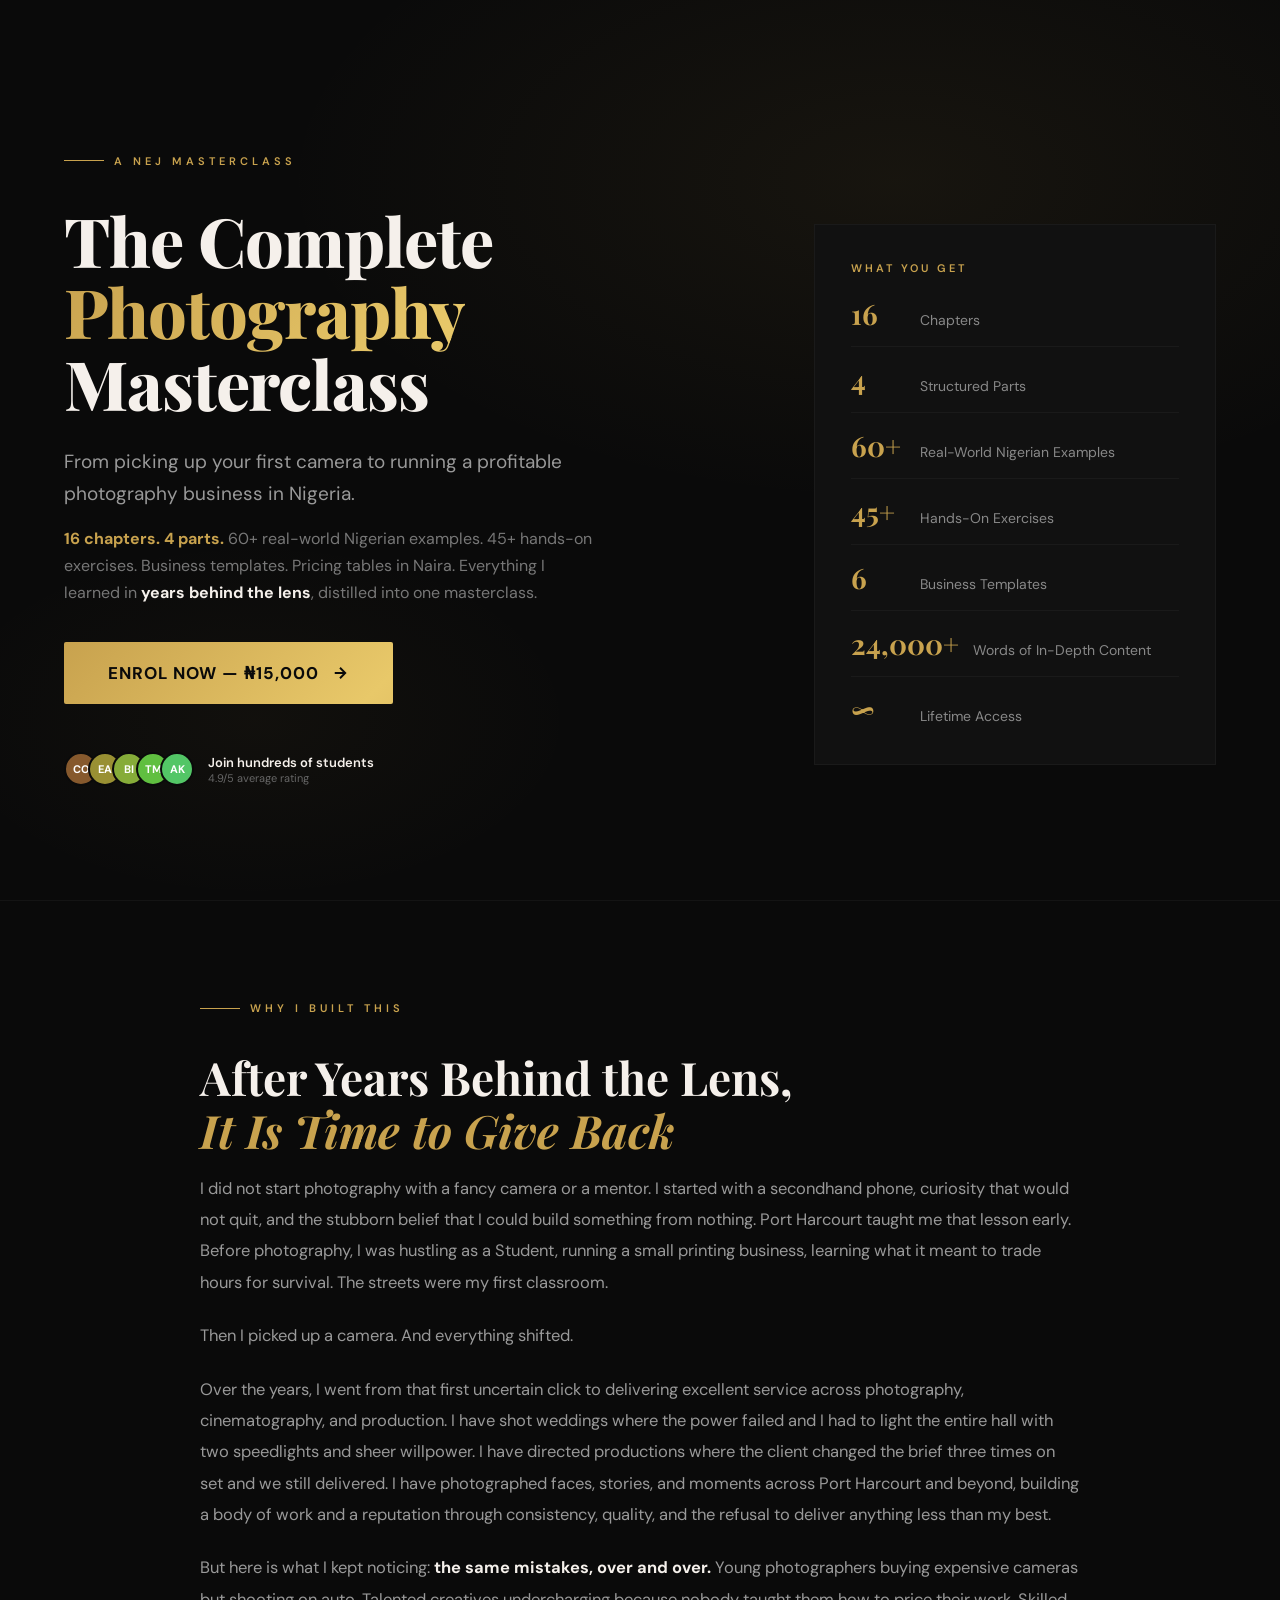
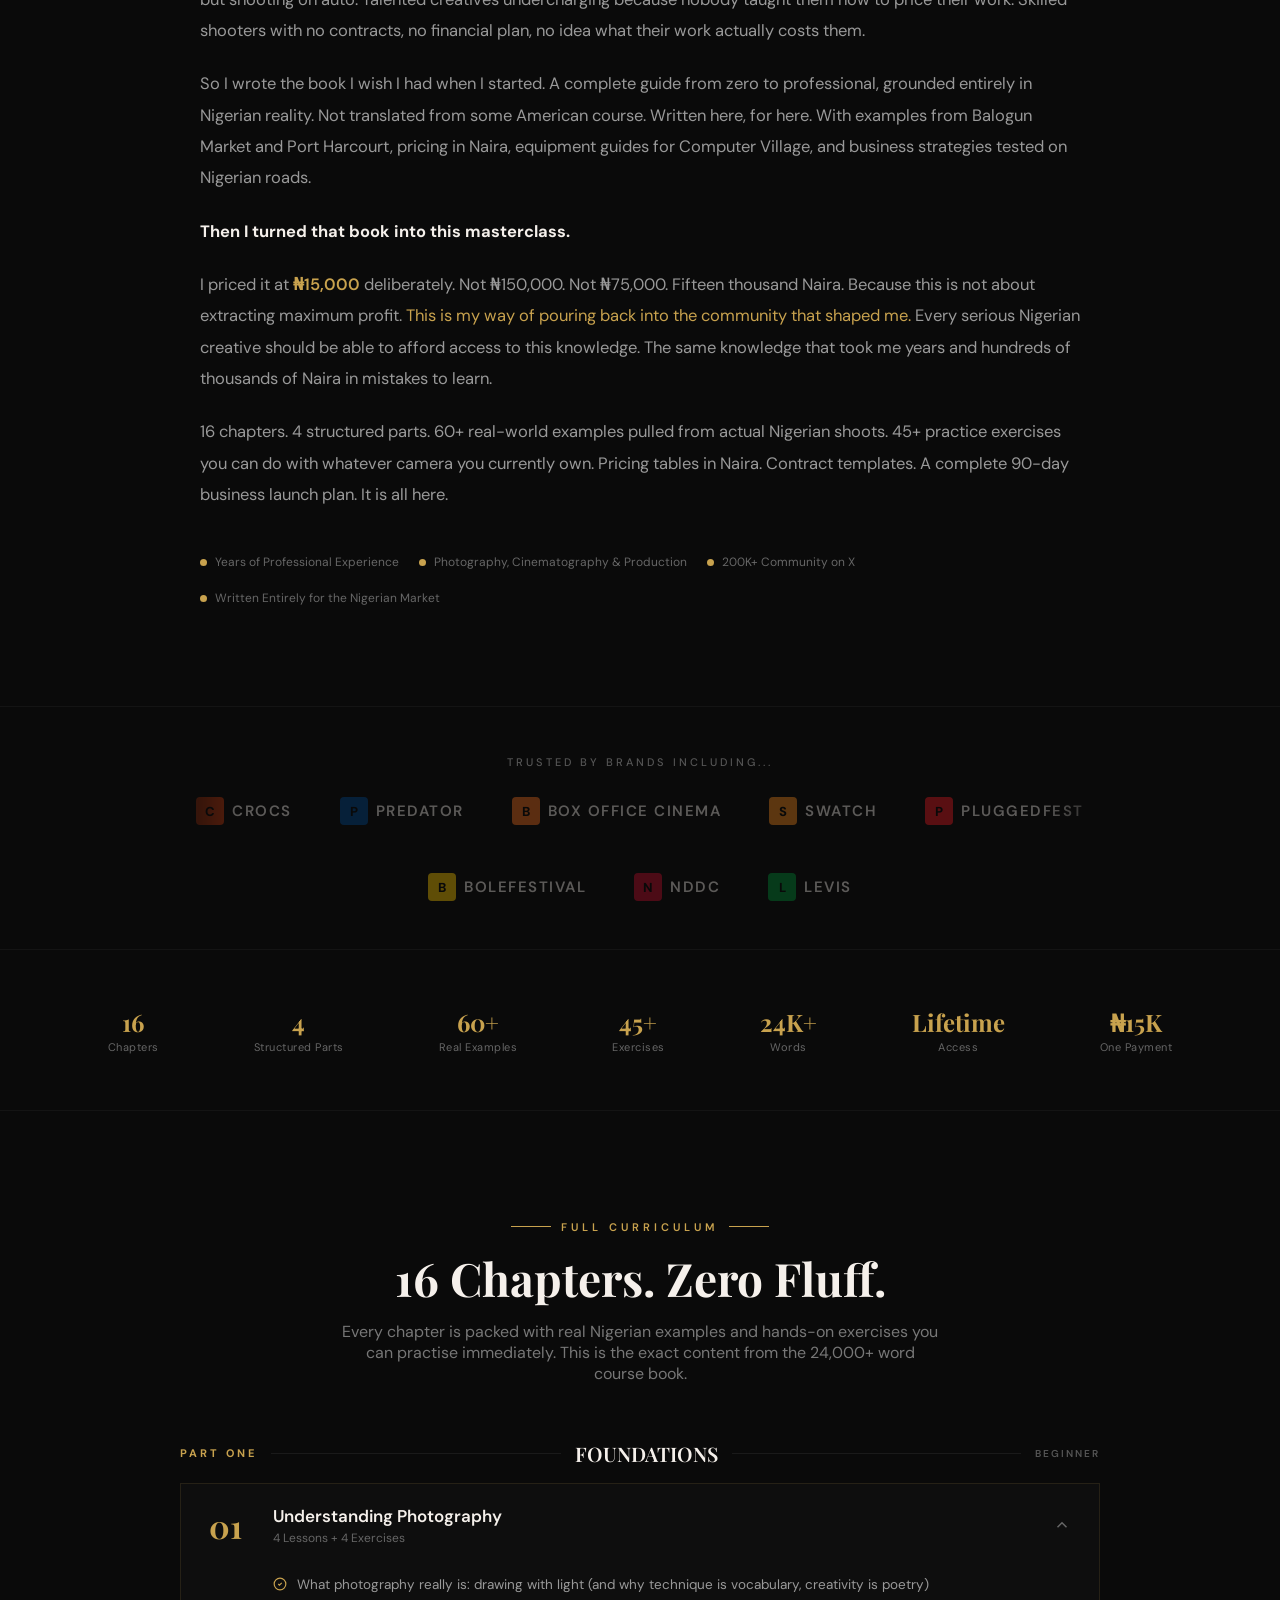
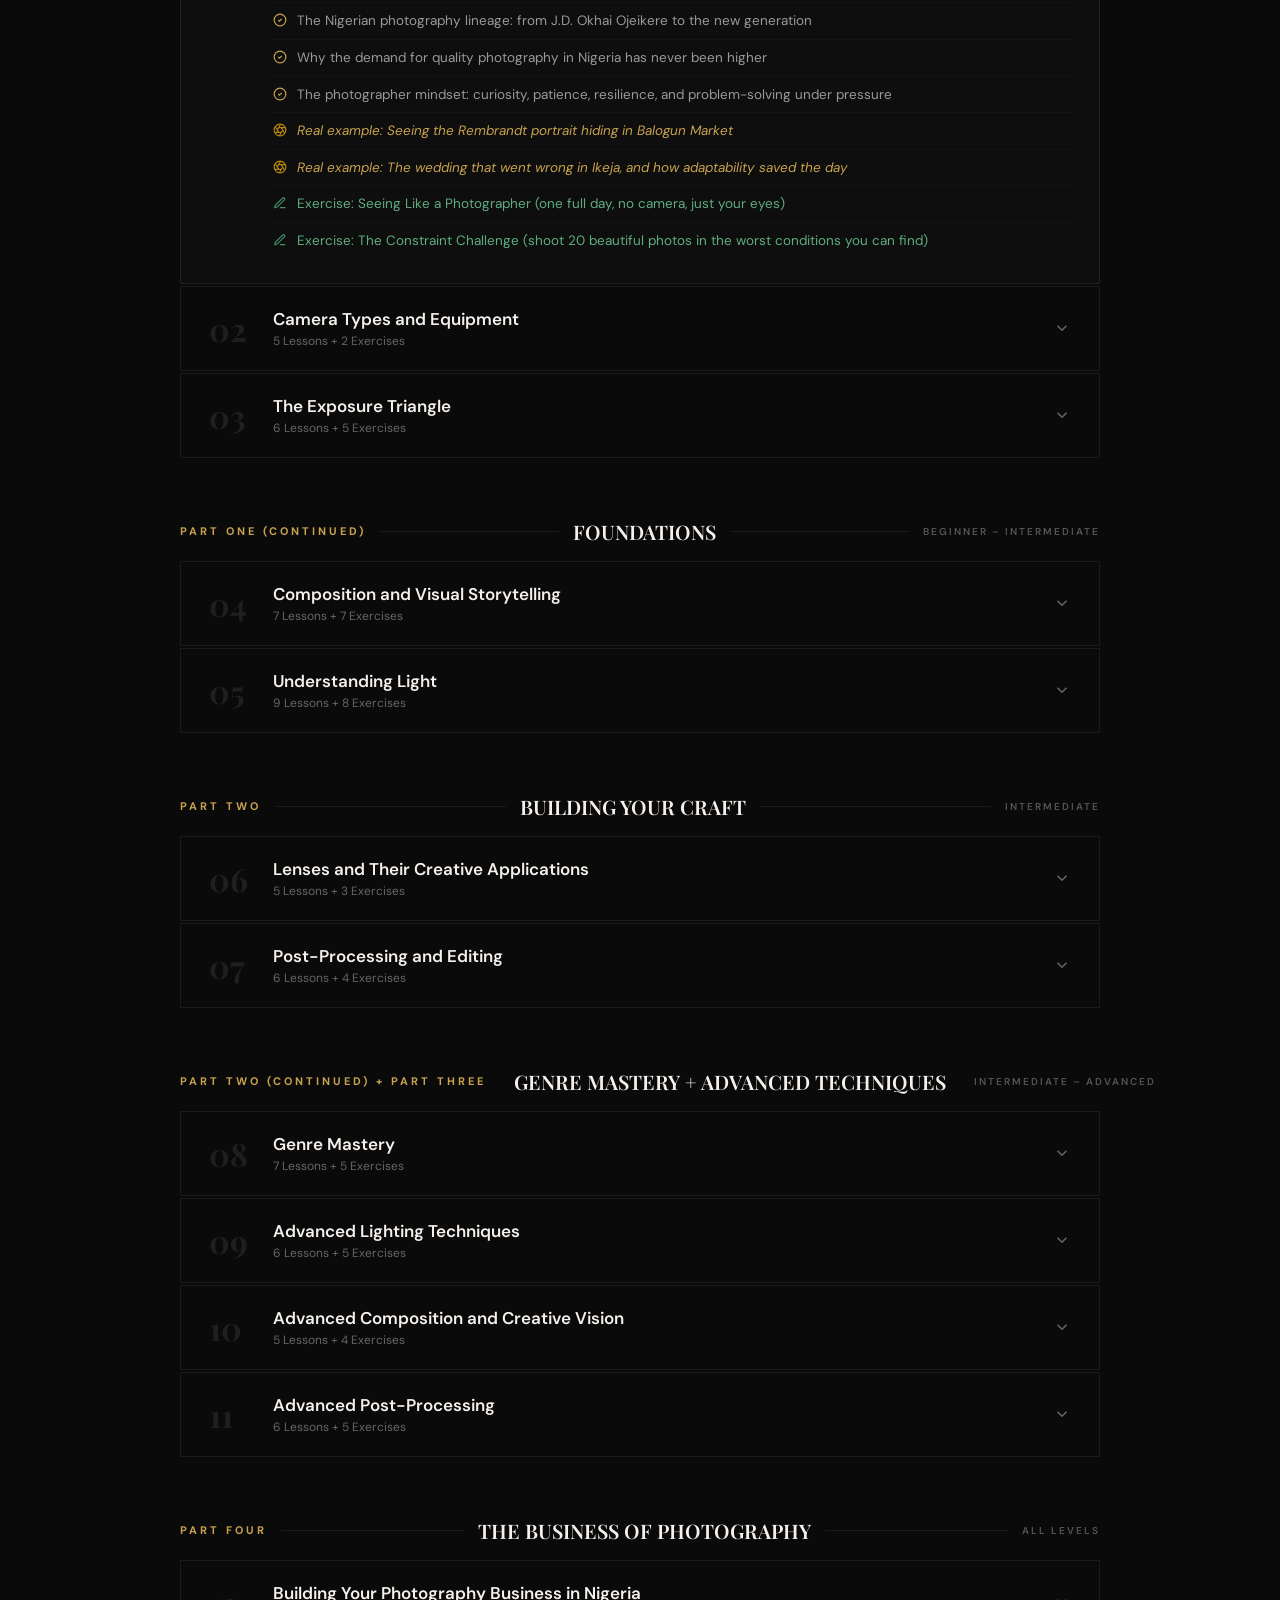
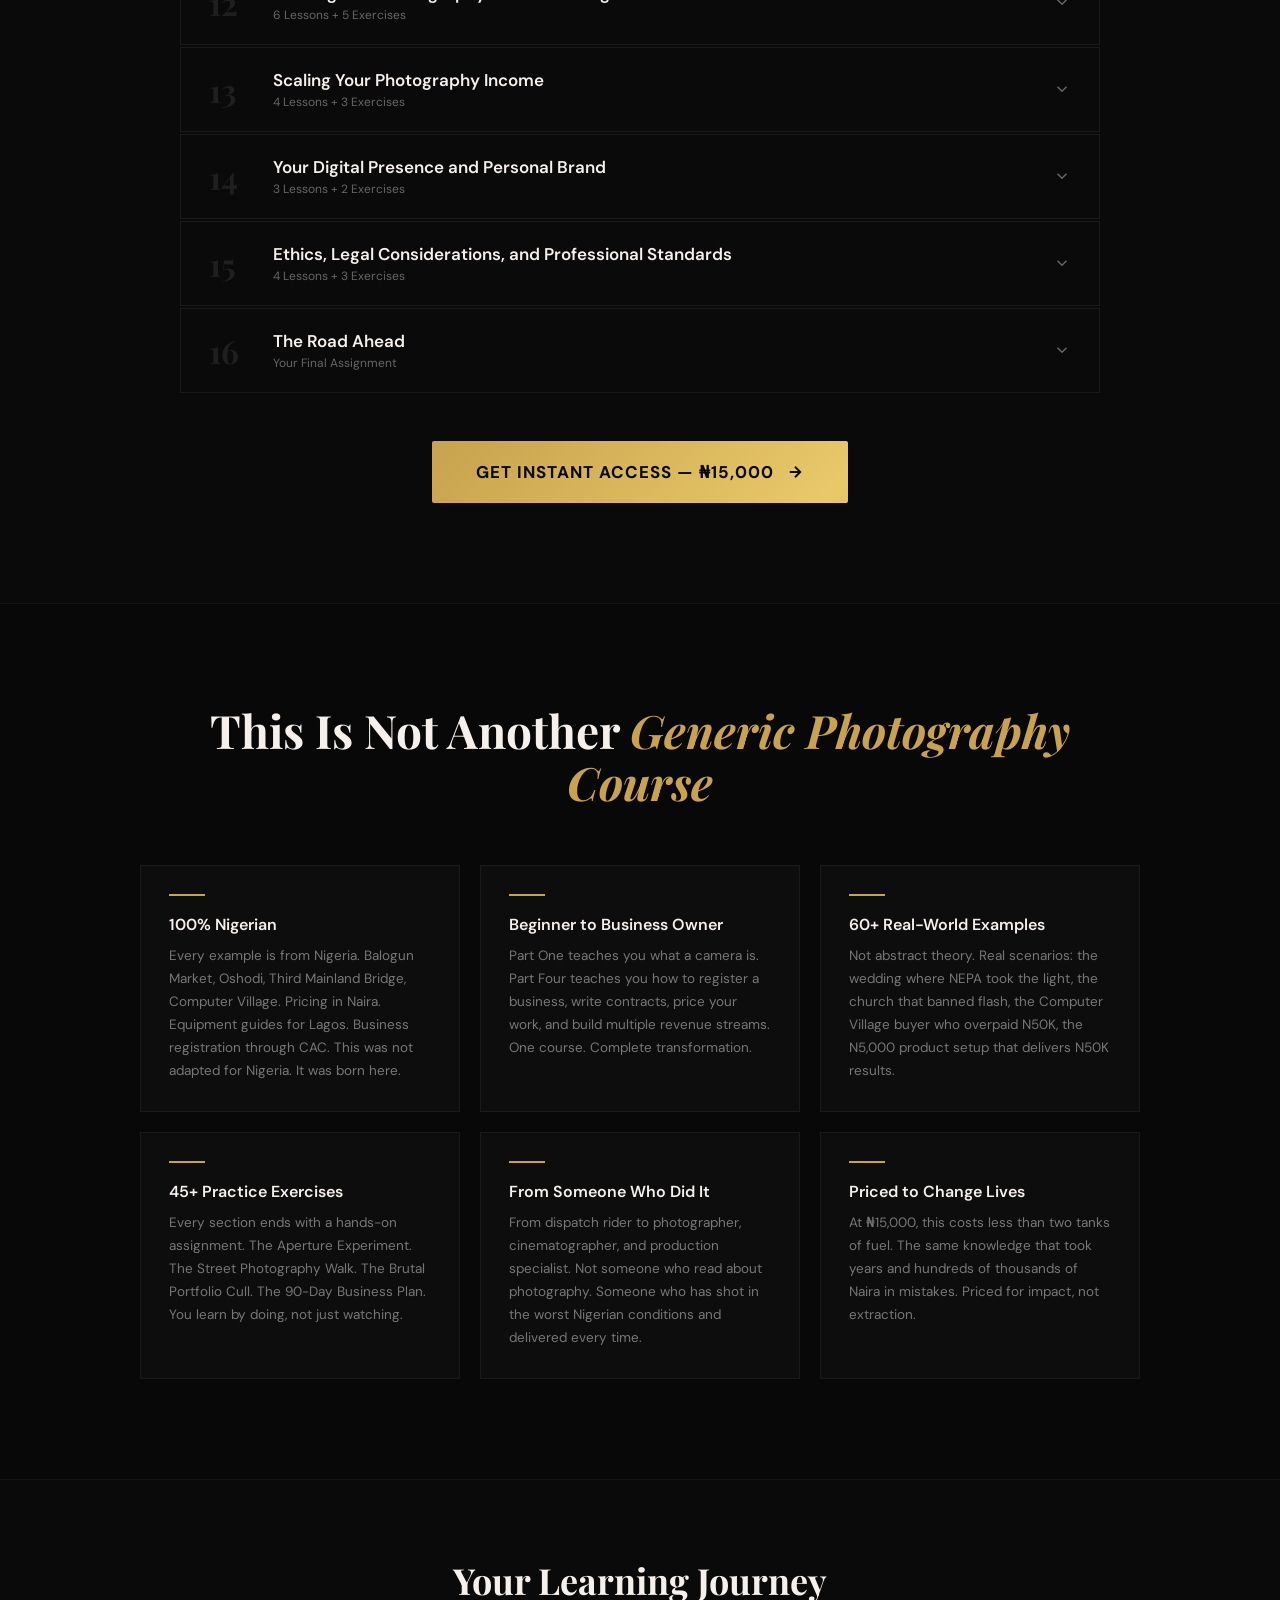
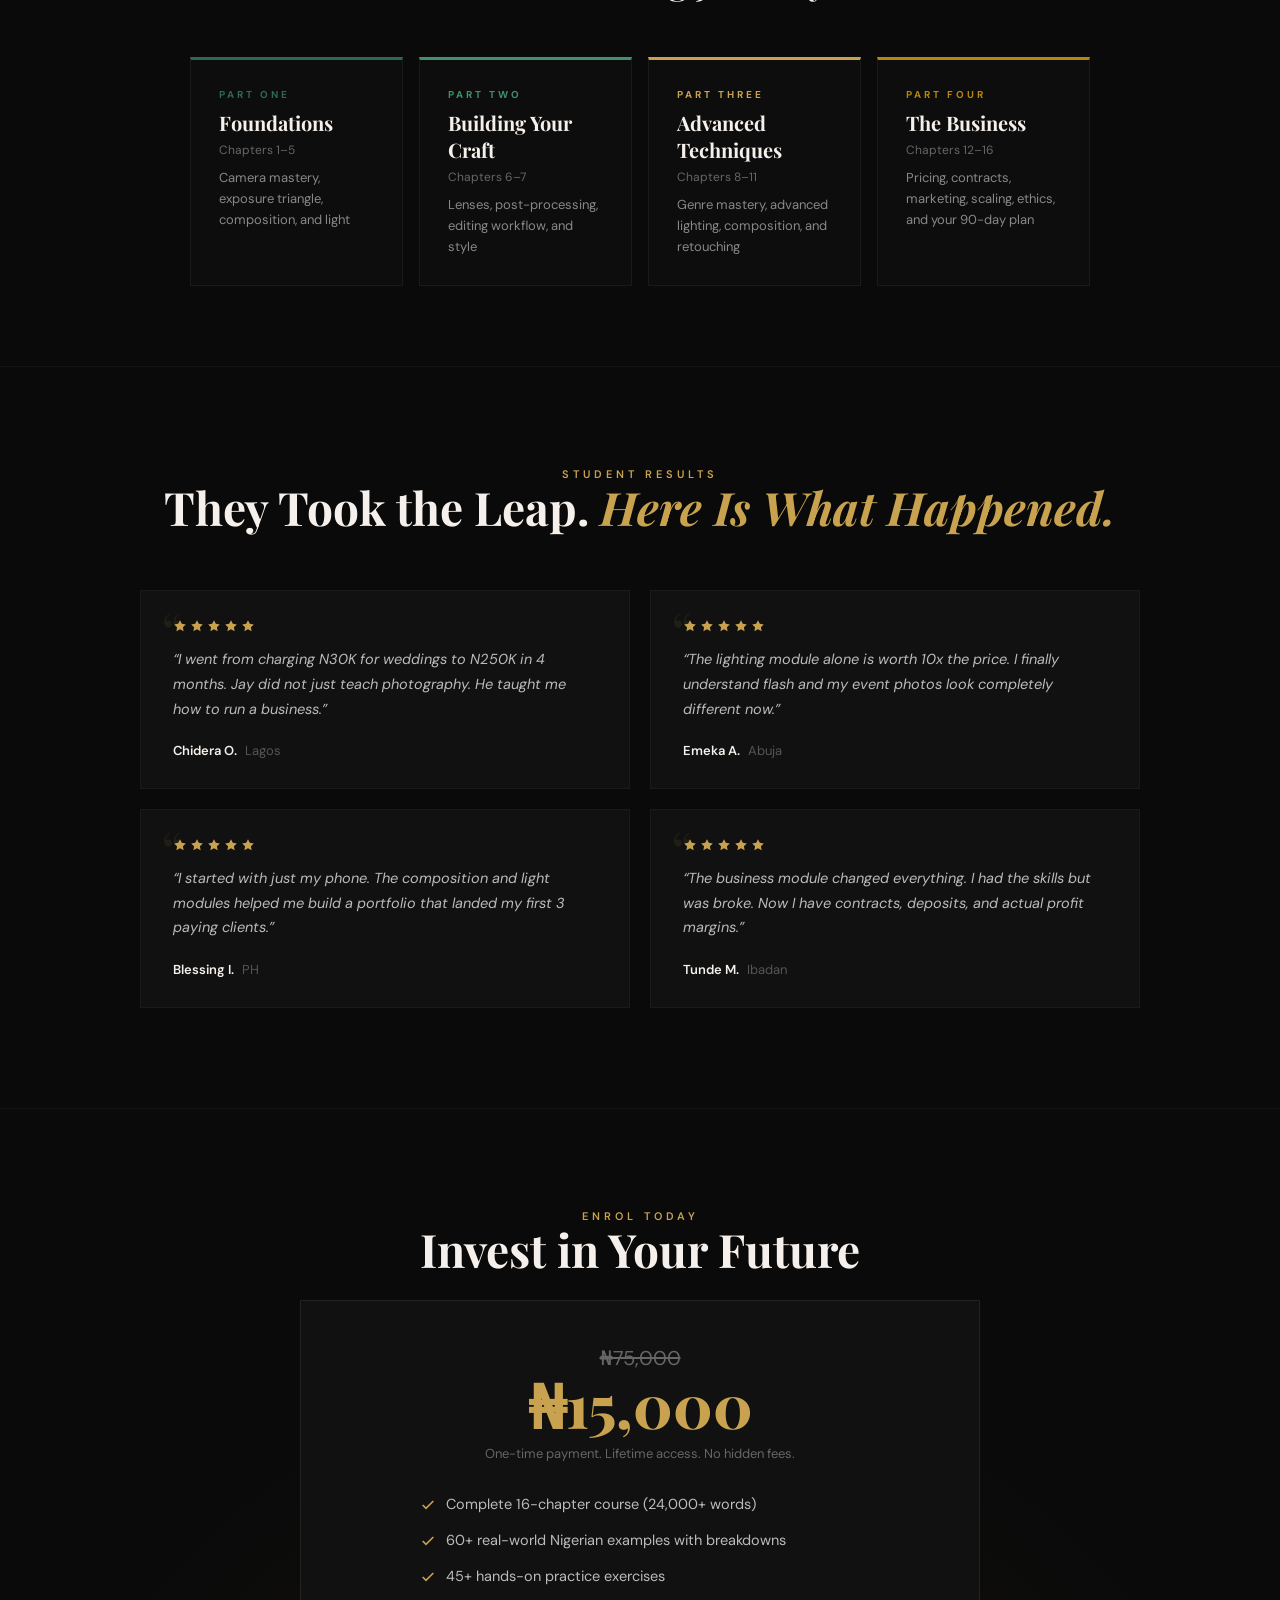
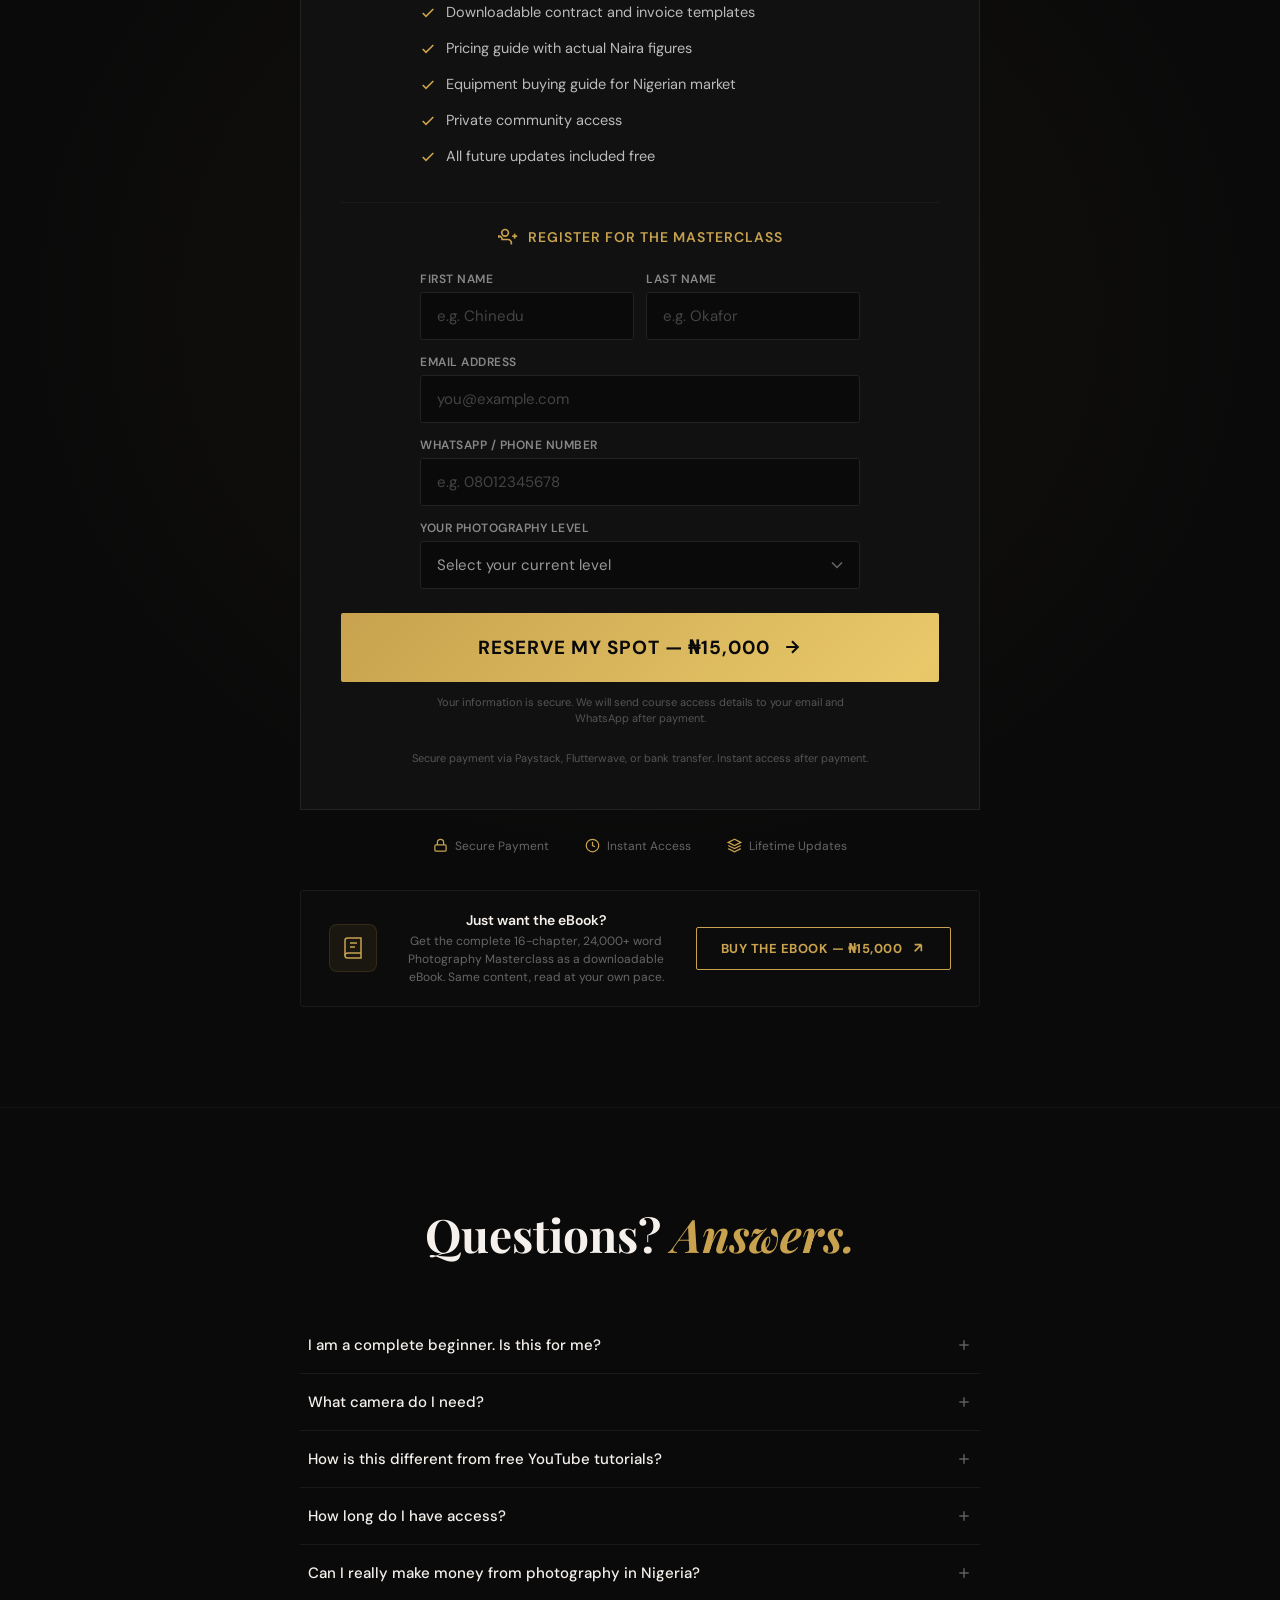
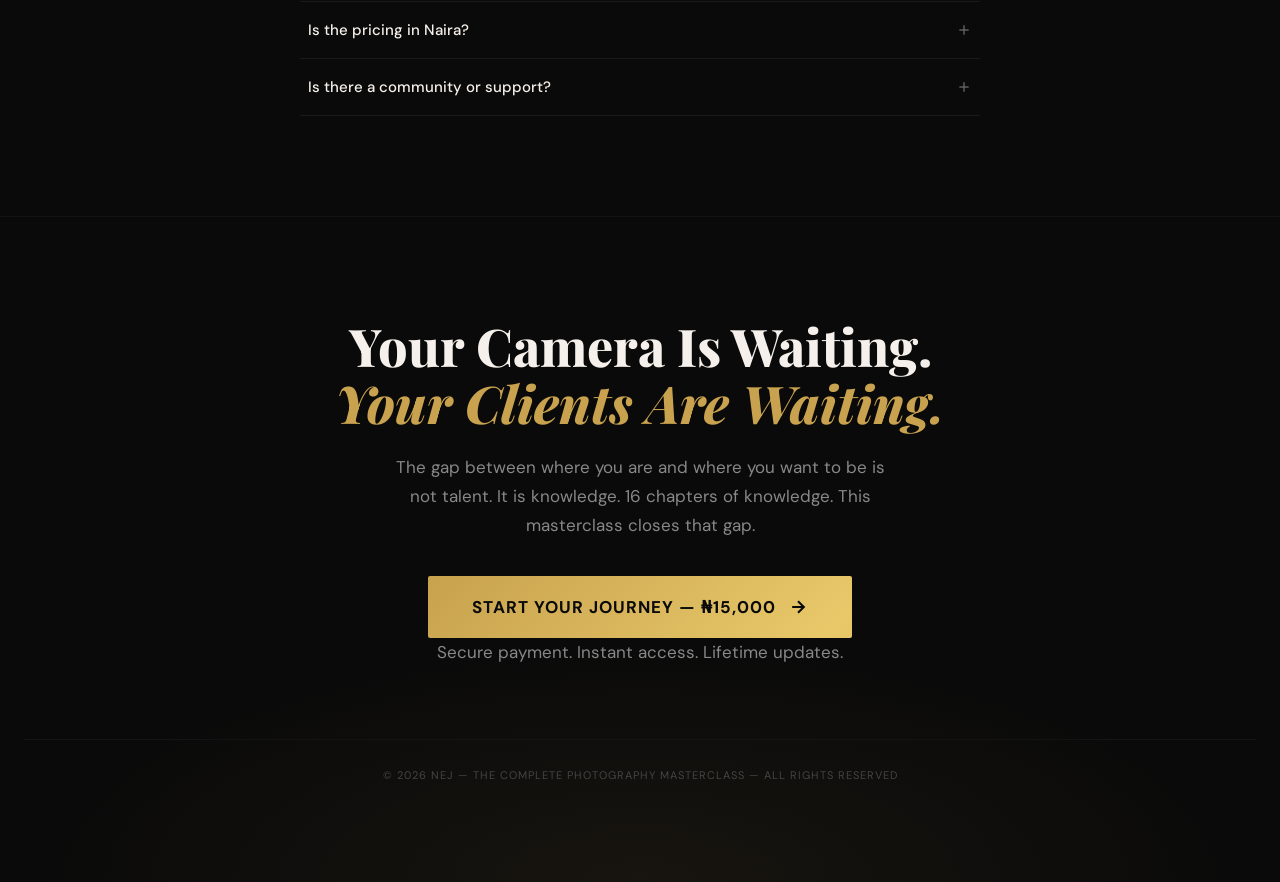
==== index.html @ 0cf7cd9f "added dots to trusted brands" ====
<!DOCTYPE html>
<html lang="en">
  <head>
    <meta charset="UTF-8" />
    <meta name="viewport" content="width=device-width, initial-scale=1.0" />
    <title>The Complete Photography Masterclass | Jay</title>
    <meta
      name="description"
      content="From picking up your first camera to running a profitable photography business in Nigeria. 16 chapters, 60+ real-world examples, 45+ exercises. Enrol for ₦15,000."
    />
    <link
      href="https://fonts.googleapis.com/css2?family=DM+Sans:ital,wght@0,300;0,400;0,500;0,600;0,700;0,800&family=Playfair+Display:ital,wght@0,400;0,500;0,600;0,700;0,800;0,900;1,400;1,500;1,600&display=swap"
      rel="stylesheet"
    />
    <link rel="stylesheet" href="styles.css" />
  </head>
  <body>
    <!-- ═══ HERO ═══ -->
    <section class="hero">
      <div class="hero-bg"></div>
      <div class="hero-inner">
        <div class="badge">
          <div class="badge-line"></div>
          <span>A Nej Masterclass</span>
        </div>
        <div class="hero-grid">
          <div class="hero-left">
            <h1>
              The Complete<br /><span class="shimmer-text">Photography</span
              ><br />Masterclass
            </h1>
            <p class="hero-sub">
              From picking up your first camera to running a profitable
              photography business in Nigeria.
            </p>
            <p class="hero-detail">
              <strong class="gold">16 chapters. 4 parts.</strong> 60+ real-world
              Nigerian examples. 45+ hands-on exercises. Business templates.
              Pricing tables in Naira. Everything I learned in
              <strong class="white">years behind the lens</strong>, distilled
              into one masterclass.
            </p>
            <div class="hero-cta">
              <button
                class="cta-btn"
                onclick="document.getElementById('regForm').scrollIntoView({behavior:'smooth',block:'center'})"
              >
                Enrol Now &mdash; &#x20A6;15,000
                <svg
                  width="18"
                  height="18"
                  viewBox="0 0 24 24"
                  fill="none"
                  stroke="currentColor"
                  stroke-width="2.5"
                >
                  <path d="M5 12h14M12 5l7 7-7 7" />
                </svg>
              </button>
            </div>
            <div class="social-proof">
              <div class="avatars">
                <div class="avatar" style="background: hsl(30, 50%, 35%)">
                  CO
                </div>
                <div class="avatar" style="background: hsl(55, 50%, 40%)">
                  EA
                </div>
                <div class="avatar" style="background: hsl(80, 50%, 45%)">
                  BI
                </div>
                <div class="avatar" style="background: hsl(105, 50%, 50%)">
                  TM
                </div>
                <div class="avatar" style="background: hsl(130, 50%, 55%)">
                  AK
                </div>
              </div>
              <div>
                <div class="sp-title">Join hundreds of students</div>
                <div class="sp-sub">4.9/5 average rating</div>
              </div>
            </div>
          </div>
          <div class="hero-right">
            <div class="what-you-get">
              <div class="wyg-label">What You Get</div>
              <div class="wyg-item">
                <span class="wyg-num">16</span
                ><span class="wyg-text">Chapters</span>
              </div>
              <div class="wyg-item">
                <span class="wyg-num">4</span
                ><span class="wyg-text">Structured Parts</span>
              </div>
              <div class="wyg-item">
                <span class="wyg-num">60+</span
                ><span class="wyg-text">Real-World Nigerian Examples</span>
              </div>
              <div class="wyg-item">
                <span class="wyg-num">45+</span
                ><span class="wyg-text">Hands-On Exercises</span>
              </div>
              <div class="wyg-item">
                <span class="wyg-num">6</span
                ><span class="wyg-text">Business Templates</span>
              </div>
              <div class="wyg-item">
                <span class="wyg-num">24,000+</span
                ><span class="wyg-text">Words of In-Depth Content</span>
              </div>
              <div class="wyg-item last">
                <span class="wyg-num">&infin;</span
                ><span class="wyg-text">Lifetime Access</span>
              </div>
            </div>
          </div>
        </div>
      </div>
    </section>

    <!-- ═══ STORY ═══ -->
    <section class="story anim-section" id="story">
      <div class="story-inner">
        <div class="badge">
          <div class="badge-line"></div>
          <span>Why I Built This</span>
        </div>
        <h2 class="section-title">
          After Years Behind the Lens,<br /><span class="gold italic"
            >It Is Time to Give Back</span
          >
        </h2>
        <div class="story-text">
          <p>
            I did not start photography with a fancy camera or a mentor. I
            started with a secondhand phone, curiosity that would not quit, and
            the stubborn belief that I could build something from nothing. Port
            Harcourt taught me that lesson early. Before photography, I was
            hustling as a Student, running a small printing business, learning
            what it meant to trade hours for survival. The streets were my first
            classroom.
          </p>
          <p>Then I picked up a camera. And everything shifted.</p>
          <p>
            Over the years, I went from that first uncertain click to delivering
            excellent service across photography, cinematography, and
            production. I have shot weddings where the power failed and I had to
            light the entire hall with two speedlights and sheer willpower. I
            have directed productions where the client changed the brief three
            times on set and we still delivered. I have photographed faces,
            stories, and moments across Port Harcourt and beyond, building a
            body of work and a reputation through consistency, quality, and the
            refusal to deliver anything less than my best.
          </p>
          <p>
            But here is what I kept noticing:
            <strong class="white">the same mistakes, over and over.</strong>
            Young photographers buying expensive cameras but shooting on auto.
            Talented creatives undercharging because nobody taught them how to
            price their work. Skilled shooters with no contracts, no financial
            plan, no idea what their work actually costs them.
          </p>
          <p>
            So I wrote the book I wish I had when I started. A complete guide
            from zero to professional, grounded entirely in Nigerian reality.
            Not translated from some American course. Written here, for here.
            With examples from Balogun Market and Port Harcourt, pricing in
            Naira, equipment guides for Computer Village, and business
            strategies tested on Nigerian roads.
          </p>
          <p>
            <strong class="white"
              >Then I turned that book into this masterclass.</strong
            >
          </p>
          <p>
            I priced it at
            <span class="gold bold">&#x20A6;15,000</span> deliberately. Not
            &#x20A6;150,000. Not &#x20A6;75,000. Fifteen thousand Naira. Because
            this is not about extracting maximum profit.
            <span class="gold"
              >This is my way of pouring back into the community that shaped
              me.</span
            >
            Every serious Nigerian creative should be able to afford access to
            this knowledge. The same knowledge that took me years and hundreds
            of thousands of Naira in mistakes to learn.
          </p>
          <p>
            16 chapters. 4 structured parts. 60+ real-world examples pulled from
            actual Nigerian shoots. 45+ practice exercises you can do with
            whatever camera you currently own. Pricing tables in Naira. Contract
            templates. A complete 90-day business launch plan. It is all here.
          </p>
        </div>
        <div class="story-tags">
          <div class="story-tag">
            <div class="tag-dot"></div>
            Years of Professional Experience
          </div>
          <div class="story-tag">
            <div class="tag-dot"></div>
            Photography, Cinematography &amp; Production
          </div>
          <div class="story-tag">
            <div class="tag-dot"></div>
            200K+ Community on X
          </div>
          <div class="story-tag">
            <div class="tag-dot"></div>
            Written Entirely for the Nigerian Market
          </div>
        </div>
      </div>
    </section>

    <!-- ═══ BRANDS ═══ -->
    <section class="brands-bar">
      <div class="brands-inner">
        <p class="brands-label">Trusted by brands including...</p>
        <div class="brands-track">
          <div class="brands-logos" id="brandLogos">
            <!-- JS will populate these. Replace with your real brand names/logos -->
          </div>
        </div>
      </div>
    </section>

    <!-- ═══ STATS ═══ -->
    <section class="stats-bar">
      <div class="stats-grid" id="statsGrid"></div>
    </section>

    <!-- ═══ CURRICULUM ═══ -->
    <section class="curriculum anim-section" id="curriculum">
      <div class="curriculum-inner">
        <div class="section-center">
          <div class="badge center-badge">
            <div class="badge-line"></div>
            <span>Full Curriculum</span>
            <div class="badge-line"></div>
          </div>
          <h2 class="section-title center">16 Chapters. Zero Fluff.</h2>
          <p class="section-sub">
            Every chapter is packed with real Nigerian examples and hands-on
            exercises you can practise immediately. This is the exact content
            from the 24,000+ word course book.
          </p>
        </div>
        <div id="modulesContainer"></div>
        <div class="center" style="margin-top: 48px">
          <button
            class="cta-btn"
            onclick="document.getElementById('regForm').scrollIntoView({behavior:'smooth',block:'center'})"
          >
            Get Instant Access &mdash; &#x20A6;15,000
            <svg
              width="18"
              height="18"
              viewBox="0 0 24 24"
              fill="none"
              stroke="currentColor"
              stroke-width="2.5"
            >
              <path d="M5 12h14M12 5l7 7-7 7" />
            </svg>
          </button>
        </div>
      </div>
    </section>

    <!-- ═══ DIFFERENT ═══ -->
    <section class="different anim-section" id="different">
      <div class="different-inner">
        <div class="section-center">
          <h2 class="section-title center">
            This Is Not Another
            <span class="gold italic">Generic Photography Course</span>
          </h2>
        </div>
        <div class="diff-grid" id="diffGrid"></div>
      </div>
    </section>

    <!-- ═══ LEARNING JOURNEY ═══ -->
    <section class="journey anim-section" id="journey">
      <div class="journey-inner">
        <div class="section-center">
          <h2
            class="section-title center"
            style="font-size: clamp(24px, 3vw, 36px)"
          >
            Your Learning Journey
          </h2>
        </div>
        <div class="journey-grid" id="journeyGrid"></div>
      </div>
    </section>

    <!-- ═══ TESTIMONIALS ═══ -->
    <section class="testimonials anim-section" id="testimonials">
      <div class="testimonials-inner">
        <div class="section-center">
          <span class="section-label">Student Results</span>
          <h2 class="section-title center">
            They Took the Leap.
            <span class="gold italic">Here Is What Happened.</span>
          </h2>
        </div>
        <div class="test-grid" id="testGrid"></div>
      </div>
    </section>

    <!-- ═══ PRICING + REGISTRATION ═══ -->
    <section class="pricing anim-section" id="pricing">
      <div class="pricing-inner">
        <span class="section-label">Enrol Today</span>
        <h2 class="section-title center">Invest in Your Future</h2>
        <div class="price-card">
          <div class="price-header">
            <span class="price-was">&#x20A6;75,000</span>
            <div class="price-now">&#x20A6;15,000</div>
            <div class="price-note">
              One-time payment. Lifetime access. No hidden fees.
            </div>
          </div>
          <div class="price-features" id="priceFeatures"></div>

          <!-- ═══ REGISTRATION FORM ═══ -->
          <div class="reg-form-wrapper" id="regForm">
            <div class="reg-form-header">
              <svg
                width="20"
                height="20"
                viewBox="0 0 24 24"
                fill="none"
                stroke="#C8A24E"
                stroke-width="2"
              >
                <path d="M16 21v-2a4 4 0 00-4-4H5a4 4 0 00-4-4v2" />
                <circle cx="8.5" cy="7" r="4" />
                <line x1="20" y1="8" x2="20" y2="14" />
                <line x1="23" y1="11" x2="17" y2="11" />
              </svg>
              <span>Register for the Masterclass</span>
            </div>

            <div class="reg-fields">
              <div class="reg-row">
                <div class="reg-field">
                  <label for="regFirst">First Name</label>
                  <input
                    type="text"
                    id="regFirst"
                    placeholder="e.g. Chinedu"
                    autocomplete="given-name"
                  />
                </div>
                <div class="reg-field">
                  <label for="regLast">Last Name</label>
                  <input
                    type="text"
                    id="regLast"
                    placeholder="e.g. Okafor"
                    autocomplete="family-name"
                  />
                </div>
              </div>
              <div class="reg-field">
                <label for="regEmail">Email Address</label>
                <input
                  type="email"
                  id="regEmail"
                  placeholder="you@example.com"
                  autocomplete="email"
                />
              </div>
              <div class="reg-field">
                <label for="regPhone">WhatsApp / Phone Number</label>
                <input
                  type="tel"
                  id="regPhone"
                  placeholder="e.g. 08012345678"
                  autocomplete="tel"
                />
              </div>
              <div class="reg-field">
                <label for="regLevel">Your Photography Level</label>
                <select id="regLevel">
                  <option value="" disabled selected>
                    Select your current level
                  </option>
                  <option value="complete_beginner">
                    Complete Beginner (never used a camera professionally)
                  </option>
                  <option value="beginner">
                    Beginner (I shoot but I am still learning basics)
                  </option>
                  <option value="intermediate">
                    Intermediate (I take paid jobs but want to improve)
                  </option>
                  <option value="advanced">
                    Advanced (I want business and scaling strategies)
                  </option>
                </select>
              </div>
            </div>

            <button
              type="button"
              class="cta-btn full-width"
              id="regSubmitBtn"
              onclick="handleRegistration()"
            >
              Reserve My Spot &mdash; &#x20A6;15,000
              <svg
                width="20"
                height="20"
                viewBox="0 0 24 24"
                fill="none"
                stroke="currentColor"
                stroke-width="2.5"
              >
                <path d="M5 12h14M12 5l7 7-7 7" />
              </svg>
            </button>

            <p class="reg-note">
              Your information is secure. We will send course access details to
              your email and WhatsApp after payment.
            </p>

            <!-- Success state (hidden by default) -->
            <div class="reg-success" id="regSuccess" style="display: none">
              <div class="reg-success-icon">
                <svg
                  width="32"
                  height="32"
                  viewBox="0 0 24 24"
                  fill="none"
                  stroke="#C8A24E"
                  stroke-width="2.5"
                >
                  <path d="M20 6L9 17l-5-5" />
                </svg>
              </div>
              <h3>You are in!</h3>
              <p>Redirecting you to the payment page now...</p>
            </div>
          </div>

          <p class="price-secure">
            Secure payment via Paystack, Flutterwave, or bank transfer. Instant
            access after payment.
          </p>
        </div>
        <div class="trust-badges">
          <div class="trust-badge">
            <svg
              width="15"
              height="15"
              viewBox="0 0 24 24"
              fill="none"
              stroke="#C8A24E"
              stroke-width="2"
            >
              <rect x="3" y="11" width="18" height="10" rx="2" />
              <path d="M7 11V7a5 5 0 0110 0v4" />
            </svg>
            Secure Payment
          </div>
          <div class="trust-badge">
            <svg
              width="15"
              height="15"
              viewBox="0 0 24 24"
              fill="none"
              stroke="#C8A24E"
              stroke-width="2"
            >
              <circle cx="12" cy="12" r="10" />
              <path d="M12 6v6l4 2" />
            </svg>
            Instant Access
          </div>
          <div class="trust-badge">
            <svg
              width="15"
              height="15"
              viewBox="0 0 24 24"
              fill="none"
              stroke="#C8A24E"
              stroke-width="2"
            >
              <path
                d="M12 2L2 7l10 5 10-5-10-5zM2 17l10 5 10-5M2 12l10 5 10-5"
              />
            </svg>
            Lifetime Updates
          </div>
        </div>

        <!-- ═══ EBOOK ONLY CTA ═══ -->
        <div class="ebook-cta">
          <div class="ebook-cta-inner">
            <div class="ebook-icon">
              <svg
                width="24"
                height="24"
                viewBox="0 0 24 24"
                fill="none"
                stroke="#C8A24E"
                stroke-width="1.5"
              >
                <path d="M4 19.5A2.5 2.5 0 016.5 17H20" />
                <path
                  d="M6.5 2H20v20H6.5A2.5 2.5 0 014 19.5v-15A2.5 2.5 0 016.5 2z"
                />
                <line x1="9" y1="7" x2="16" y2="7" />
                <line x1="9" y1="11" x2="14" y2="11" />
              </svg>
            </div>
            <div class="ebook-text">
              <p class="ebook-heading">Just want the eBook?</p>
              <p class="ebook-desc">
                Get the complete 16-chapter, 24,000+ word Photography
                Masterclass as a downloadable eBook. Same content, read at your
                own pace.
              </p>
            </div>
            <a
              href="#"
              class="ebook-btn"
              onclick="window.open('https://selar.co/your-ebook-link','_blank'); return false;"
            >
              Buy the eBook &mdash; &#x20A6;15,000
              <svg
                width="16"
                height="16"
                viewBox="0 0 24 24"
                fill="none"
                stroke="currentColor"
                stroke-width="2.5"
              >
                <path d="M7 17L17 7M17 7H7M17 7v10" />
              </svg>
            </a>
          </div>
        </div>
      </div>
    </section>

    <!-- ═══ FAQ ═══ -->
    <section class="faq anim-section" id="faq">
      <div class="faq-inner">
        <div class="section-center">
          <h2 class="section-title center">
            Questions? <span class="gold italic">Answers.</span>
          </h2>
        </div>
        <div id="faqContainer"></div>
      </div>
    </section>

    <!-- ═══ FINAL CTA ═══ -->
    <section class="final-cta">
      <div class="final-cta-inner">
        <h2>
          Your Camera Is Waiting.<br /><span class="gold italic"
            >Your Clients Are Waiting.</span
          >
        </h2>
        <p>
          The gap between where you are and where you want to be is not talent.
          It is knowledge. 16 chapters of knowledge. This masterclass closes
          that gap.
        </p>
        <button
          class="cta-btn"
          onclick="document.getElementById('regForm').scrollIntoView({behavior:'smooth',block:'center'})"
        >
          Start Your Journey &mdash; &#x20A6;15,000
          <svg
            width="20"
            height="20"
            viewBox="0 0 24 24"
            fill="none"
            stroke="currentColor"
            stroke-width="2.5"
          >
            <path d="M5 12h14M12 5l7 7-7 7" />
          </svg>
        </button>
        <p class="final-sub">
          Secure payment. Instant access. Lifetime updates.
        </p>
      </div>
      <div class="footer">
        <p>
          &copy; 2026 NEJ &mdash; THE COMPLETE PHOTOGRAPHY MASTERCLASS &mdash;
          ALL RIGHTS RESERVED
        </p>
      </div>
    </section>

    <script src="script.js"></script>
  </body>
</html>
---- styles.css ----
/* ═══ RESET & BASE ═══ */
*,
*::before,
*::after {
  margin: 0;
  padding: 0;
  box-sizing: border-box;
}
::selection {
  background: #c8a24e;
  color: #0a0a0a;
}
body {
  background: #0a0a0a;
  color: #f5f0eb;
  font-family: "DM Sans", sans-serif;
  overflow-x: hidden;
  -webkit-font-smoothing: antialiased;
}

/* ═══ UTILITIES ═══ */
.gold {
  color: #c8a24e;
}
.white {
  color: #f5f0eb;
}
.italic {
  font-style: italic;
}
.bold {
  font-weight: 600;
}
.center {
  text-align: center;
}
.section-label {
  display: block;
  font-size: 11px;
  letter-spacing: 4px;
  text-transform: uppercase;
  color: #c8a24e;
  font-weight: 600;
  text-align: center;
}
.section-title {
  font-family: "Playfair Display", serif;
  font-size: clamp(30px, 4vw, 46px);
  font-weight: 700;
  line-height: 1.15;
  margin-bottom: 16px;
}
.section-title.center {
  text-align: center;
}
.section-sub {
  font-size: 16px;
  color: #777;
  max-width: 600px;
  margin: 0 auto;
  text-align: center;
}
.section-center {
  text-align: center;
  margin-bottom: 56px;
}

/* ═══ ANIMATIONS ═══ */
@keyframes shimmer {
  0% {
    background-position: -200% 0;
  }
  100% {
    background-position: 200% 0;
  }
}
.anim-section {
  opacity: 0;
  transform: translateY(36px);
  transition: all 0.8s cubic-bezier(0.16, 1, 0.3, 1);
}
.anim-section.visible {
  opacity: 1;
  transform: translateY(0);
}

/* ═══ BADGE ═══ */
.badge {
  display: flex;
  align-items: center;
  gap: 10px;
  margin-bottom: 36px;
}
.badge-line {
  width: 40px;
  height: 1px;
  background: #c8a24e;
}
.badge span {
  font-size: 11px;
  letter-spacing: 4px;
  text-transform: uppercase;
  color: #c8a24e;
  font-weight: 600;
}
.center-badge {
  display: inline-flex;
  justify-content: center;
  margin-bottom: 18px;
}

/* ═══ CTA BUTTONS ═══ */
.cta-btn {
  display: inline-flex;
  align-items: center;
  gap: 12px;
  background: linear-gradient(135deg, #c8a24e 0%, #e8c869 50%, #c8a24e 100%);
  background-size: 200% auto;
  color: #0a0a0a;
  font-weight: 700;
  font-size: 17px;
  font-family: "DM Sans", sans-serif;
  padding: 20px 44px;
  border: none;
  border-radius: 2px;
  cursor: pointer;
  letter-spacing: 1px;
  text-transform: uppercase;
  transition: all 0.4s ease;
}
.cta-btn:hover {
  background-position: right center;
  transform: translateY(-2px);
  box-shadow: 0 20px 60px rgba(200, 162, 78, 0.3);
}
.cta-btn.full-width {
  width: 100%;
  justify-content: center;
  font-size: 19px;
  padding: 22px 44px;
}

/* ═══ HERO ═══ */
.hero {
  position: relative;
  min-height: 100vh;
  display: flex;
  align-items: center;
  overflow: hidden;
}
.hero-bg {
  position: absolute;
  inset: 0;
  background: radial-gradient(
      ellipse 80% 60% at 70% 20%,
      rgba(200, 162, 78, 0.07) 0%,
      transparent 60%
    ),
    radial-gradient(
      ellipse 50% 40% at 20% 80%,
      rgba(200, 162, 78, 0.04) 0%,
      transparent 50%
    );
}
.hero-inner {
  position: relative;
  z-index: 2;
  width: 100%;
  max-width: 1200px;
  margin: 0 auto;
  padding: 120px 24px 80px;
}
.hero-grid {
  display: flex;
  gap: 60px;
  align-items: flex-start;
}
.hero-left {
  flex: 1 1 60%;
}
.hero-right {
  flex: 1 1 35%;
  padding-top: 20px;
}
.hero h1 {
  font-family: "Playfair Display", serif;
  font-size: clamp(38px, 5.5vw, 68px);
  font-weight: 800;
  line-height: 1.05;
  letter-spacing: -1px;
  margin-bottom: 28px;
}
.shimmer-text {
  background: linear-gradient(135deg, #c8a24e, #e8c869, #c8a24e);
  background-size: 200% auto;
  -webkit-background-clip: text;
  -webkit-text-fill-color: transparent;
  background-clip: text;
  animation: shimmer 4s linear infinite;
}
.hero-sub {
  font-size: 19px;
  line-height: 1.7;
  color: #999;
  max-width: 540px;
  margin-bottom: 14px;
}
.hero-detail {
  font-size: 16px;
  line-height: 1.7;
  color: #777;
  max-width: 540px;
  margin-bottom: 36px;
}
.hero-cta {
  display: flex;
  gap: 16px;
  flex-wrap: wrap;
  align-items: center;
  margin-bottom: 48px;
}
.social-proof {
  display: flex;
  align-items: center;
  gap: 14px;
}
.avatars {
  display: flex;
}
.avatar {
  width: 34px;
  height: 34px;
  border-radius: 50%;
  border: 2px solid #0a0a0a;
  display: flex;
  align-items: center;
  justify-content: center;
  font-size: 11px;
  font-weight: 700;
  color: #fff;
}
.avatar + .avatar {
  margin-left: -10px;
}
.sp-title {
  font-size: 13px;
  font-weight: 600;
}
.sp-sub {
  font-size: 11px;
  color: #666;
}

/* What You Get box */
.what-you-get {
  background: #111;
  border: 1px solid #1a1a1a;
  padding: 36px;
}
.wyg-label {
  font-size: 11px;
  letter-spacing: 3px;
  text-transform: uppercase;
  color: #c8a24e;
  margin-bottom: 20px;
  font-weight: 600;
}
.wyg-item {
  display: flex;
  align-items: baseline;
  gap: 14px;
  padding-bottom: 14px;
  margin-bottom: 14px;
  border-bottom: 1px solid #1a1a1a;
}
.wyg-item.last {
  border-bottom: none;
  margin-bottom: 0;
  padding-bottom: 0;
}
.wyg-num {
  font-family: "Playfair Display", serif;
  font-size: 28px;
  font-weight: 700;
  color: #c8a24e;
  min-width: 55px;
}
.wyg-text {
  font-size: 14px;
  color: #888;
}

/* ═══ STORY ═══ */
.story {
  padding: 100px 24px;
  border-top: 1px solid #141414;
}
.story-inner {
  max-width: 880px;
  margin: 0 auto;
}
.story-text {
  font-size: 16.5px;
  line-height: 1.9;
  color: #999;
  display: flex;
  flex-direction: column;
  gap: 22px;
}
.story-tags {
  margin-top: 44px;
  display: flex;
  gap: 20px;
  flex-wrap: wrap;
}
.story-tag {
  font-size: 12px;
  color: #666;
  display: flex;
  align-items: center;
  gap: 8px;
}
.tag-dot {
  width: 7px;
  height: 7px;
  border-radius: 50%;
  background: #c8a24e;
}

/* ═══ BRANDS BAR ═══ */
.brands-bar {
  padding: 48px 24px;
  border-top: 1px solid #141414;
  overflow: hidden;
}
.brands-inner {
  max-width: 1000px;
  margin: 0 auto;
  text-align: center;
}
.brands-label {
  font-size: 11px;
  letter-spacing: 3px;
  text-transform: uppercase;
  color: #555;
  font-weight: 500;
  margin-bottom: 28px;
}
.brands-track {
  overflow: hidden;
  position: relative;
  mask-image: linear-gradient(
    90deg,
    transparent,
    #000 10%,
    #000 90%,
    transparent
  );
  -webkit-mask-image: linear-gradient(
    90deg,
    transparent,
    #000 10%,
    #000 90%,
    transparent
  );
}
.brands-logos {
  display: flex;
  align-items: center;
  justify-content: center;
  gap: 48px;
  flex-wrap: wrap;
}
.brand-item {
  display: flex;
  align-items: center;
  gap: 8px;
  opacity: 0.35;
  transition: opacity 0.4s ease;
  flex-shrink: 0;
}
.brand-item:hover {
  opacity: 0.7;
}
.brand-item .brand-icon {
  width: 28px;
  height: 28px;
  border-radius: 4px;
  display: flex;
  align-items: center;
  justify-content: center;
  font-weight: 800;
  font-size: 13px;
  color: #0a0a0a;
}
.brand-item .brand-name {
  font-size: 15px;
  font-weight: 600;
  letter-spacing: 1.5px;
  text-transform: uppercase;
  color: #f5f0eb;
}

/* ═══ STATS BAR ═══ */
.stats-bar {
  border-top: 1px solid #141414;
  border-bottom: 1px solid #141414;
}
.stats-grid {
  max-width: 1200px;
  margin: 0 auto;
  display: flex;
  justify-content: space-around;
  padding: 44px 24px;
  gap: 8px;
  flex-wrap: wrap;
}
.stat-item {
  text-align: center;
  padding: 12px 8px;
}
.stat-val {
  font-family: "Playfair Display", serif;
  font-size: 24px;
  font-weight: 700;
  color: #c8a24e;
  margin-bottom: 2px;
}
.stat-label {
  font-size: 11px;
  color: #666;
  letter-spacing: 0.5px;
}

/* ═══ CURRICULUM ═══ */
.curriculum {
  padding: 100px 24px;
}
.curriculum-inner {
  max-width: 920px;
  margin: 0 auto;
}
.part-header {
  display: flex;
  align-items: center;
  gap: 14px;
  margin-bottom: 16px;
}
.part-label {
  font-size: 11px;
  letter-spacing: 3px;
  text-transform: uppercase;
  color: #c8a24e;
  font-weight: 700;
  white-space: nowrap;
}
.part-line {
  flex: 1;
  height: 1px;
  background: #1a1a1a;
}
.part-title {
  font-size: 20px;
  font-family: "Playfair Display", serif;
  font-weight: 600;
  color: #f5f0eb;
  white-space: nowrap;
}
.part-tag {
  font-size: 10px;
  letter-spacing: 2px;
  text-transform: uppercase;
  color: #555;
  font-weight: 600;
  white-space: nowrap;
}
.module-group {
  margin-bottom: 40px;
}
.module-group + .module-group {
  padding-top: 20px;
}

/* Chapter cards */
.ch-card {
  border: 1px solid #1a1a1a;
  margin-bottom: 2px;
  transition: all 0.4s ease;
  cursor: pointer;
}
.ch-card:hover {
  border-color: rgba(200, 162, 78, 0.13);
}
.ch-card.open {
  background: #0e0e0e;
  border-color: rgba(200, 162, 78, 0.13);
}
.ch-header {
  padding: 20px 28px;
  display: flex;
  align-items: center;
  gap: 20px;
}
.ch-num {
  font-family: "Playfair Display", serif;
  font-size: 32px;
  font-weight: 700;
  color: #1f1f1f;
  min-width: 44px;
  transition: color 0.3s;
}
.ch-card.open .ch-num {
  color: #c8a24e;
}
.ch-info {
  flex: 1;
}
.ch-title {
  font-size: 17px;
  font-weight: 600;
  color: #f5f0eb;
  margin-bottom: 3px;
}
.ch-lessons {
  font-size: 12px;
  color: #666;
}
.ch-chevron {
  transition: transform 0.3s;
  flex-shrink: 0;
}
.ch-card.open .ch-chevron {
  transform: rotate(180deg);
}
.ch-body {
  max-height: 0;
  overflow: hidden;
  transition: max-height 0.6s cubic-bezier(0.16, 1, 0.3, 1);
}
.ch-card.open .ch-body {
  max-height: 800px;
}
.ch-topics {
  padding: 0 28px 24px 92px;
}
.topic-row {
  display: flex;
  gap: 10px;
  align-items: flex-start;
  padding: 7px 0;
}
.topic-row + .topic-row {
  border-top: 1px solid #141414;
}
.topic-icon {
  margin-top: 3px;
  flex-shrink: 0;
}
.topic-text {
  font-size: 13.5px;
  color: #999;
  line-height: 1.6;
}
.topic-text.exercise {
  color: #5fad7e;
}
.topic-text.example {
  color: #c8a24e;
  font-style: italic;
}

/* ═══ DIFFERENT ═══ */
.different {
  padding: 100px 24px;
  border-top: 1px solid #141414;
  background: #080808;
}
.different-inner {
  max-width: 1000px;
  margin: 0 auto;
}
.diff-grid {
  display: grid;
  grid-template-columns: repeat(auto-fit, minmax(280px, 1fr));
  gap: 20px;
}
.diff-card {
  padding: 28px;
  background: #0d0d0d;
  border: 1px solid #1a1a1a;
}
.diff-accent {
  width: 36px;
  height: 2px;
  background: #c8a24e;
  margin-bottom: 18px;
}
.diff-card h3 {
  font-size: 16px;
  font-weight: 600;
  margin-bottom: 10px;
  color: #f5f0eb;
}
.diff-card p {
  font-size: 13.5px;
  line-height: 1.7;
  color: #777;
}

/* ═══ JOURNEY ═══ */
.journey {
  padding: 80px 24px;
  border-top: 1px solid #141414;
}
.journey-inner {
  max-width: 900px;
  margin: 0 auto;
}
.journey-grid {
  display: grid;
  grid-template-columns: repeat(auto-fit, minmax(200px, 1fr));
  gap: 16px;
}
.journey-card {
  padding: 28px;
  background: #0d0d0d;
  border: 1px solid #1a1a1a;
}
.journey-card .j-part {
  font-size: 10px;
  letter-spacing: 3px;
  text-transform: uppercase;
  font-weight: 700;
  margin-bottom: 8px;
}
.journey-card h3 {
  font-family: "Playfair Display", serif;
  font-size: 20px;
  font-weight: 700;
  margin-bottom: 6px;
  color: #f5f0eb;
}
.journey-card .j-chs {
  font-size: 12px;
  color: #666;
  margin-bottom: 10px;
}
.journey-card p {
  font-size: 13px;
  color: #888;
  line-height: 1.6;
}

/* ═══ TESTIMONIALS ═══ */
.testimonials {
  padding: 100px 24px;
  border-top: 1px solid #141414;
}
.testimonials-inner {
  max-width: 1000px;
  margin: 0 auto;
}
.test-grid {
  display: flex;
  gap: 20px;
  flex-wrap: wrap;
}
.tcard {
  background: #111;
  border: 1px solid #1a1a1a;
  padding: 28px 32px;
  position: relative;
  flex: 1 1 calc(50% - 10px);
  min-width: 270px;
}
.tcard::before {
  content: "\201C";
  position: absolute;
  top: 12px;
  left: 20px;
  font-family: "Playfair Display", serif;
  font-size: 56px;
  color: rgba(200, 162, 78, 0.09);
  line-height: 1;
}
.tcard .stars {
  display: flex;
  gap: 3px;
  margin-bottom: 14px;
}
.tcard .t-text {
  font-size: 14.5px;
  line-height: 1.7;
  color: #bbb;
  margin-bottom: 18px;
  font-style: italic;
}
.tcard .t-name {
  font-size: 13px;
  font-weight: 600;
  color: #f5f0eb;
}
.tcard .t-loc {
  font-size: 13px;
  color: #555;
  margin-left: 8px;
}

/* ═══ PRICING ═══ */
.pricing {
  padding: 100px 24px;
  border-top: 1px solid #141414;
  background: radial-gradient(
    ellipse 70% 50% at 50% 50%,
    rgba(200, 162, 78, 0.05) 0%,
    transparent 70%
  );
  text-align: center;
}
.pricing-inner {
  max-width: 680px;
  margin: 0 auto;
}
.price-card {
  background: #111;
  border: 1px solid #222;
  padding: 44px 40px;
  margin: 24px 0 28px;
}
.price-was {
  text-decoration: line-through;
  color: #666;
  font-size: 20px;
}
.price-now {
  font-family: "Playfair Display", serif;
  font-size: 60px;
  font-weight: 800;
  color: #c8a24e;
  line-height: 1.1;
}
.price-note {
  font-size: 13px;
  color: #666;
  margin-top: 8px;
}
.price-header {
  margin-bottom: 24px;
}
.price-features {
  text-align: left;
  max-width: 440px;
  margin: 0 auto 28px;
}
.pf-item {
  display: flex;
  gap: 10px;
  align-items: center;
  padding: 9px 0;
}
.pf-item span {
  font-size: 14.5px;
  color: #bbb;
}
.price-secure {
  font-size: 11px;
  color: #555;
  margin-top: 14px;
}
.trust-badges {
  display: flex;
  justify-content: center;
  gap: 36px;
  flex-wrap: wrap;
}
.trust-badge {
  display: flex;
  align-items: center;
  gap: 7px;
  font-size: 12px;
  color: #666;
}

/* ═══ EBOOK CTA ═══ */
.ebook-cta {
  max-width: 680px;
  margin: 36px auto 0;
}
.ebook-cta-inner {
  display: flex;
  align-items: center;
  gap: 20px;
  padding: 20px 28px;
  background: #0c0c0c;
  border: 1px solid #1a1a1a;
  border-radius: 3px;
  transition: border-color 0.3s ease;
}
.ebook-cta-inner:hover {
  border-color: #222;
}
.ebook-icon {
  width: 48px;
  height: 48px;
  border-radius: 8px;
  flex-shrink: 0;
  background: rgba(200, 162, 78, 0.07);
  border: 1px solid rgba(200, 162, 78, 0.15);
  display: flex;
  align-items: center;
  justify-content: center;
}
.ebook-text {
  flex: 1;
}
.ebook-heading {
  font-size: 14px;
  font-weight: 600;
  color: #f5f0eb;
  margin-bottom: 3px;
}
.ebook-desc {
  font-size: 12px;
  color: #666;
  line-height: 1.5;
}
.ebook-btn {
  display: inline-flex;
  align-items: center;
  gap: 8px;
  flex-shrink: 0;
  padding: 12px 24px;
  font-size: 13px;
  font-weight: 700;
  font-family: "DM Sans", sans-serif;
  color: #c8a24e;
  background: transparent;
  border: 1.5px solid #c8a24e;
  border-radius: 2px;
  cursor: pointer;
  text-decoration: none;
  letter-spacing: 0.5px;
  text-transform: uppercase;
  white-space: nowrap;
  transition: all 0.3s ease;
}
.ebook-btn:hover {
  background: rgba(200, 162, 78, 0.08);
  transform: translateY(-1px);
}
@media (max-width: 600px) {
  .ebook-cta-inner {
    flex-direction: column;
    text-align: center;
    gap: 14px;
  }
  .ebook-text {
    text-align: center;
  }
}

/* ═══ REGISTRATION FORM ═══ */
.reg-form-wrapper {
  margin-bottom: 24px;
}
.reg-form-header {
  display: flex;
  align-items: center;
  gap: 10px;
  justify-content: center;
  margin-bottom: 24px;
  padding-top: 24px;
  border-top: 1px solid #1a1a1a;
}
.reg-form-header span {
  font-size: 14px;
  font-weight: 600;
  color: #c8a24e;
  letter-spacing: 1px;
  text-transform: uppercase;
}
.reg-fields {
  display: flex;
  flex-direction: column;
  gap: 14px;
  max-width: 440px;
  margin: 0 auto 24px;
  text-align: left;
}
.reg-row {
  display: flex;
  gap: 12px;
}
.reg-row .reg-field {
  flex: 1;
}
.reg-field {
  display: flex;
  flex-direction: column;
  gap: 5px;
}
.reg-field label {
  font-size: 12px;
  font-weight: 600;
  color: #888;
  letter-spacing: 0.5px;
  text-transform: uppercase;
}
.reg-field input,
.reg-field select {
  width: 100%;
  padding: 13px 16px;
  font-size: 15px;
  font-family: "DM Sans", sans-serif;
  background: #0a0a0a;
  border: 1px solid #222;
  border-radius: 3px;
  color: #f5f0eb;
  transition: border-color 0.3s ease, box-shadow 0.3s ease;
  outline: none;
  -webkit-appearance: none;
  appearance: none;
}
.reg-field input::placeholder {
  color: #444;
}
.reg-field input:focus,
.reg-field select:focus {
  border-color: #c8a24e;
  box-shadow: 0 0 0 3px rgba(200, 162, 78, 0.1);
}
.reg-field select {
  cursor: pointer;
  color: #999;
  background-image: url("data:image/svg+xml,%3Csvg width='12' height='8' viewBox='0 0 12 8' fill='none' xmlns='http://www.w3.org/2000/svg'%3E%3Cpath d='M1 1.5L6 6.5L11 1.5' stroke='%23666' stroke-width='1.5'/%3E%3C/svg%3E");
  background-repeat: no-repeat;
  background-position: right 16px center;
  padding-right: 40px;
}
.reg-field select option {
  background: #111;
  color: #f5f0eb;
  padding: 8px;
}
.reg-note {
  font-size: 11px;
  color: #555;
  margin-top: 12px;
  text-align: center;
  max-width: 440px;
  margin-left: auto;
  margin-right: auto;
  line-height: 1.5;
}
.reg-success {
  text-align: center;
  padding: 32px 20px;
}
.reg-success-icon {
  width: 60px;
  height: 60px;
  border-radius: 50%;
  background: rgba(200, 162, 78, 0.1);
  border: 2px solid #c8a24e;
  display: flex;
  align-items: center;
  justify-content: center;
  margin: 0 auto 16px;
}
.reg-success h3 {
  font-size: 22px;
  font-weight: 700;
  color: #c8a24e;
  margin-bottom: 8px;
}
.reg-success p {
  font-size: 14px;
  color: #888;
  line-height: 1.6;
}
.reg-field.error input,
.reg-field.error select {
  border-color: #cc4444;
}
.reg-field .field-error {
  font-size: 11px;
  color: #cc4444;
  margin-top: 2px;
  display: none;
}
.reg-field.error .field-error {
  display: block;
}
@media (max-width: 500px) {
  .reg-row {
    flex-direction: column;
  }
}

/* ═══ FAQ ═══ */
.faq {
  padding: 100px 24px;
  border-top: 1px solid #141414;
}
.faq-inner {
  max-width: 680px;
  margin: 0 auto;
}
.faq-item {
  border-bottom: 1px solid #1a1a1a;
  cursor: pointer;
  padding: 18px 0;
  transition: background 0.3s;
}
.faq-item:hover {
  background: #0f0f0f;
}
.faq-q {
  display: flex;
  justify-content: space-between;
  align-items: center;
  gap: 16px;
  padding: 0 8px;
}
.faq-q h3 {
  font-size: 15px;
  font-weight: 500;
  color: #f5f0eb;
}
.faq-q .faq-icon {
  flex-shrink: 0;
  transition: transform 0.3s;
}
.faq-item.open .faq-icon {
  transform: rotate(45deg);
}
.faq-a {
  max-height: 0;
  overflow: hidden;
  transition: max-height 0.4s cubic-bezier(0.16, 1, 0.3, 1);
}
.faq-item.open .faq-a {
  max-height: 200px;
}
.faq-a p {
  font-size: 13.5px;
  line-height: 1.7;
  color: #888;
  padding: 10px 8px 4px;
}

/* ═══ FINAL CTA ═══ */
.final-cta {
  padding: 100px 24px;
  border-top: 1px solid #141414;
  background: radial-gradient(
    ellipse 80% 60% at 50% 100%,
    rgba(200, 162, 78, 0.07) 0%,
    transparent 60%
  );
  text-align: center;
}
.final-cta-inner {
  max-width: 680px;
  margin: 0 auto;
}
.final-cta h2 {
  font-family: "Playfair Display", serif;
  font-size: clamp(30px, 5vw, 52px);
  font-weight: 800;
  line-height: 1.1;
  margin-bottom: 22px;
}
.final-cta-inner > p {
  font-size: 17px;
  color: #888;
  max-width: 500px;
  margin: 0 auto 36px;
  line-height: 1.7;
}
.final-sub {
  font-size: 12px;
  color: #555;
  margin-top: 18px;
}
.footer {
  margin-top: 72px;
  padding-top: 28px;
  border-top: 1px solid #141414;
}
.footer p {
  font-size: 11px;
  color: #444;
  letter-spacing: 1px;
}

/* ═══ RESPONSIVE ═══ */
@media (max-width: 768px) {
  .hero-grid {
    flex-direction: column;
  }
  .hero-right {
    padding-top: 0;
  }
  .stats-grid {
    justify-content: center;
  }
  .test-grid {
    flex-direction: column;
  }
  .price-card {
    padding: 32px 20px;
  }
  .ch-topics {
    padding-left: 28px;
  }
  .part-header {
    flex-wrap: wrap;
    gap: 8px;
  }
}
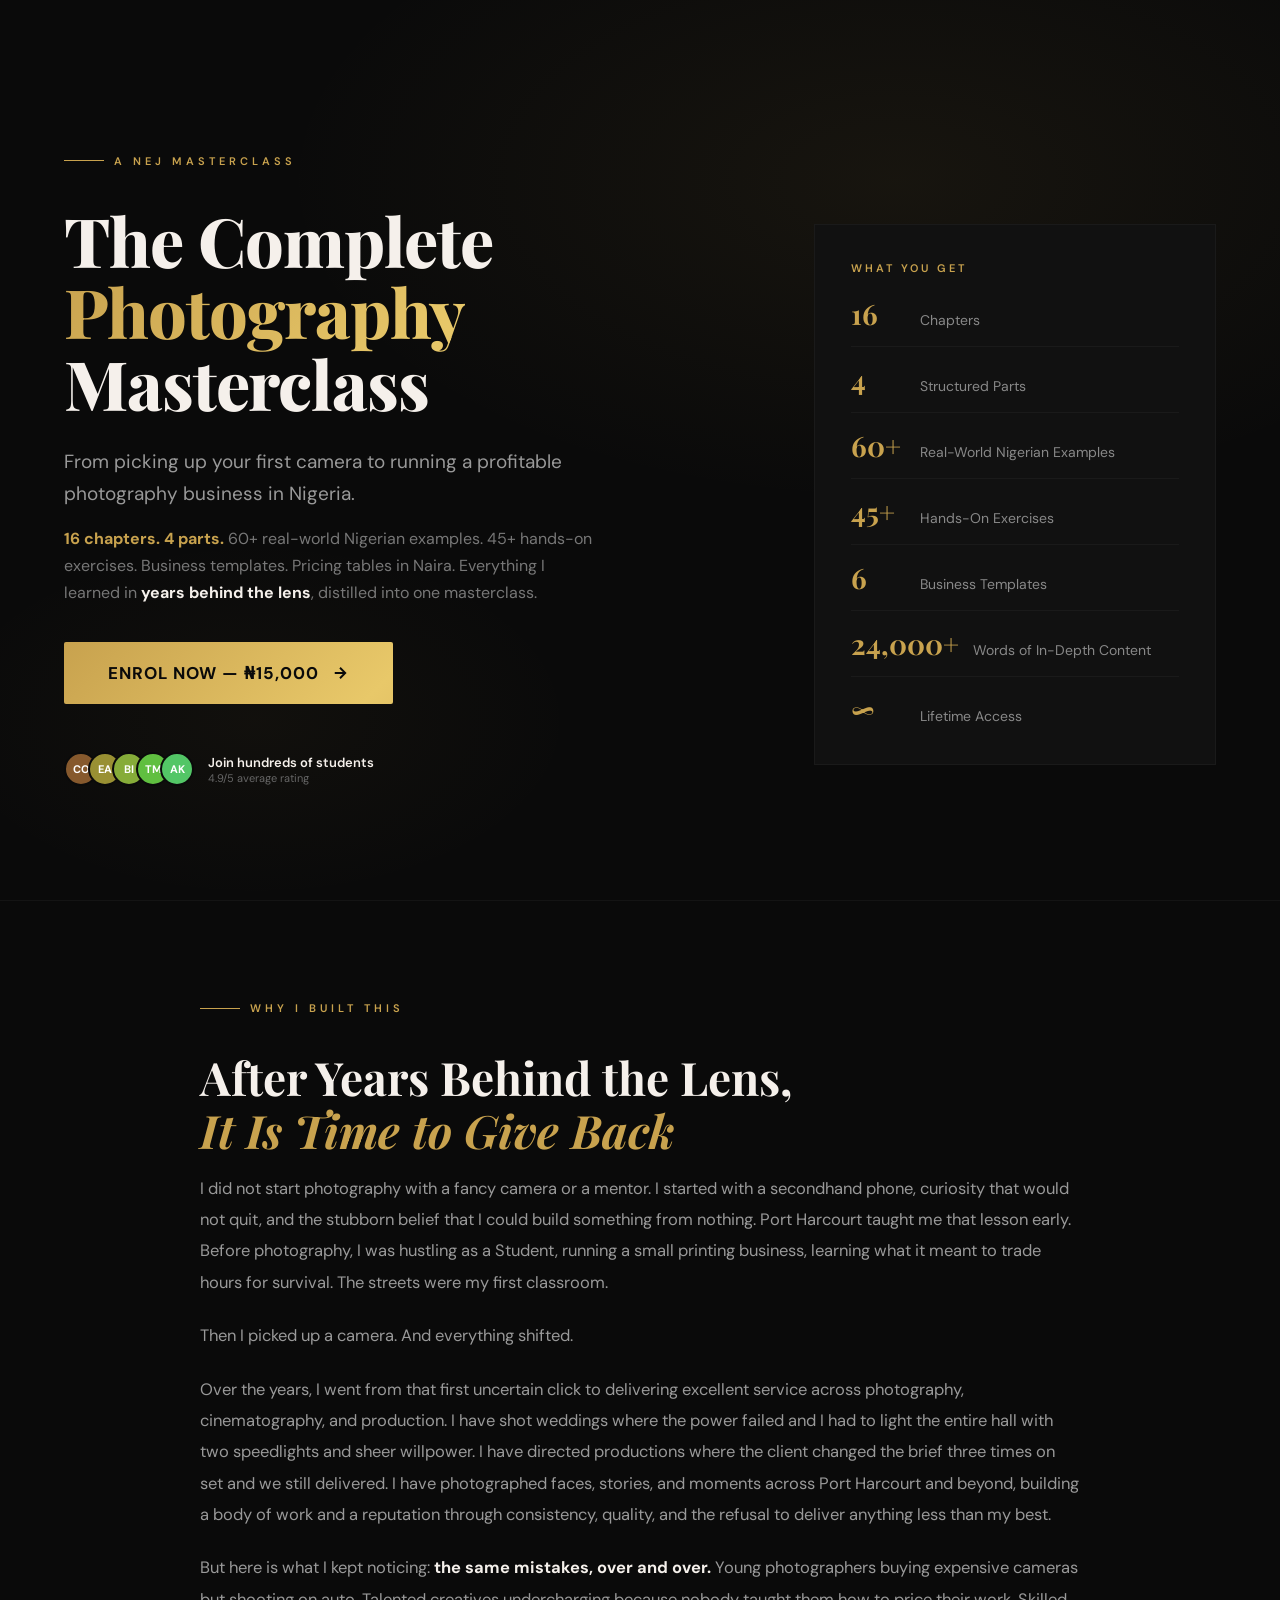
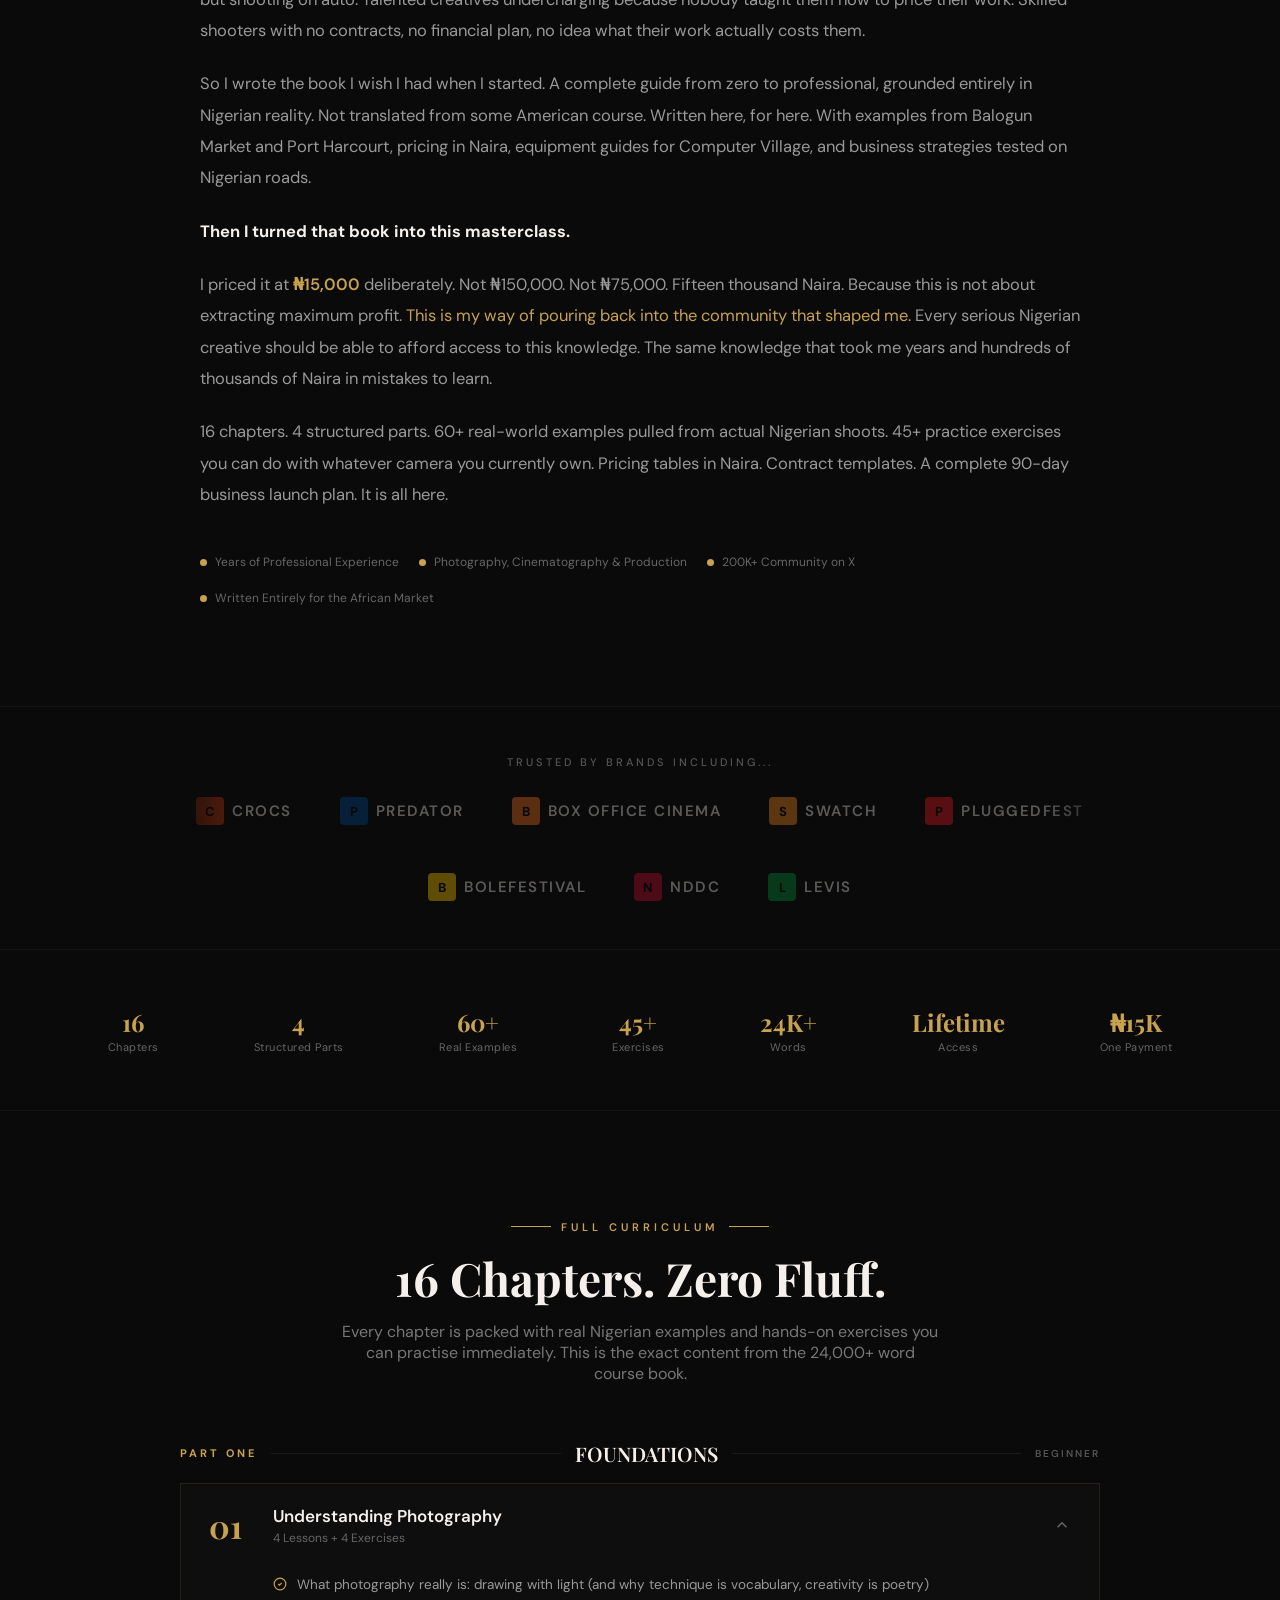
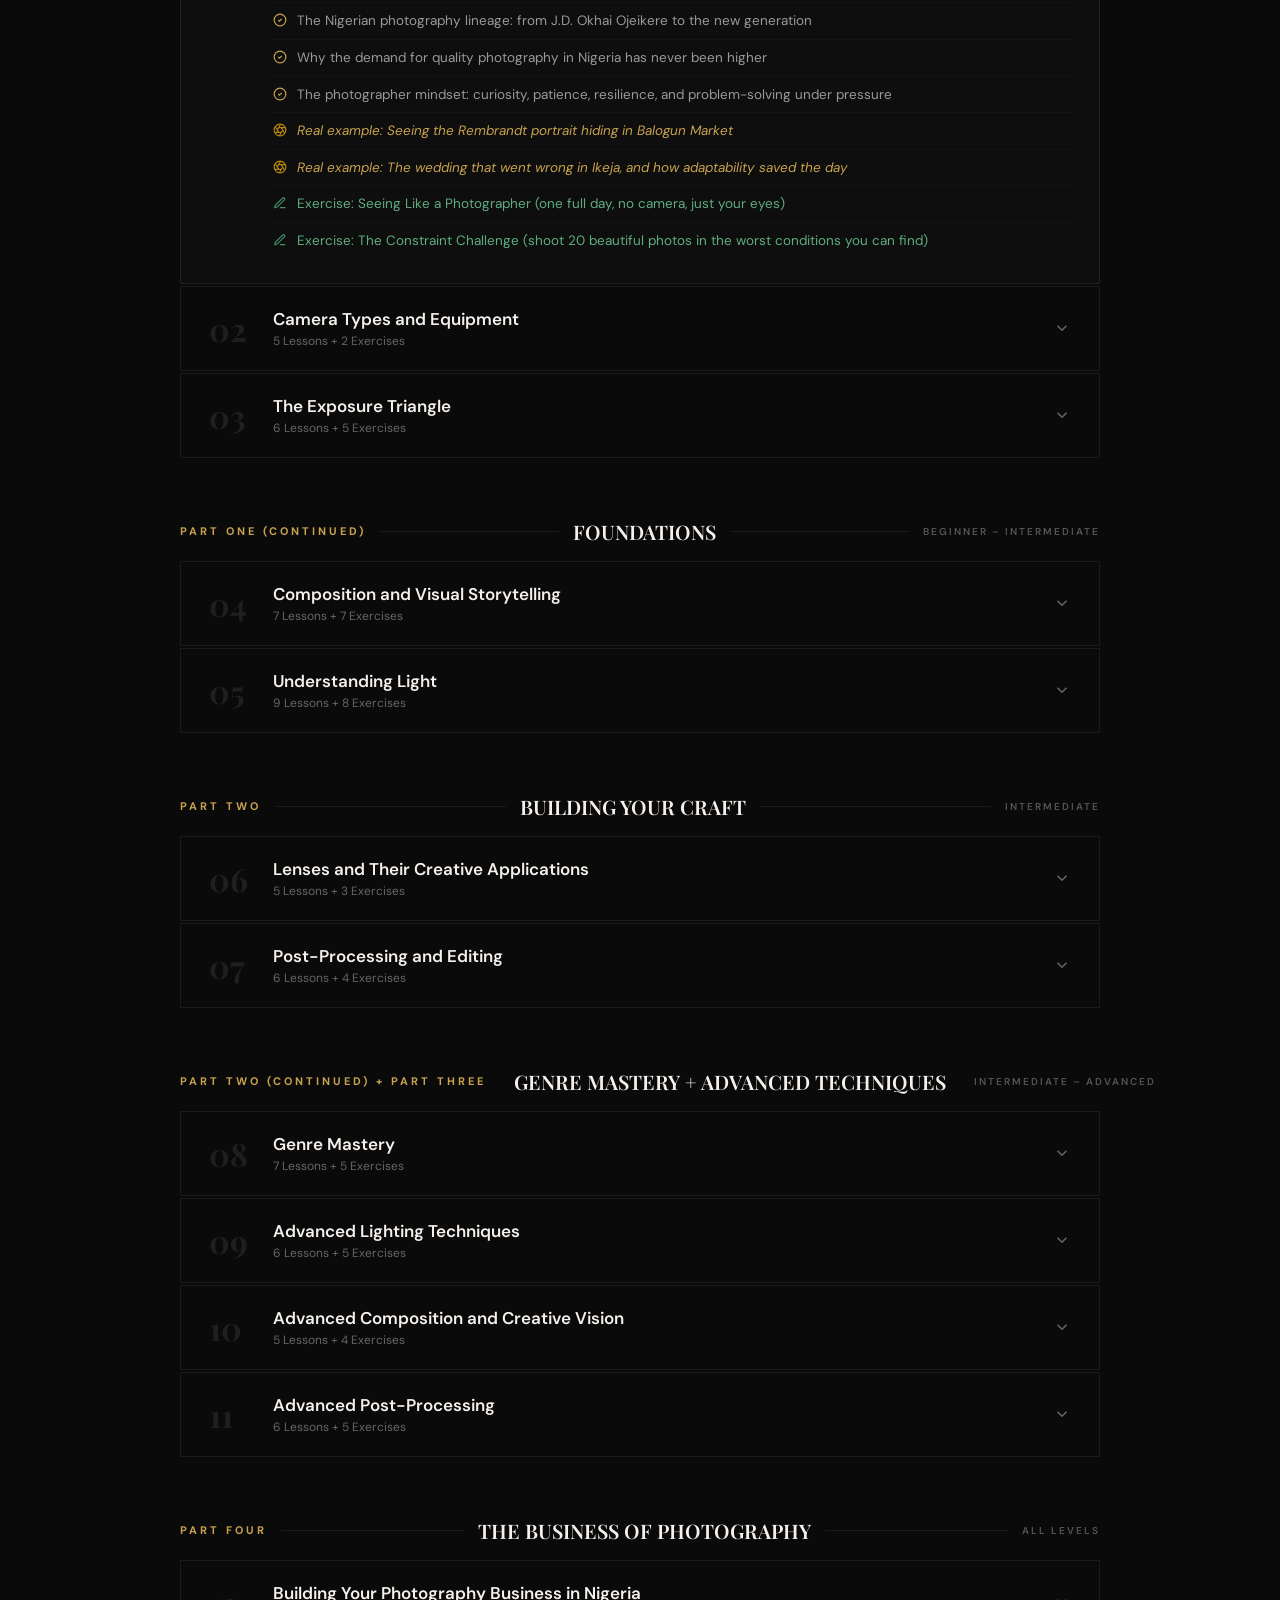
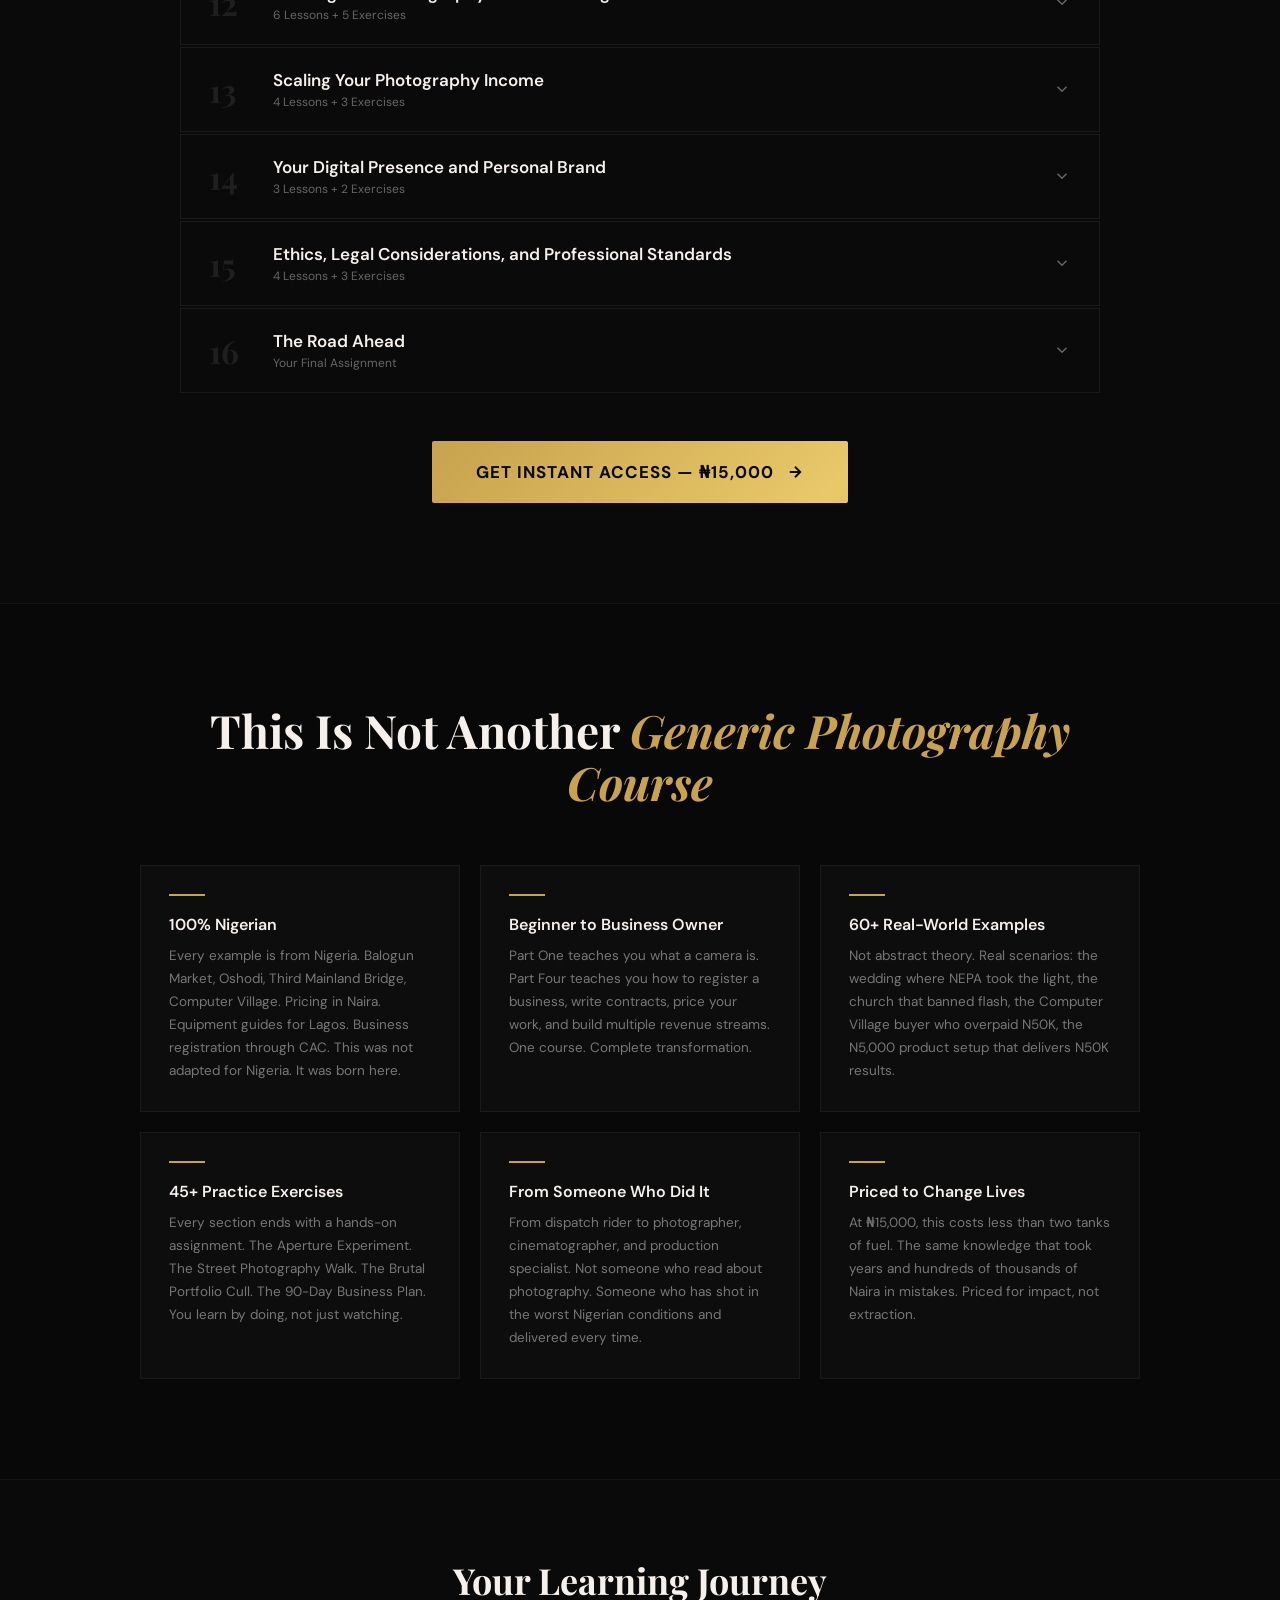
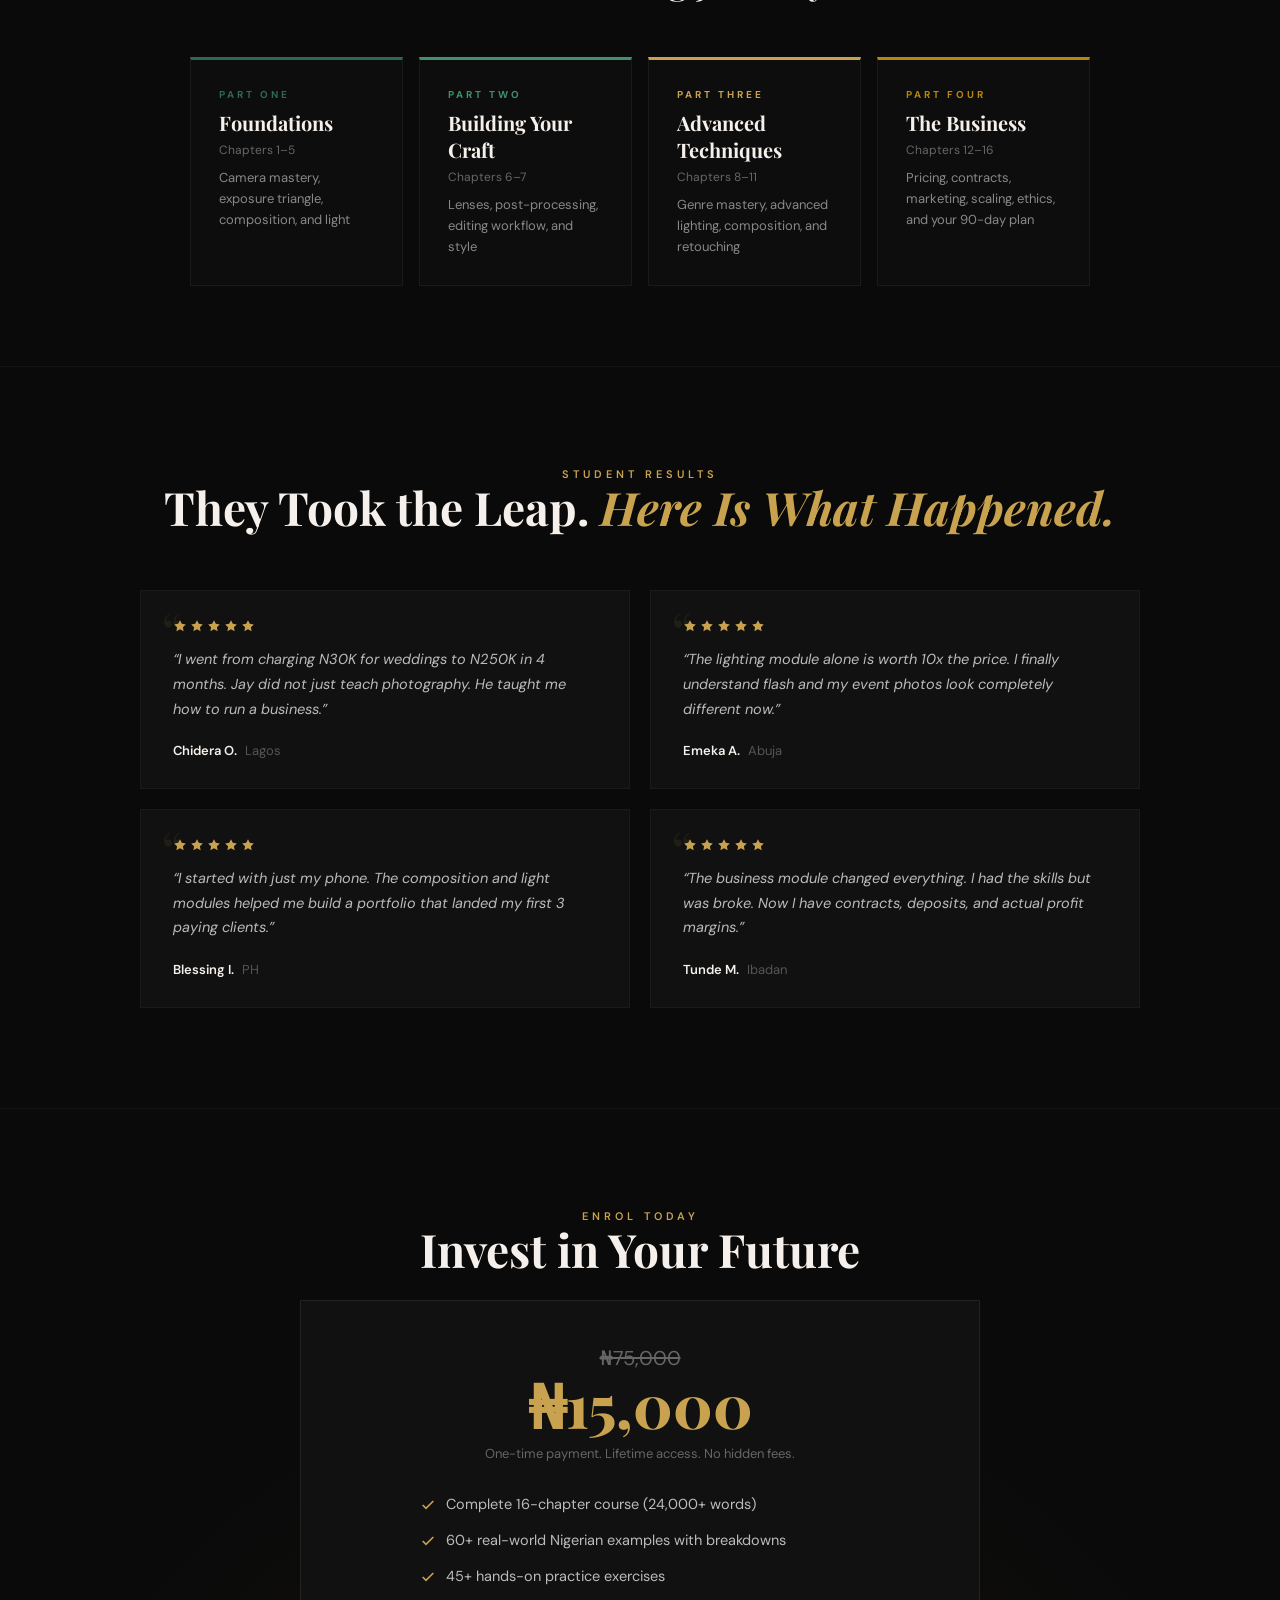
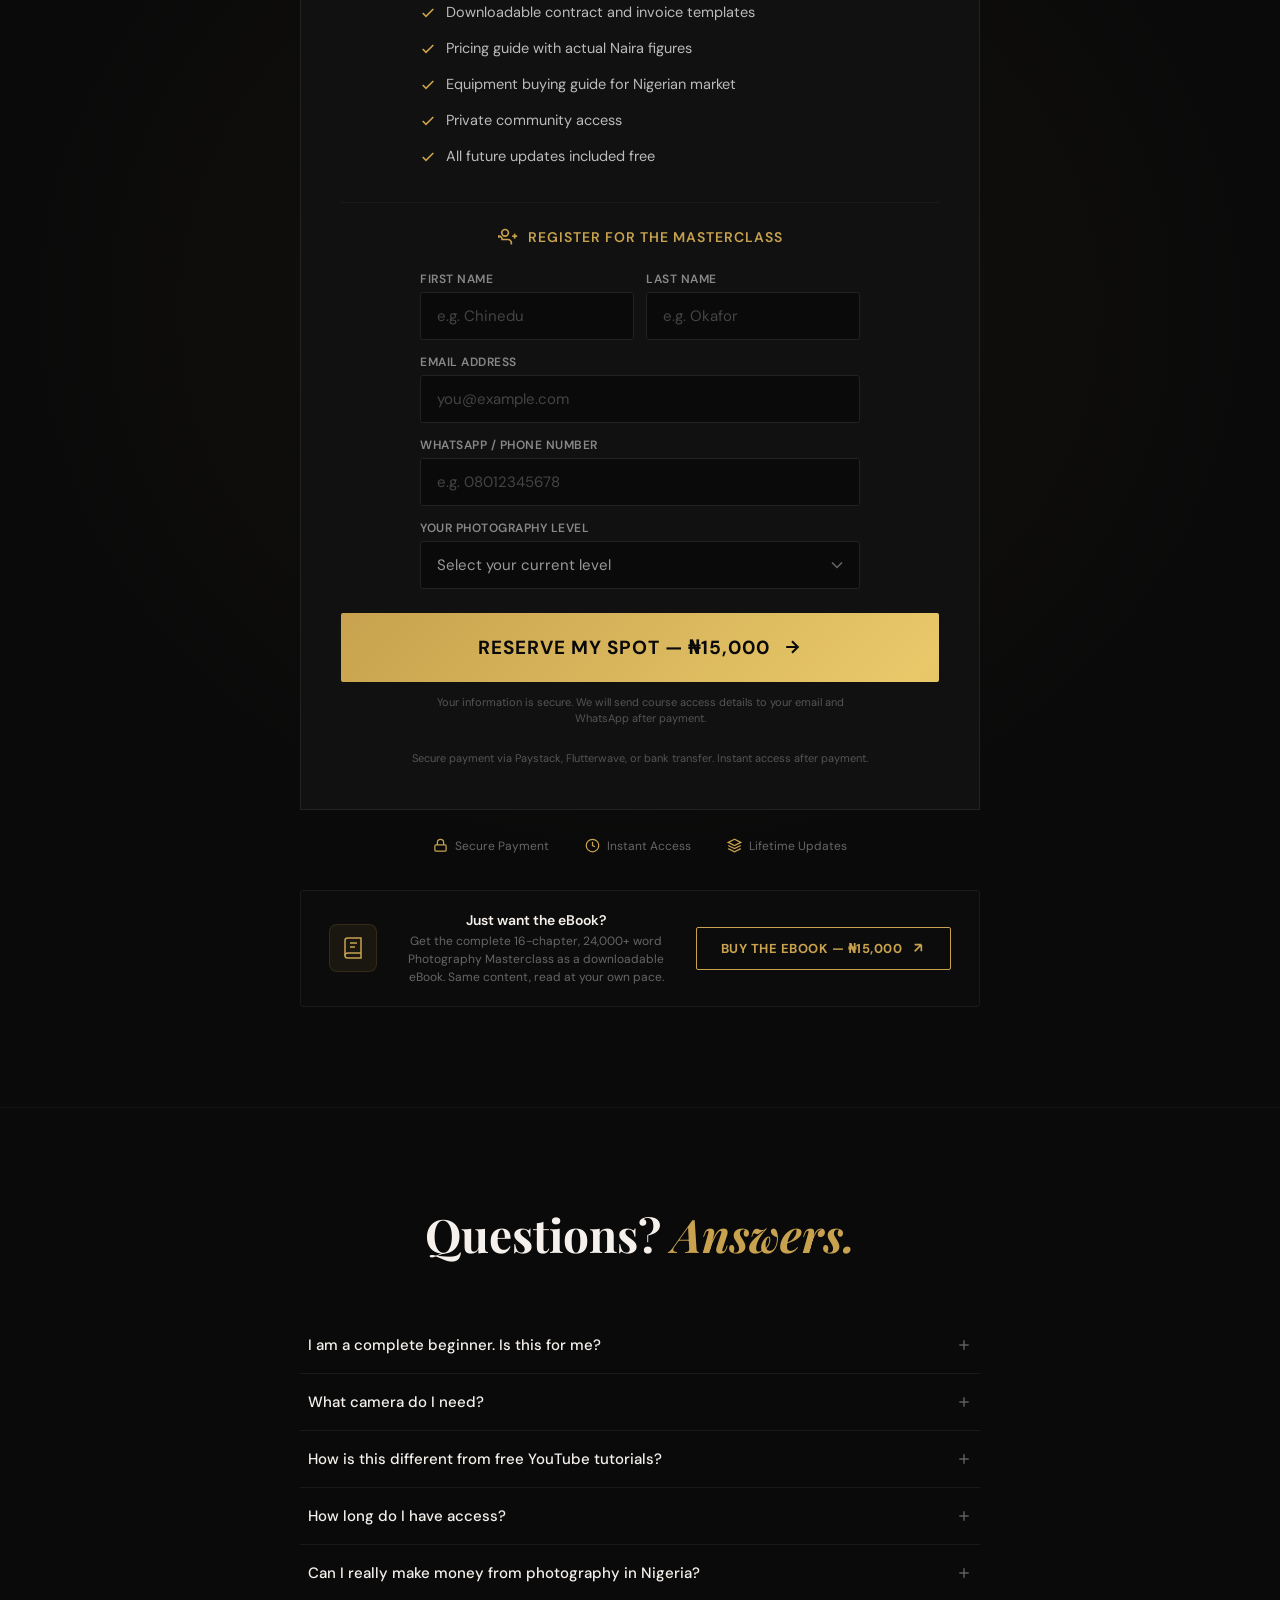
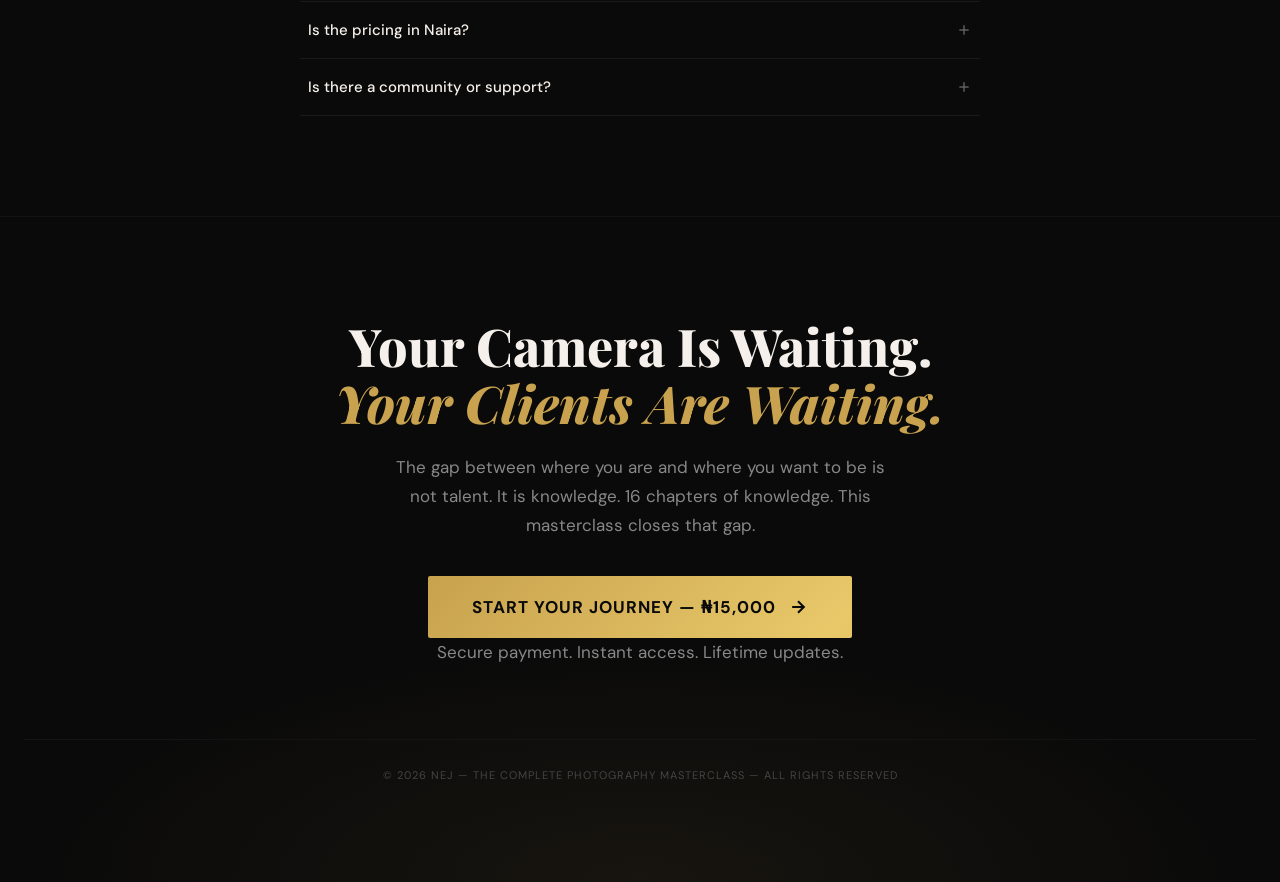
==== commit 87f83d63: "adding brands to html" ====
--- a/index.html
+++ b/index.html
@@ -209,7 +209,7 @@
           </div>
           <div class="story-tag">
             <div class="tag-dot"></div>
-            Written Entirely for the Nigerian Market
+            Written Entirely for the African Market
           </div>
         </div>
       </div>
@@ -222,6 +222,7 @@
         <div class="brands-track">
           <div class="brands-logos" id="brandLogos">
             <!-- JS will populate these. Replace with your real brand names/logos -->
+            <p>'Crocs'</p>
           </div>
         </div>
       </div>
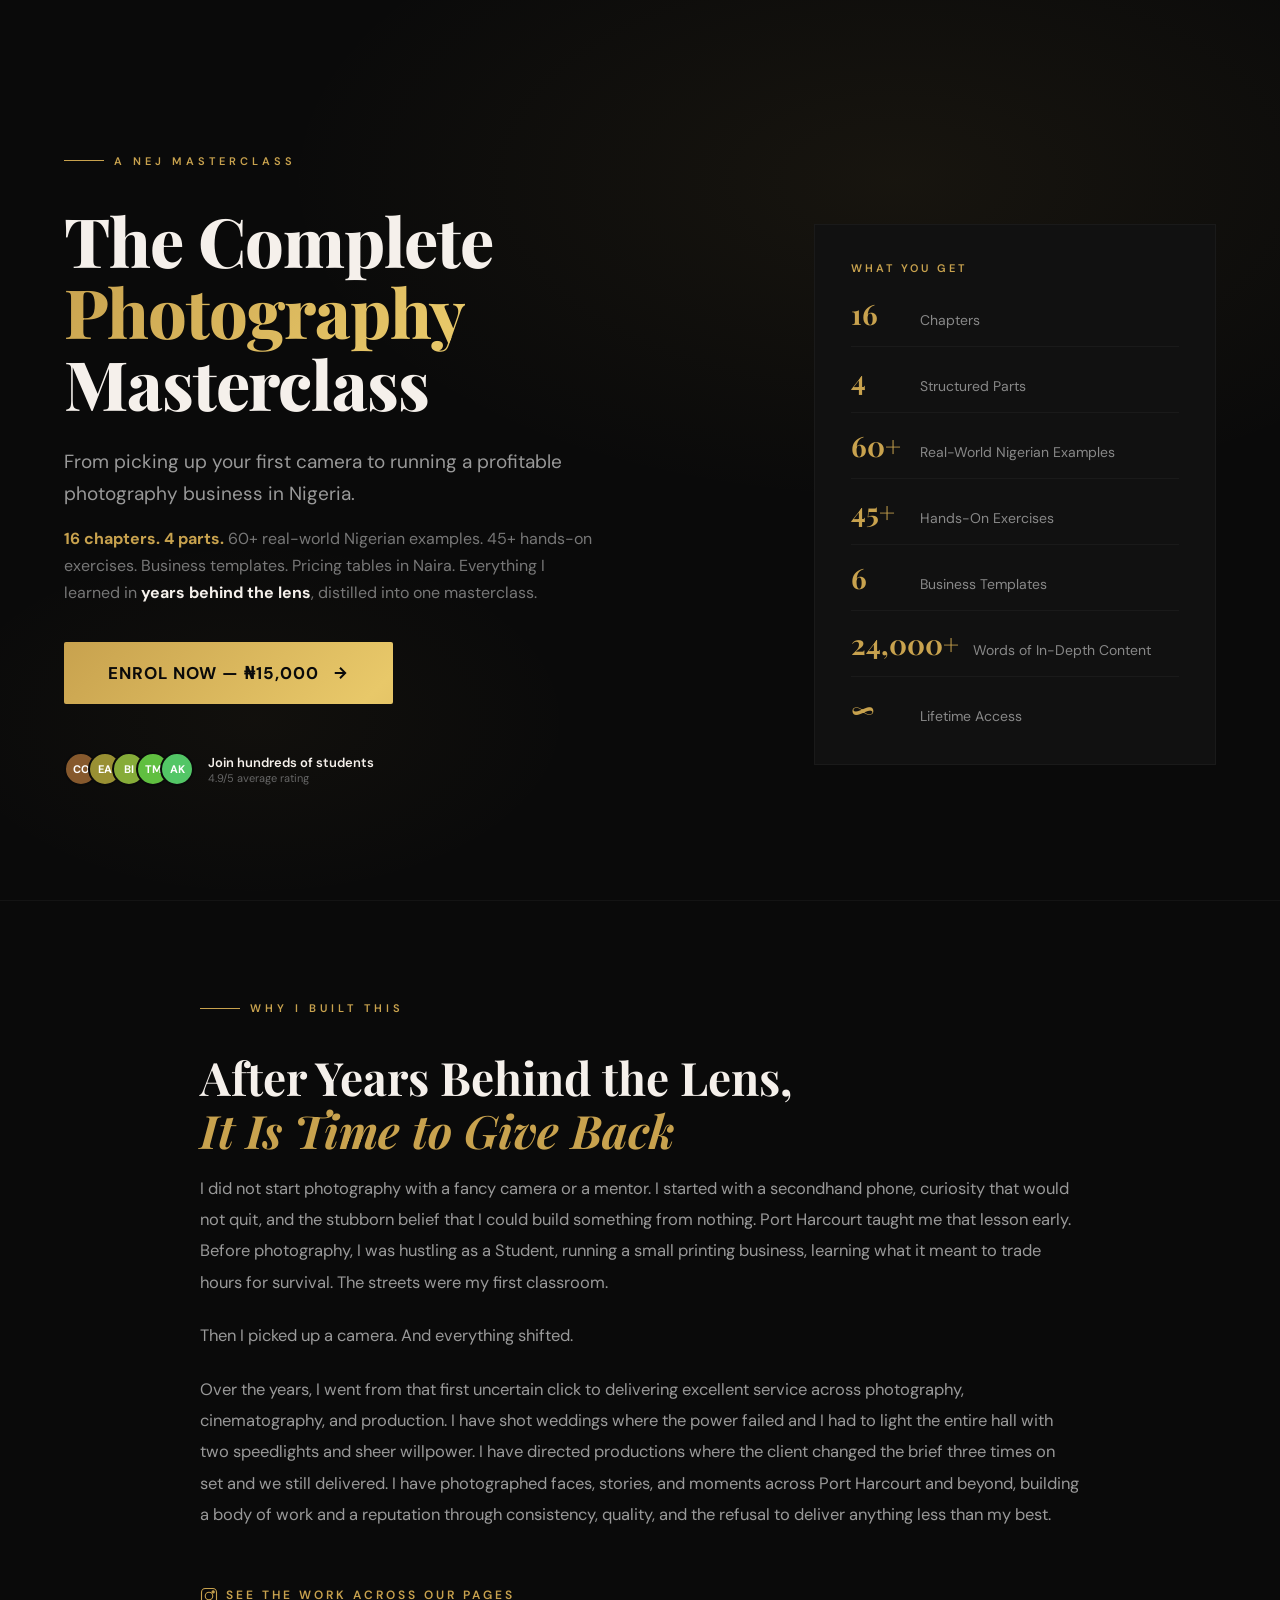
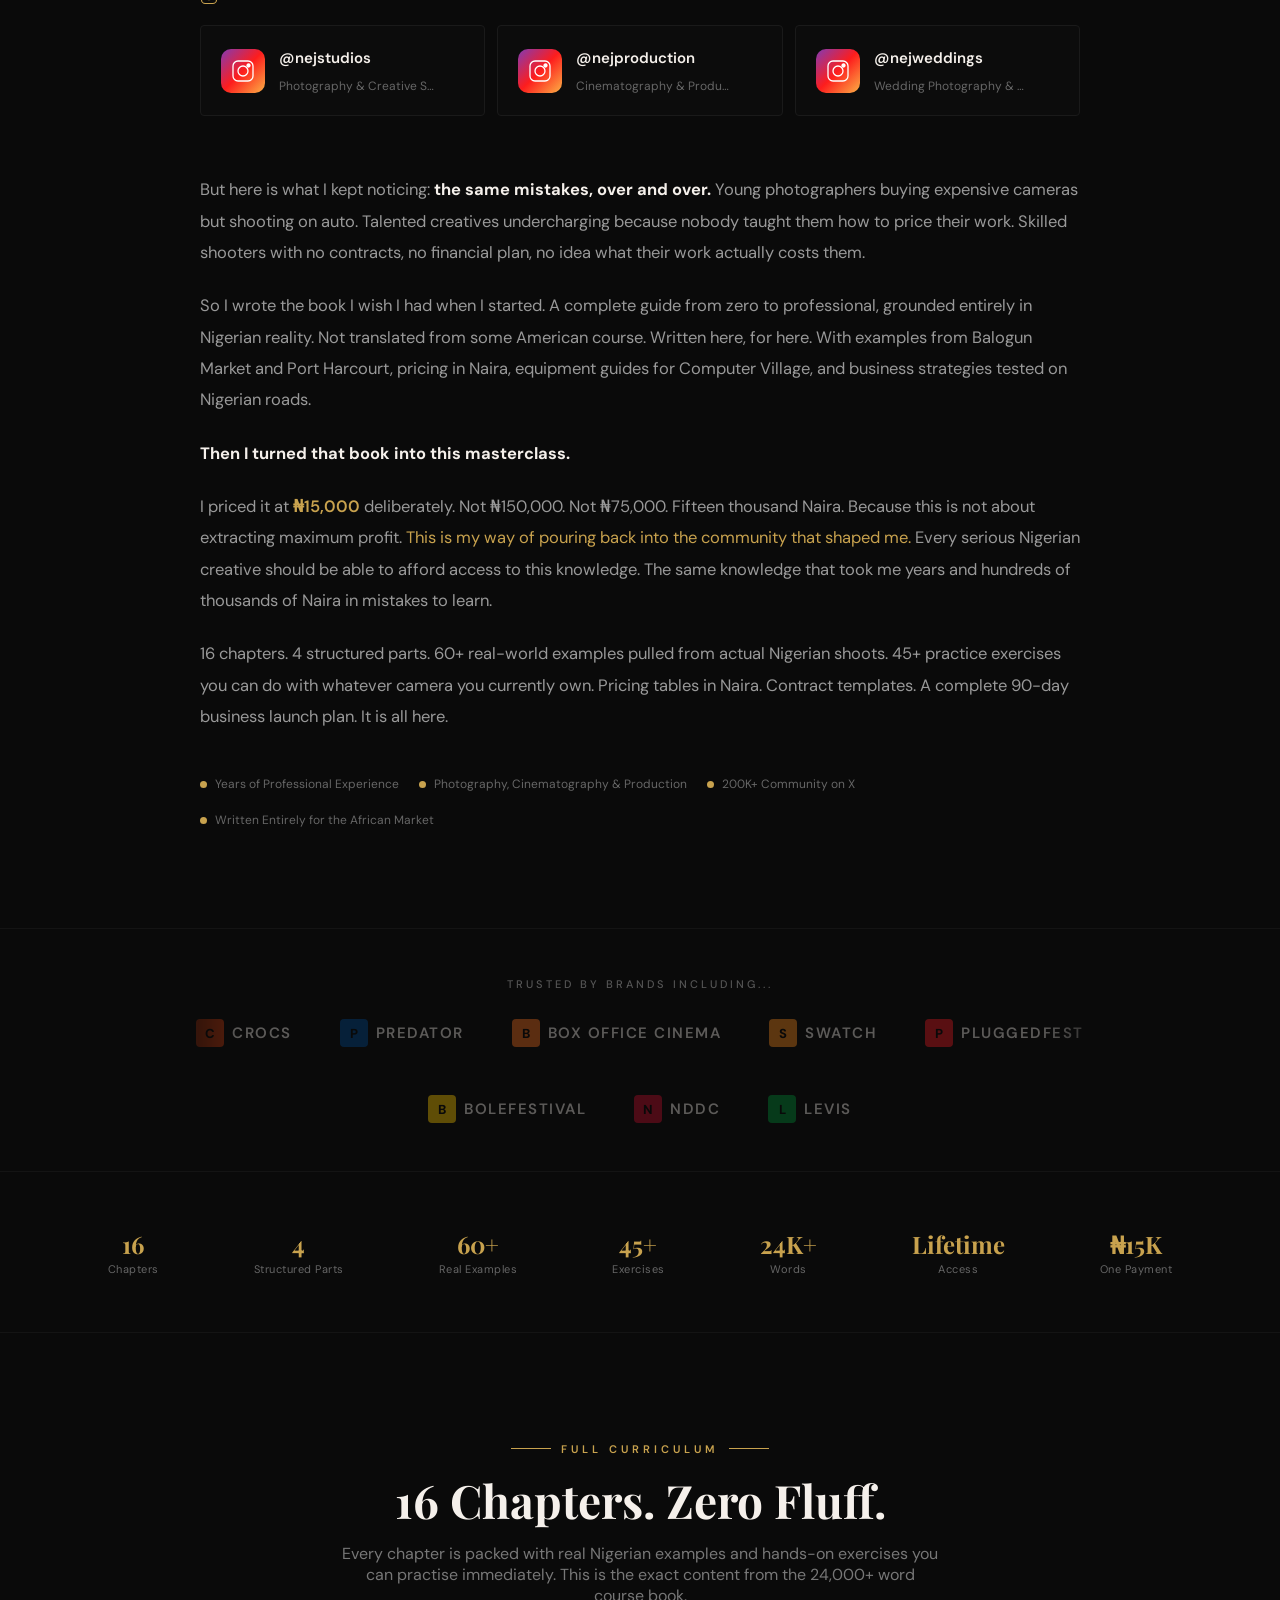
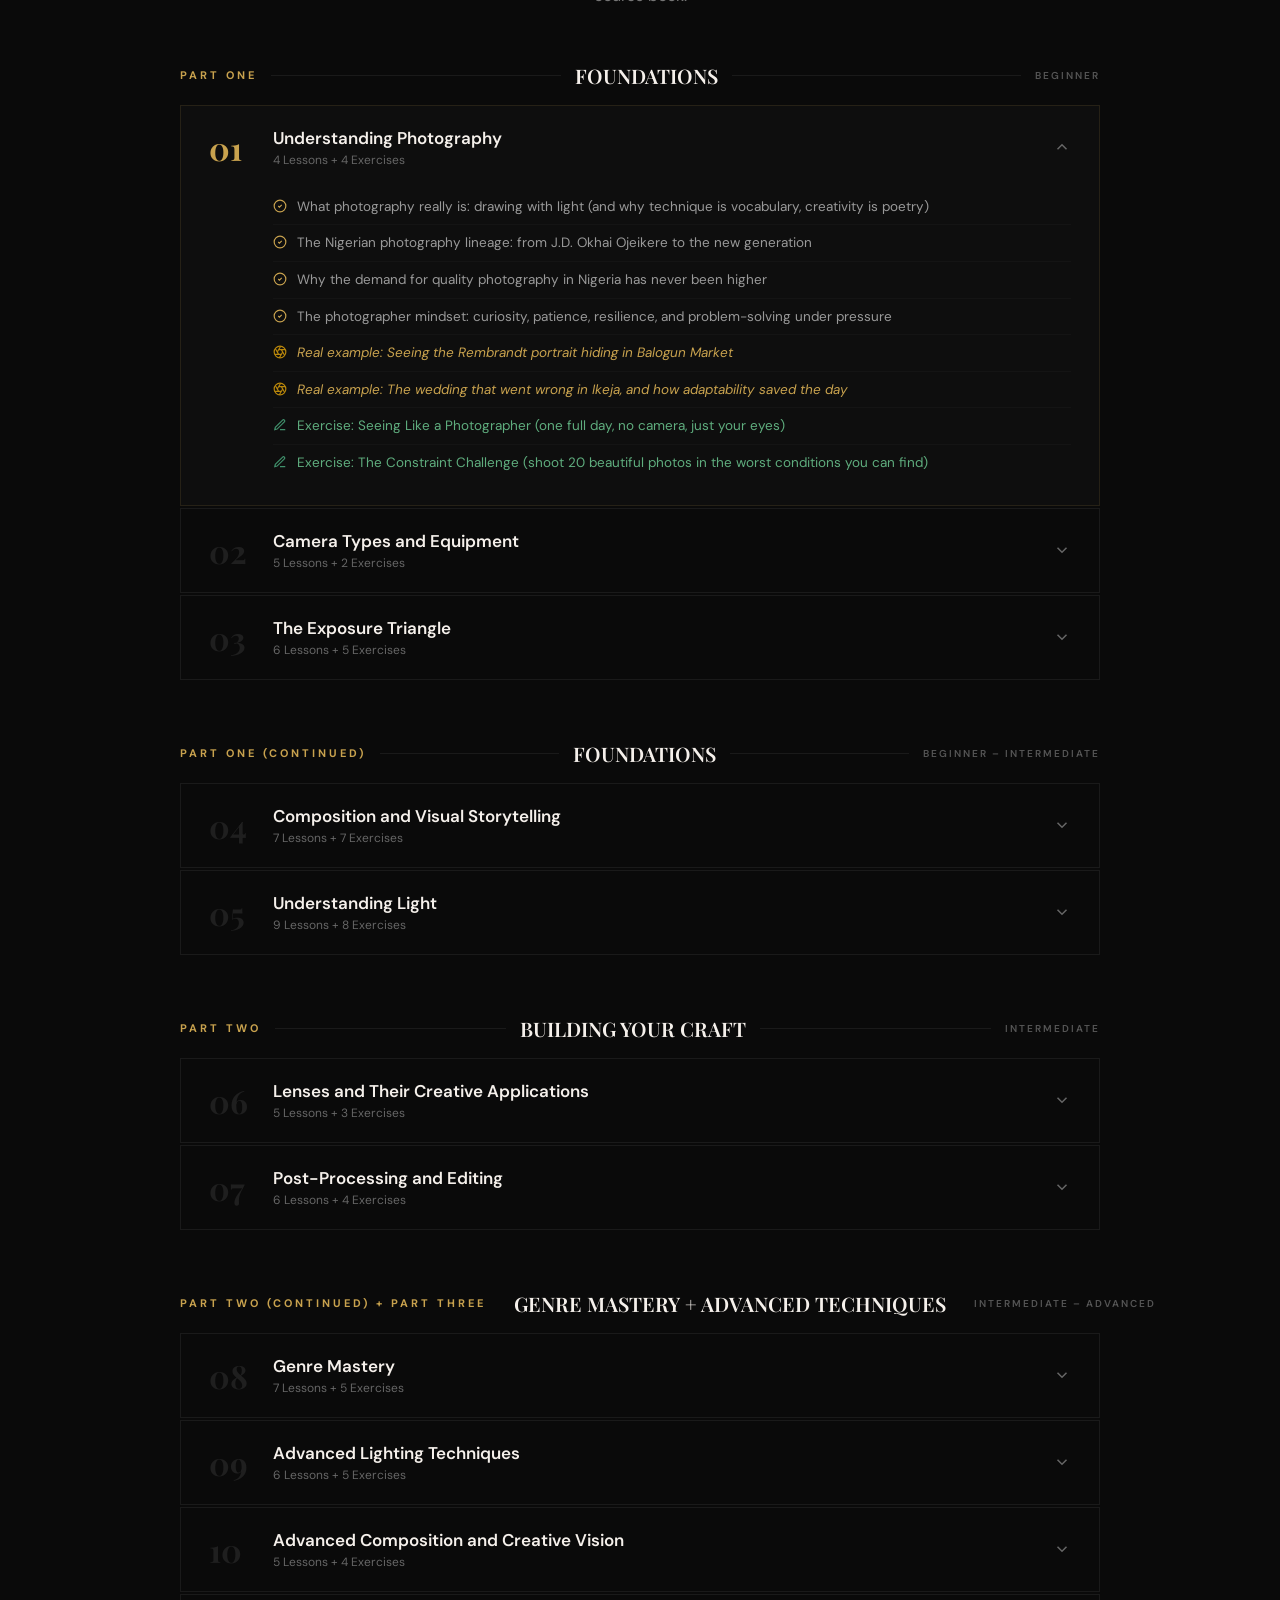
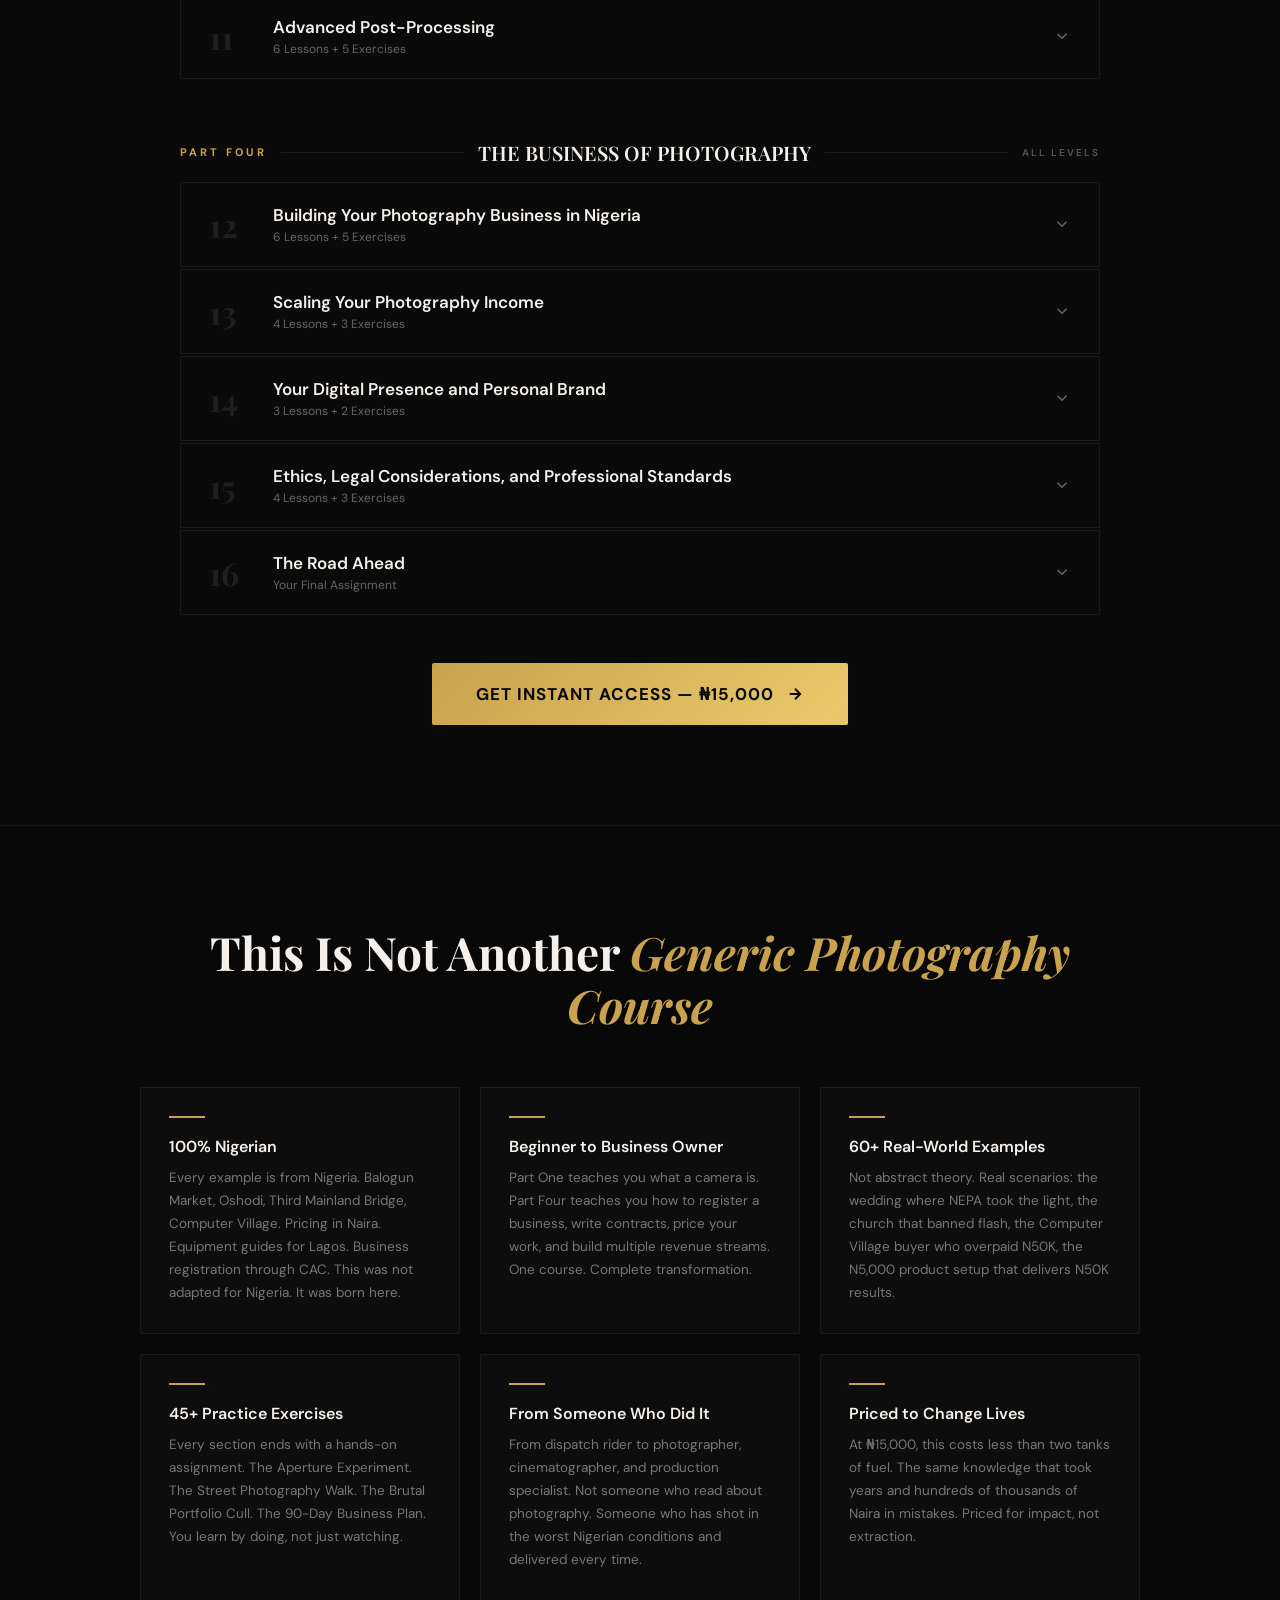
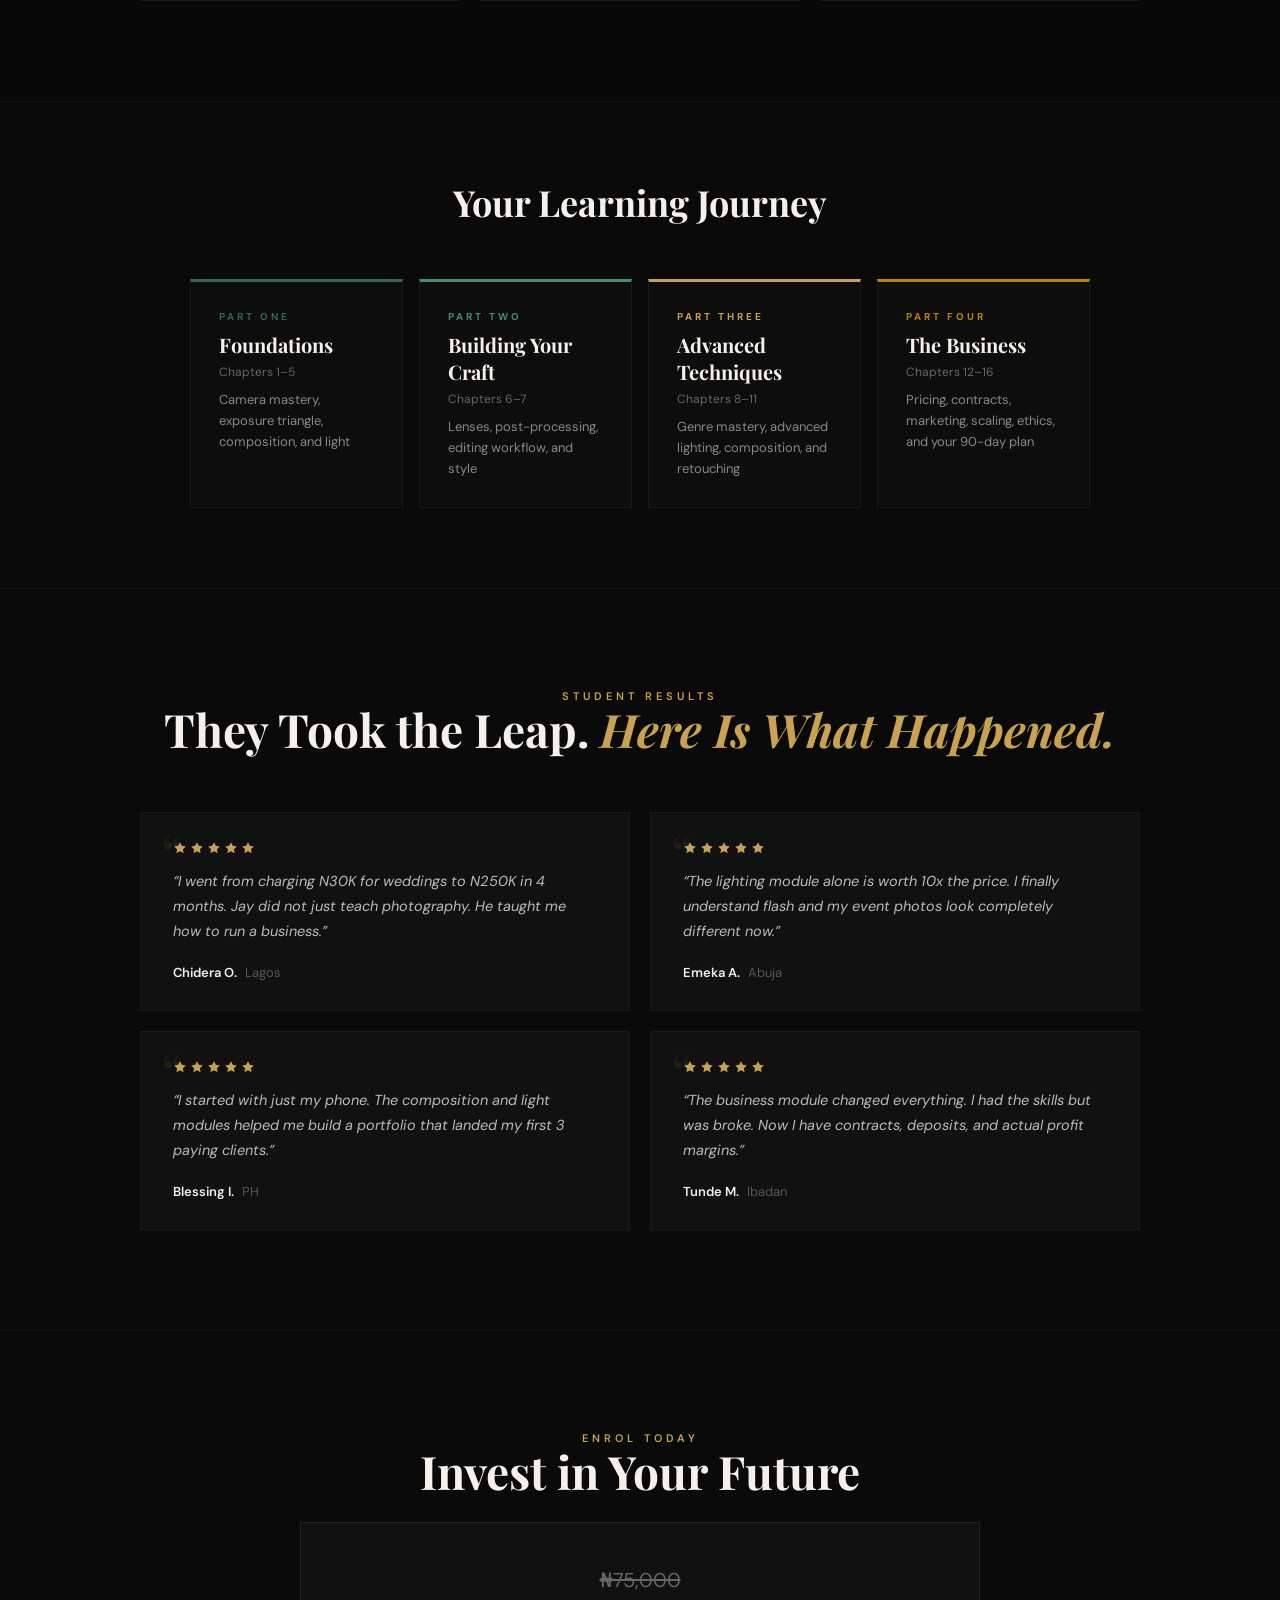
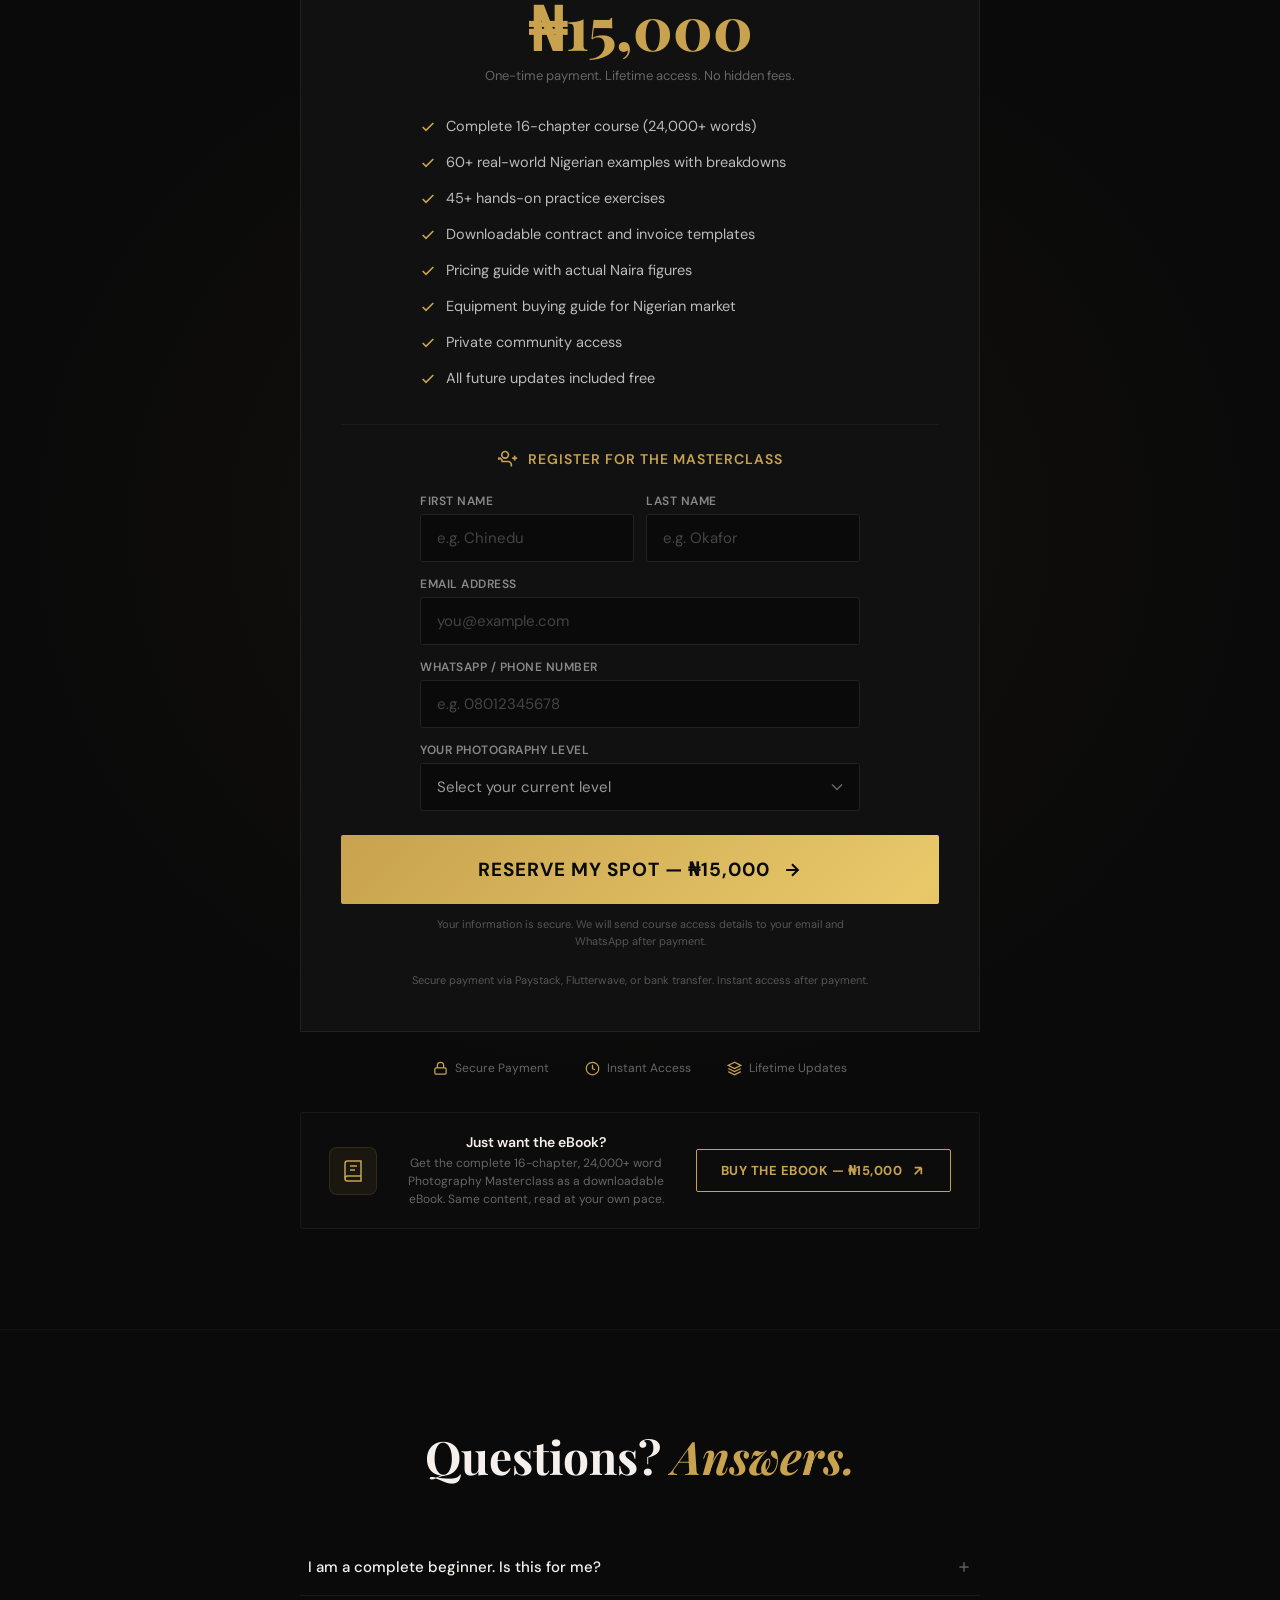
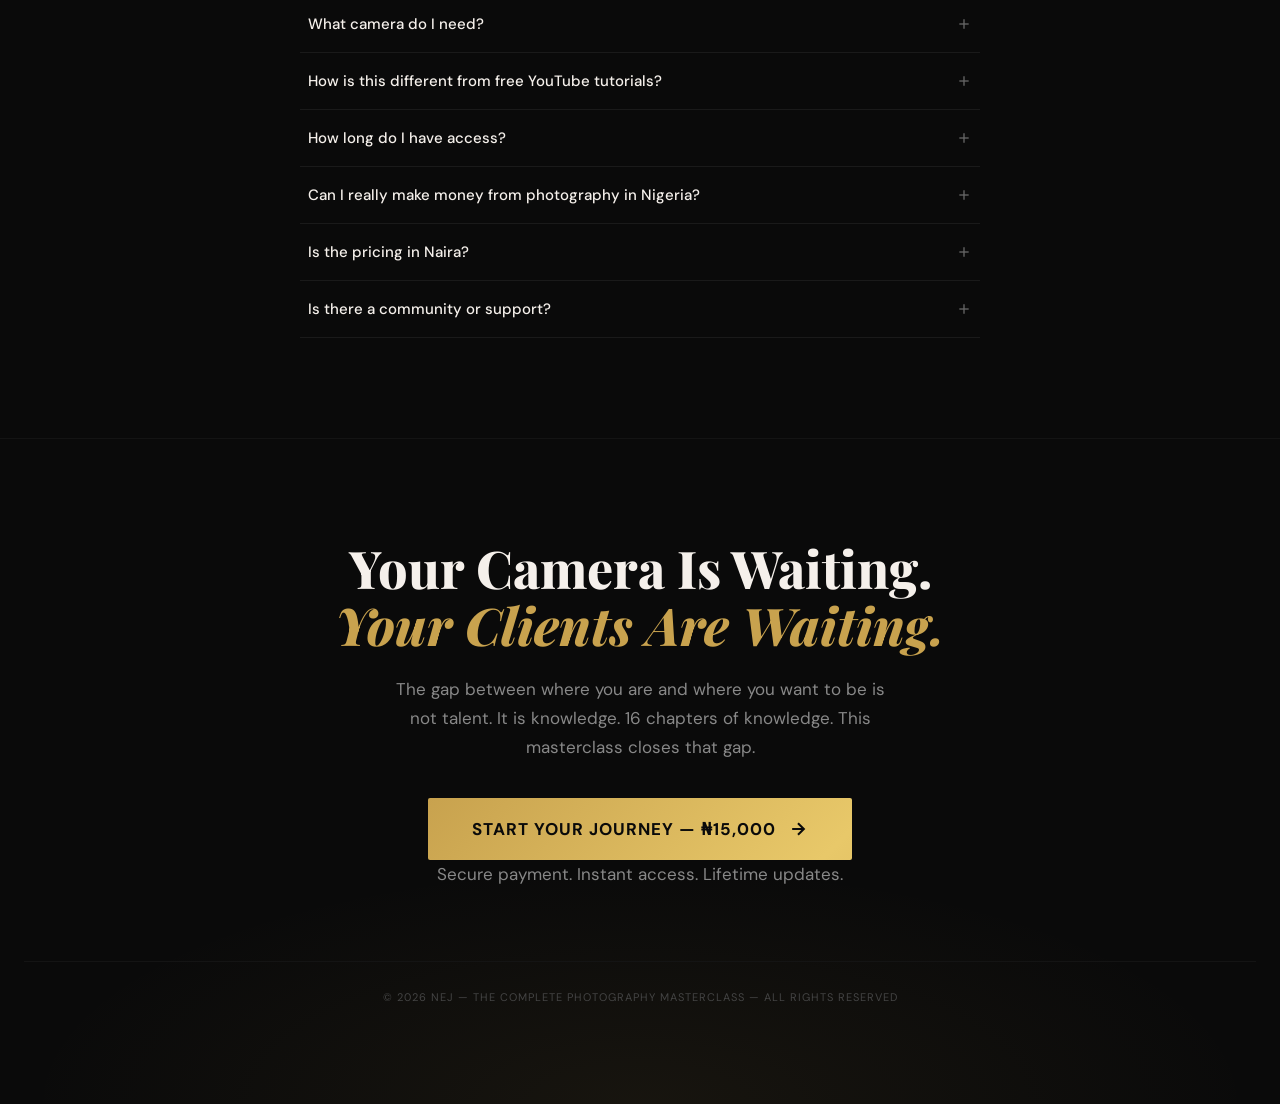
==== commit 9feac5ab: "added instagram links" ====
--- a/index.html
+++ b/index.html
@@ -153,6 +153,53 @@
             body of work and a reputation through consistency, quality, and the
             refusal to deliver anything less than my best.
           </p>
+
+          <!-- ═══ INSTAGRAM PROFILES ═══ -->
+          <div class="ig-showcase">
+            <div class="ig-showcase-label">
+              <svg width="18" height="18" viewBox="0 0 24 24" fill="none" stroke="#C8A24E" stroke-width="1.5"><rect x="2" y="2" width="20" height="20" rx="5"/><circle cx="12" cy="12" r="5"/><circle cx="17.5" cy="6.5" r="1.5" fill="#C8A24E"/></svg>
+              <span>See the work across our pages</span>
+            </div>
+            <div class="ig-grid">
+              <a href="https://www.instagram.com/nejstudios" target="_blank" rel="noopener" class="ig-profile-card">
+                <div class="ig-card-icon">
+                  <svg width="24" height="24" viewBox="0 0 24 24" fill="none" stroke="#fff" stroke-width="1.3"><rect x="2" y="2" width="20" height="20" rx="5"/><circle cx="12" cy="12" r="5"/><circle cx="17.5" cy="6.5" r="1.5" fill="#fff"/></svg>
+                </div>
+                <div class="ig-card-info">
+                  <span class="ig-card-handle">@nejstudios</span>
+                  <span class="ig-card-desc">Photography &amp; Creative Studio</span>
+                </div>
+                <div class="ig-card-arrow">
+                  <svg width="16" height="16" viewBox="0 0 24 24" fill="none" stroke="#C8A24E" stroke-width="2"><path d="M7 17L17 7M17 7H7M17 7v10"/></svg>
+                </div>
+              </a>
+              <a href="https://www.instagram.com/nejproduction" target="_blank" rel="noopener" class="ig-profile-card">
+                <div class="ig-card-icon">
+                  <svg width="24" height="24" viewBox="0 0 24 24" fill="none" stroke="#fff" stroke-width="1.3"><rect x="2" y="2" width="20" height="20" rx="5"/><circle cx="12" cy="12" r="5"/><circle cx="17.5" cy="6.5" r="1.5" fill="#fff"/></svg>
+                </div>
+                <div class="ig-card-info">
+                  <span class="ig-card-handle">@nejproduction</span>
+                  <span class="ig-card-desc">Cinematography &amp; Production</span>
+                </div>
+                <div class="ig-card-arrow">
+                  <svg width="16" height="16" viewBox="0 0 24 24" fill="none" stroke="#C8A24E" stroke-width="2"><path d="M7 17L17 7M17 7H7M17 7v10"/></svg>
+                </div>
+              </a>
+              <a href="https://www.instagram.com/nejweddings" target="_blank" rel="noopener" class="ig-profile-card">
+                <div class="ig-card-icon">
+                  <svg width="24" height="24" viewBox="0 0 24 24" fill="none" stroke="#fff" stroke-width="1.3"><rect x="2" y="2" width="20" height="20" rx="5"/><circle cx="12" cy="12" r="5"/><circle cx="17.5" cy="6.5" r="1.5" fill="#fff"/></svg>
+                </div>
+                <div class="ig-card-info">
+                  <span class="ig-card-handle">@nejweddings</span>
+                  <span class="ig-card-desc">Wedding Photography &amp; Films</span>
+                </div>
+                <div class="ig-card-arrow">
+                  <svg width="16" height="16" viewBox="0 0 24 24" fill="none" stroke="#C8A24E" stroke-width="2"><path d="M7 17L17 7M17 7H7M17 7v10"/></svg>
+                </div>
+              </a>
+            </div>
+          </div>
+
           <p>
             But here is what I kept noticing:
             <strong class="white">the same mistakes, over and over.</strong>
@@ -533,7 +580,7 @@
             <a
               href="#"
               class="ebook-btn"
-              onclick="window.open('https://selar.co/your-ebook-link','_blank'); return false;"
+              onclick="window.open('hhttps://selar.com/774o60z416','_blank'); return false;"
             >
               Buy the eBook &mdash; &#x20A6;15,000
               <svg
--- a/styles.css
+++ b/styles.css
@@ -325,6 +325,42 @@
   height: 7px;
   border-radius: 50%;
   background: #c8a24e;
+}
+
+/* ═══ INSTAGRAM SHOWCASE ═══ */
+.ig-showcase { margin: 32px 0 36px; }
+.ig-showcase-label { display: flex; align-items: center; gap: 8px; margin-bottom: 18px; }
+.ig-showcase-label span { font-size: 12px; letter-spacing: 3px; text-transform: uppercase; color: #c8a24e; font-weight: 600; }
+.ig-grid { display: grid; grid-template-columns: repeat(3, 1fr); gap: 12px; }
+.ig-profile-card {
+  display: flex; align-items: center; gap: 14px;
+  padding: 18px 20px; background: #0c0c0c; border: 1px solid #1a1a1a; border-radius: 4px;
+  text-decoration: none; transition: all 0.35s ease; position: relative; overflow: hidden;
+}
+.ig-profile-card::before {
+  content: ''; position: absolute; inset: 0; opacity: 0;
+  background: linear-gradient(135deg, rgba(131,58,180,0.08), rgba(253,29,29,0.06), rgba(252,176,69,0.06));
+  transition: opacity 0.35s ease;
+}
+.ig-profile-card:hover { border-color: #333; transform: translateY(-2px); box-shadow: 0 8px 24px rgba(0,0,0,0.3); }
+.ig-profile-card:hover::before { opacity: 1; }
+.ig-card-icon {
+  flex-shrink: 0; position: relative; z-index: 1;
+  width: 44px; height: 44px; border-radius: 10px;
+  background: linear-gradient(135deg, #833AB4, #FD1D1D, #FCB045);
+  display: flex; align-items: center; justify-content: center;
+}
+.ig-card-info { flex: 1; position: relative; z-index: 1; min-width: 0; }
+.ig-card-handle { display: block; font-size: 15px; font-weight: 600; color: #f5f0eb; white-space: nowrap; overflow: hidden; text-overflow: ellipsis; }
+.ig-card-desc { display: block; font-size: 12px; color: #666; margin-top: 2px; white-space: nowrap; overflow: hidden; text-overflow: ellipsis; }
+.ig-card-arrow { flex-shrink: 0; position: relative; z-index: 1; opacity: 0; transform: translateX(-4px); transition: all 0.3s ease; }
+.ig-profile-card:hover .ig-card-arrow { opacity: 1; transform: translateX(0); }
+@media (max-width: 768px) {
+  .ig-grid { grid-template-columns: 1fr; }
+}
+@media (min-width: 769px) and (max-width: 900px) {
+  .ig-grid { grid-template-columns: 1fr 1fr; }
+  .ig-profile-card:nth-child(3) { grid-column: 1 / -1; max-width: 50%; }
 }
 
 /* ═══ BRANDS BAR ═══ */
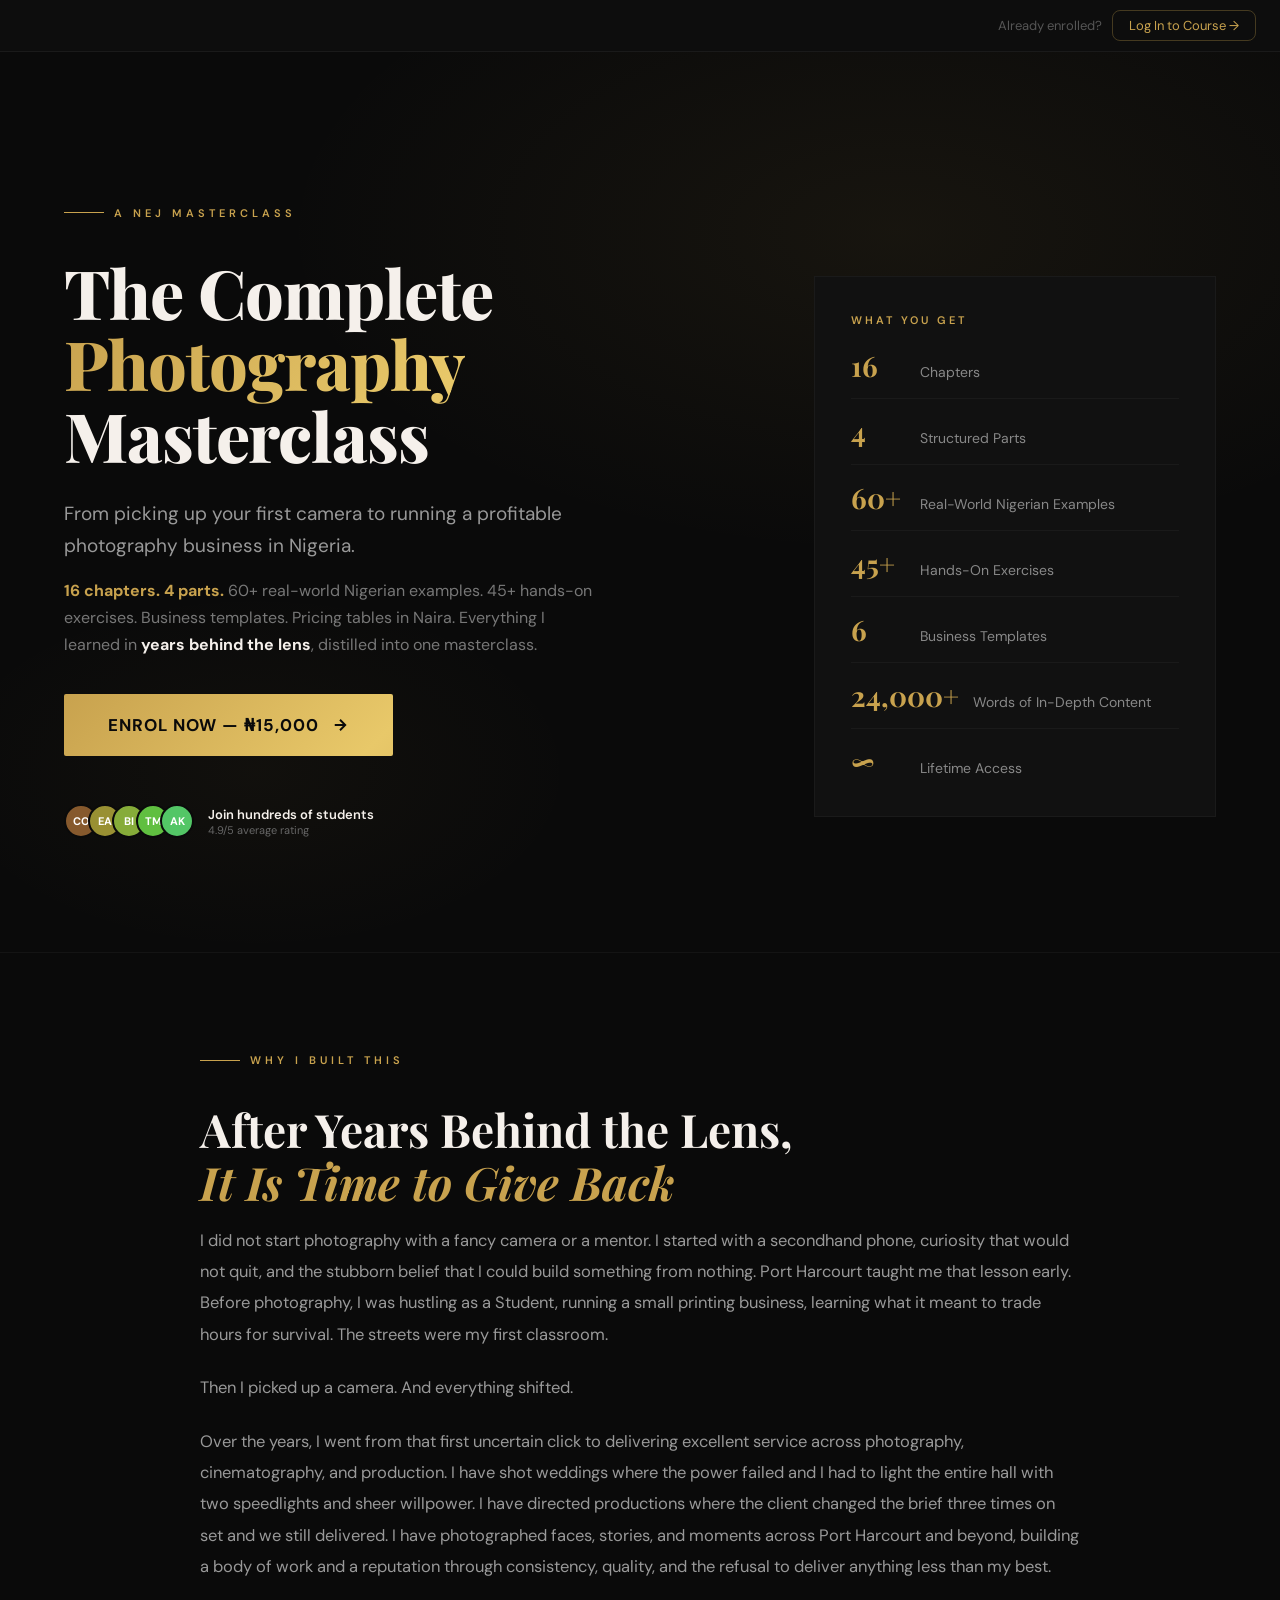
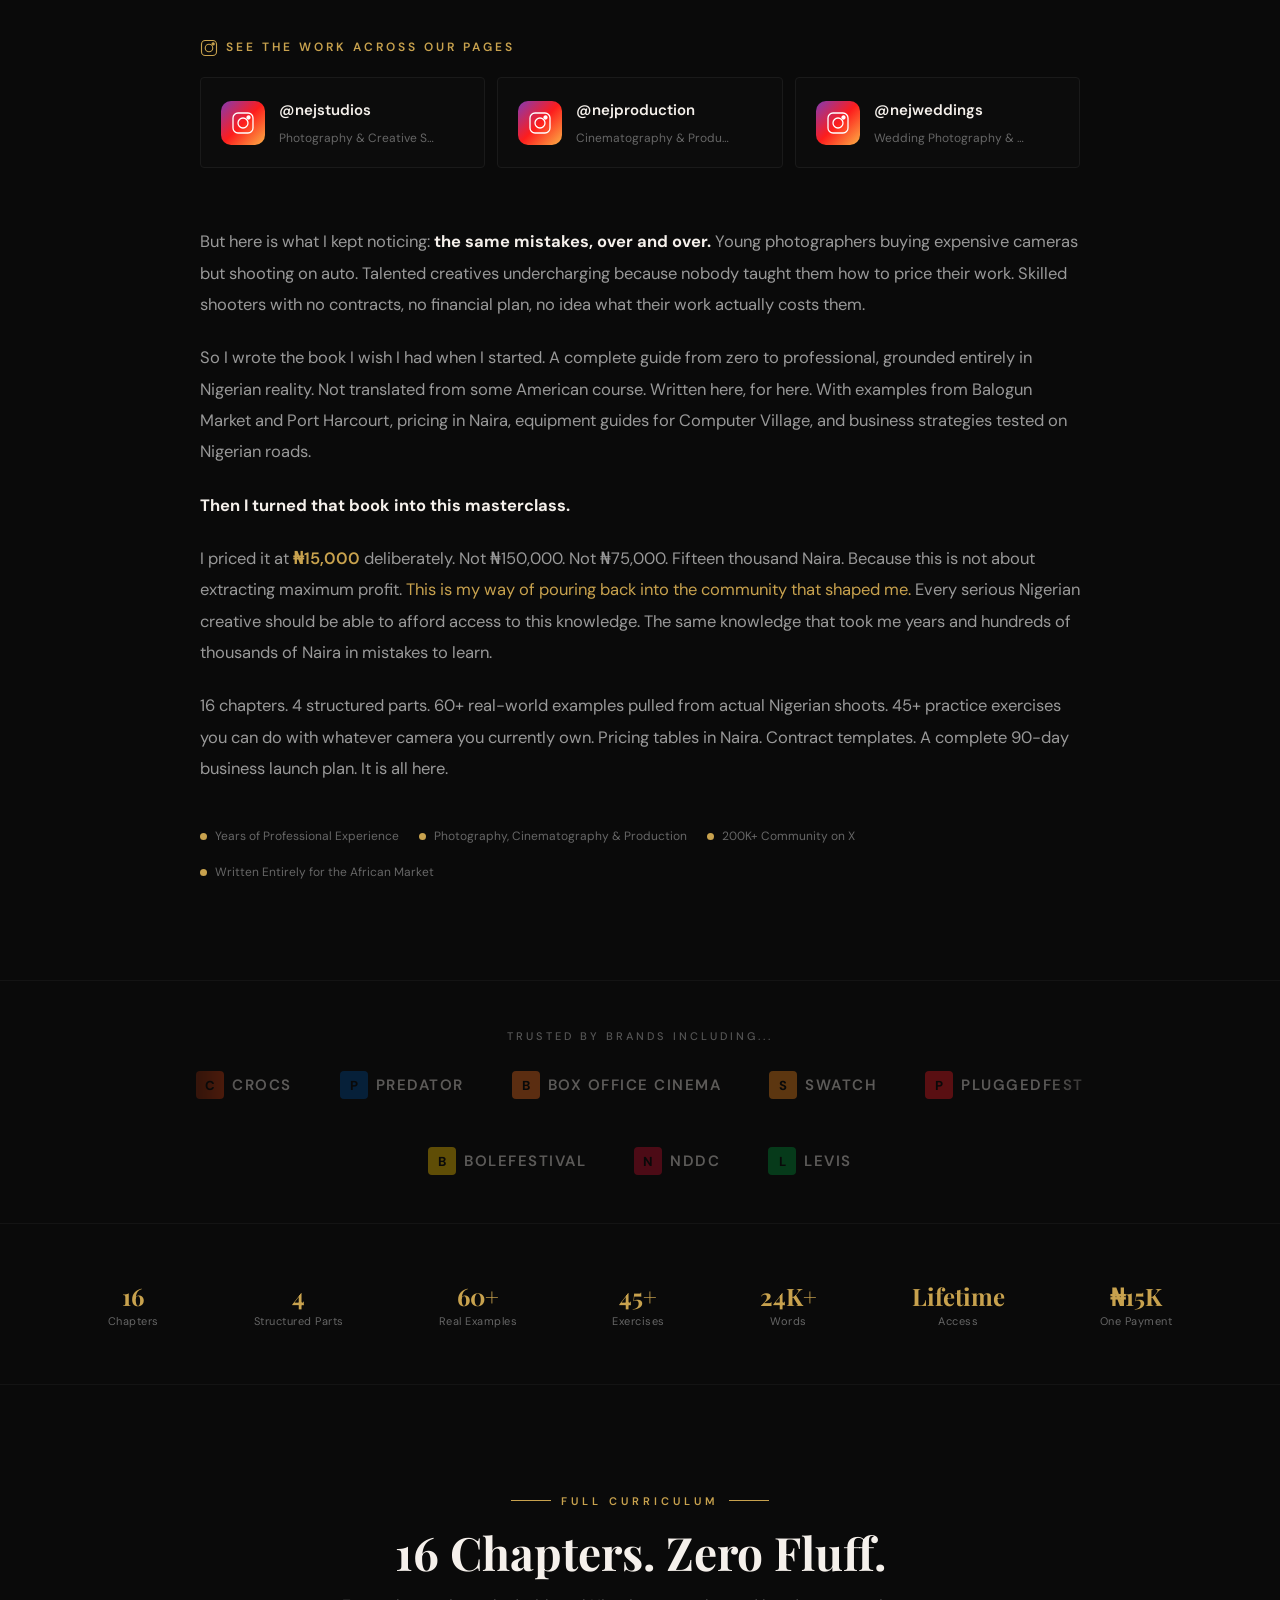
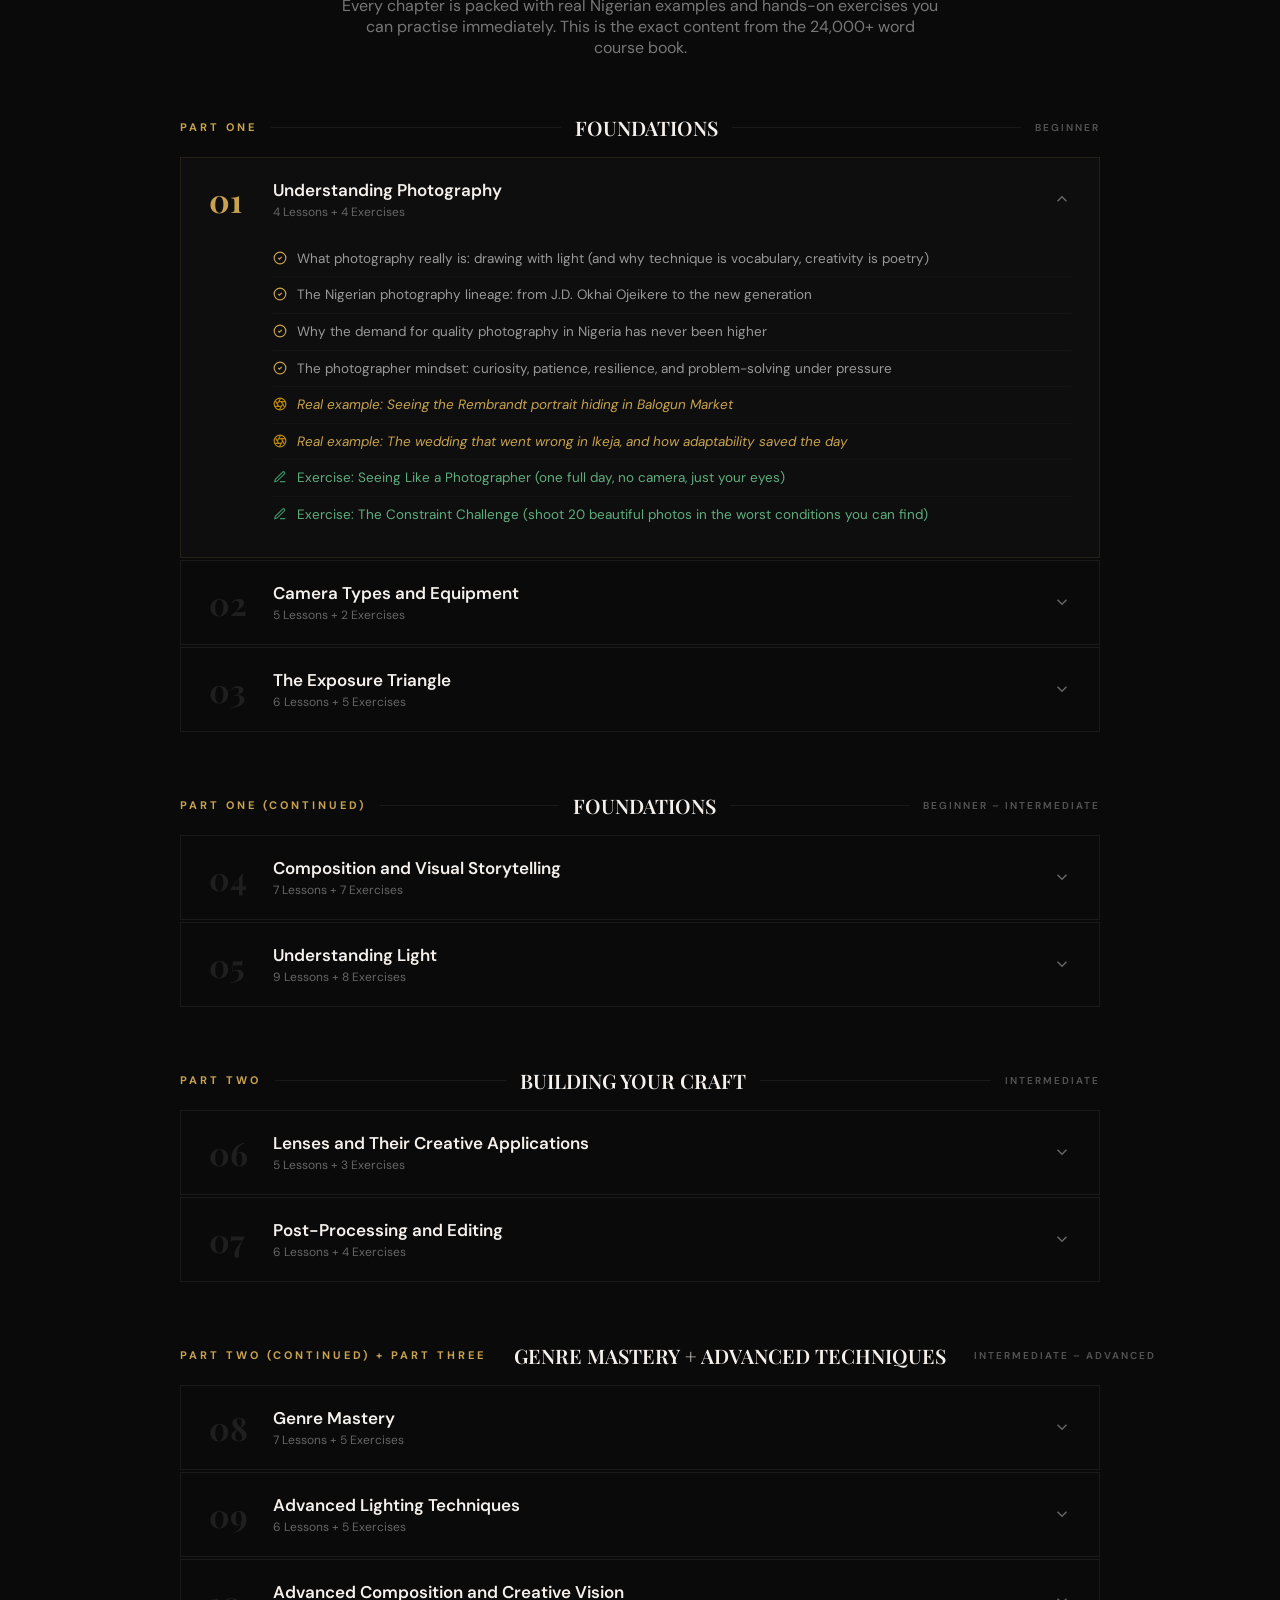
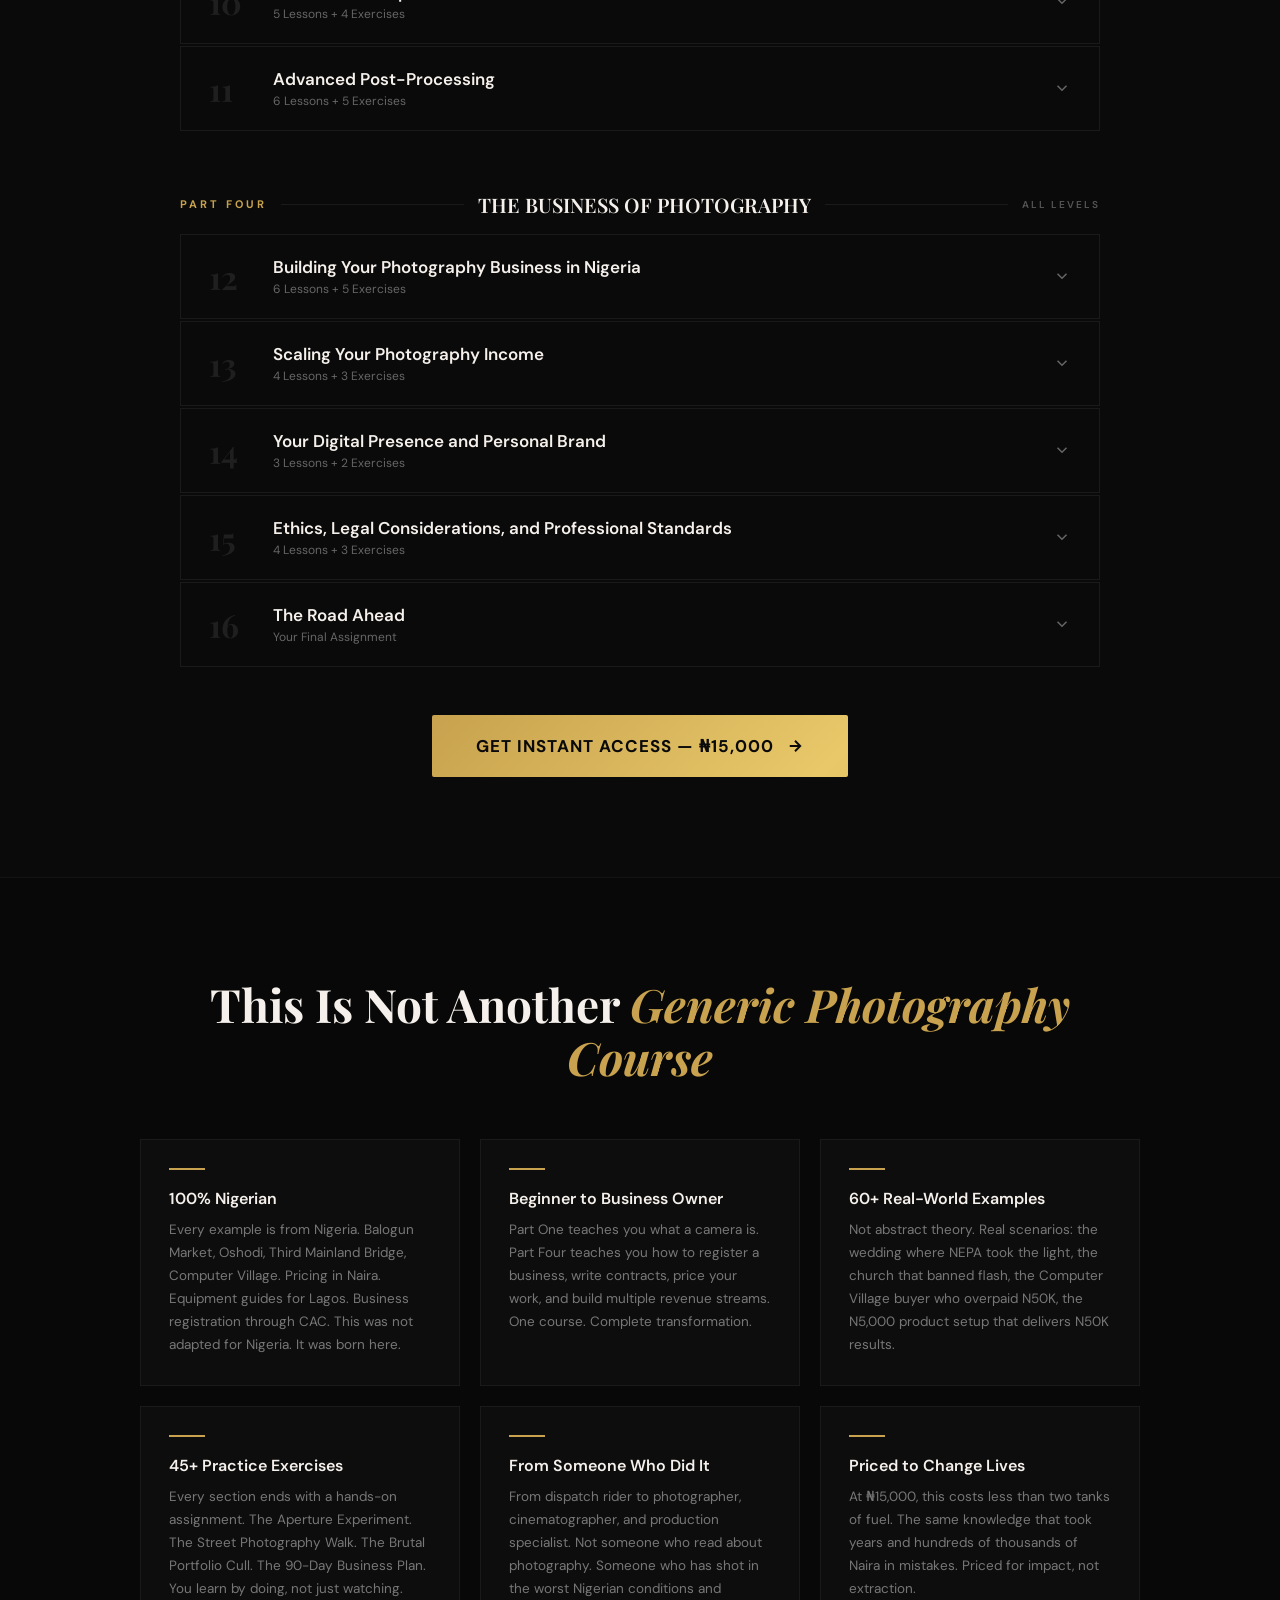
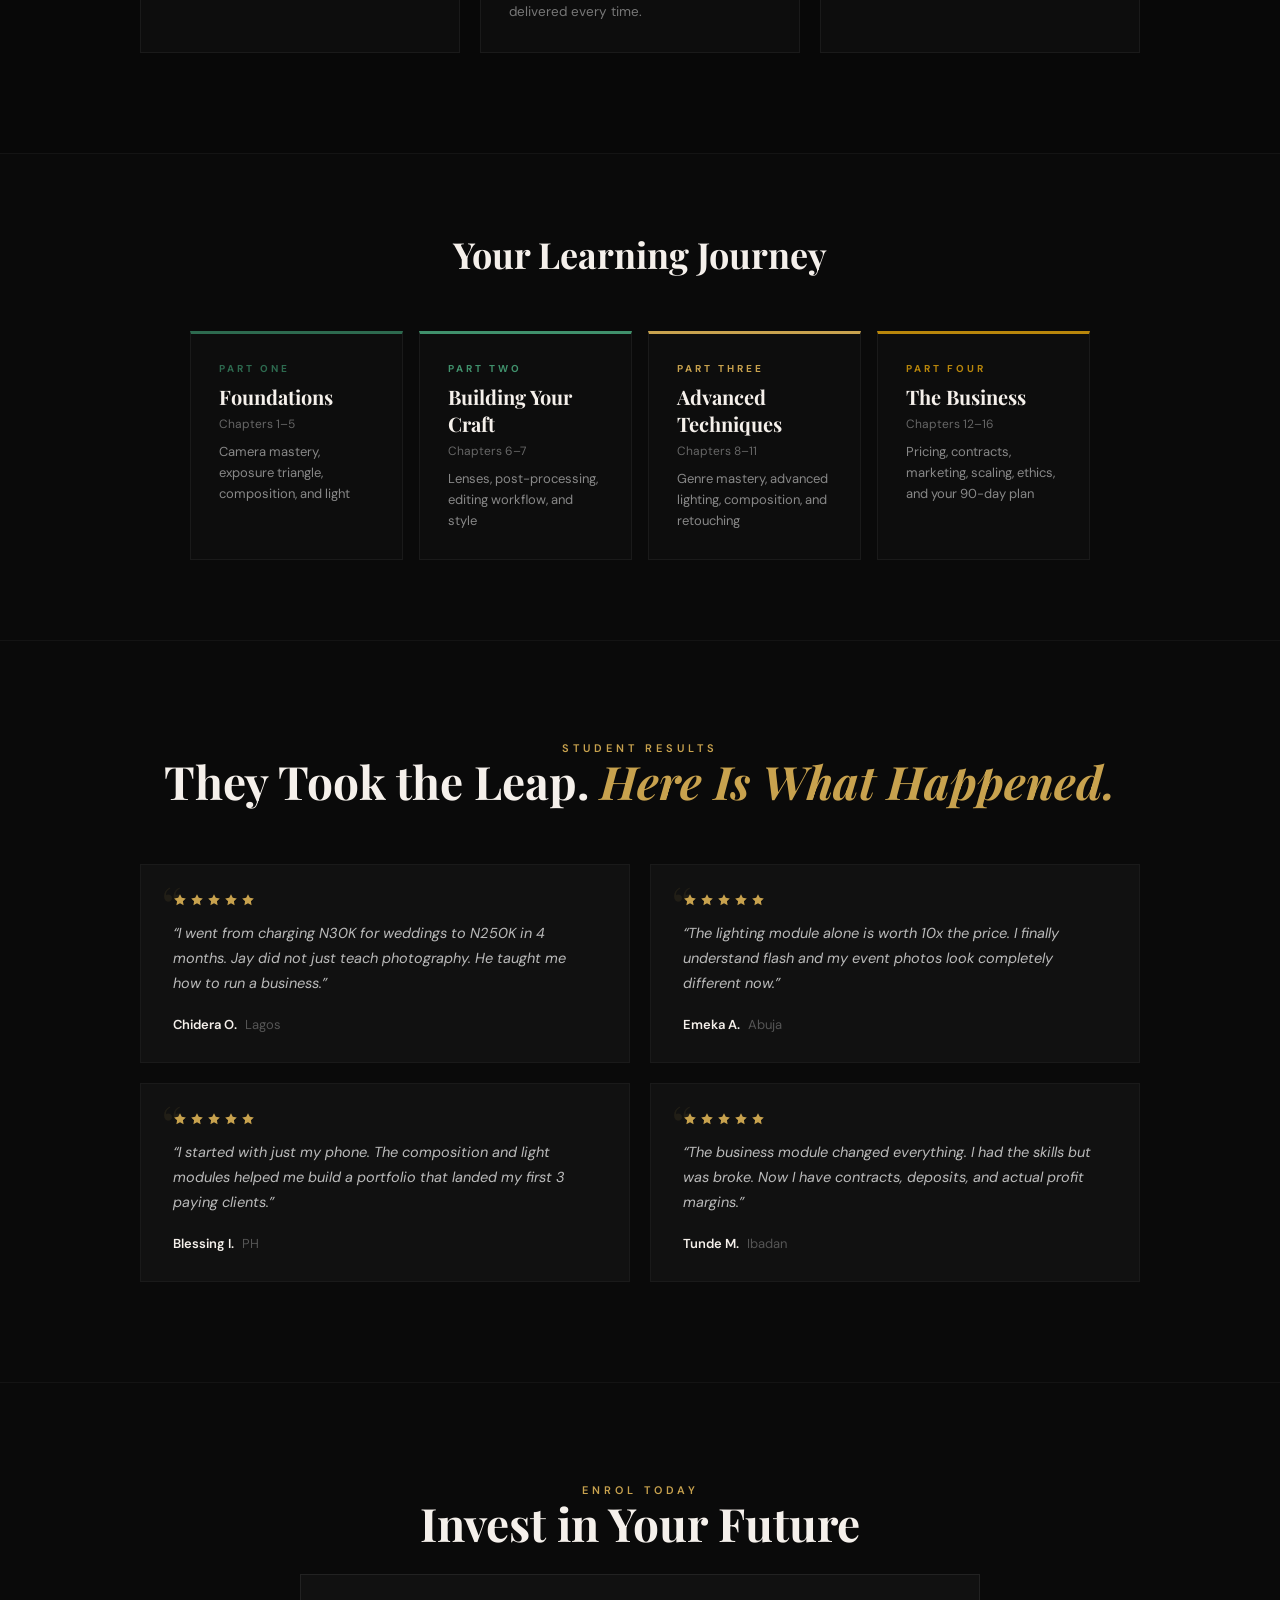
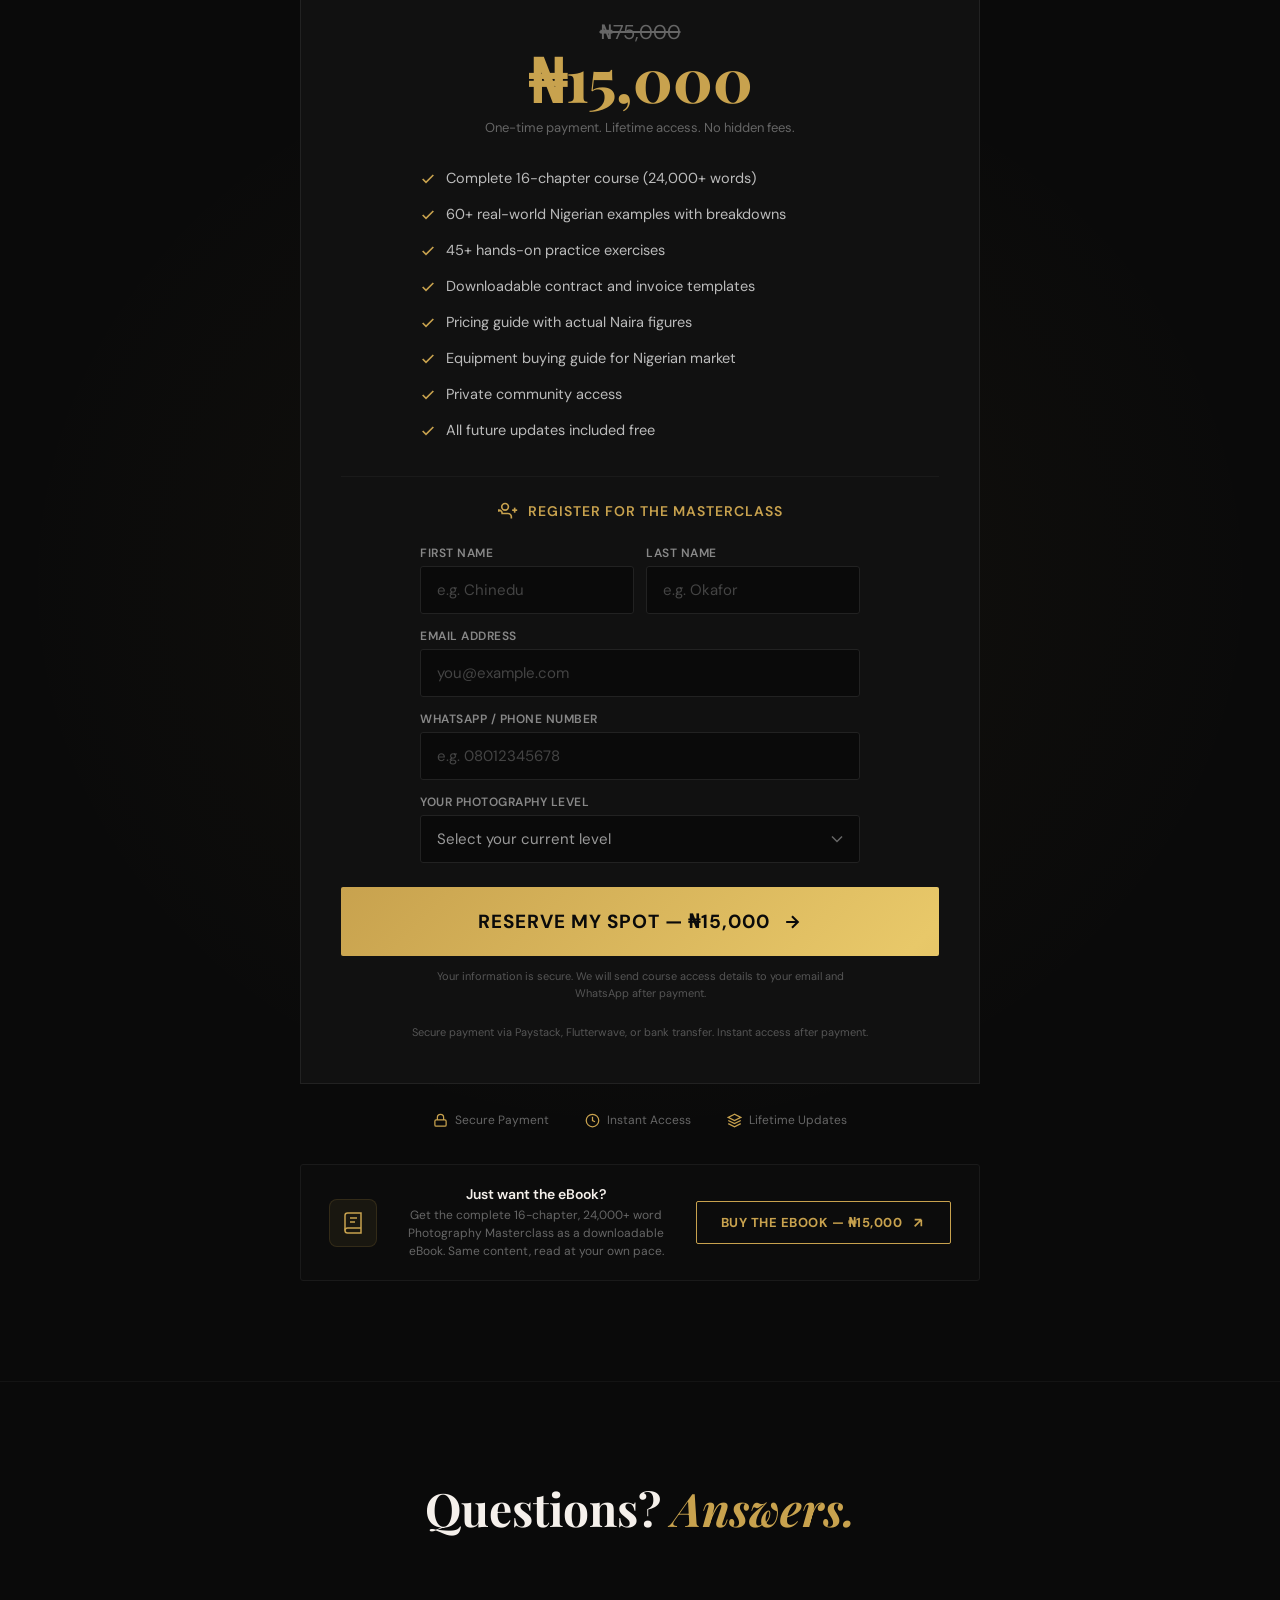
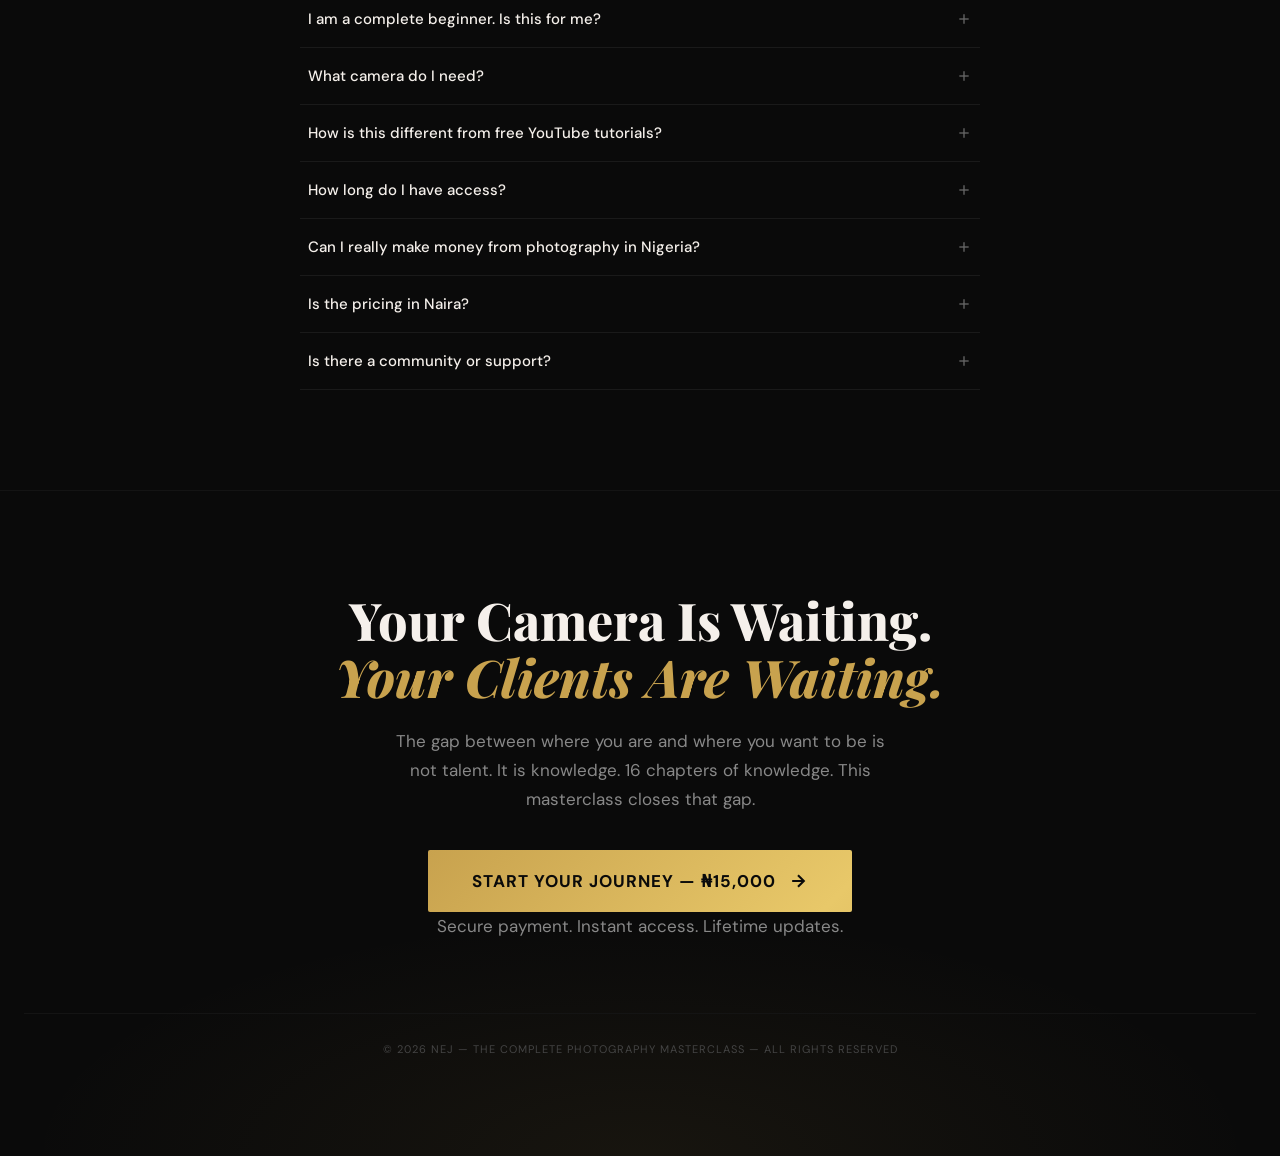
==== commit d75acd89: "Added login and firebase" ====
--- a/index.html
+++ b/index.html
@@ -13,8 +13,31 @@
       rel="stylesheet"
     />
     <link rel="stylesheet" href="styles.css" />
+    <!-- Facebook Pixel -->
+    <script>
+      !function(f,b,e,v,n,t,s)
+      {if(f.fbq)return;n=f.fbq=function(){n.callMethod?
+      n.callMethod.apply(n,arguments):n.queue.push(arguments)};
+      if(!f._fbq)f._fbq=n;n.push=n;n.loaded=!0;n.version='2.0';
+      n.queue=[];t=b.createElement(e);t.async=!0;
+      t.src=v;s=b.getElementsByTagName(e)[0];
+      s.parentNode.insertBefore(t,s)}(window, document,'script',
+      'https://connect.facebook.net/en_US/fbevents.js');
+      fbq('init', '517290012136807');
+      fbq('track', 'PageView');
+    </script>
+    <noscript>
+      <img height="1" width="1" style="display:none"
+        src="https://www.facebook.com/tr?id=517290012136807&ev=PageView&noscript=1" />
+    </noscript>
+    <!-- End Facebook Pixel -->
   </head>
   <body>
+    <!-- ═══ TOP LOGIN BAR ═══ -->
+    <div style="background:#0d0d0d; border-bottom:1px solid #1a1a1a; padding:10px 24px; display:flex; justify-content:flex-end; align-items:center; gap:10px;">
+      <span style="font-size:13px; color:#555;">Already enrolled?</span>
+      <a href="login.html" style="font-size:13px; color:#c8a24e; text-decoration:none; border:1px solid rgba(200,162,78,0.3); border-radius:8px; padding:6px 16px; transition:border-color 0.2s;" onmouseover="this.style.borderColor='#c8a24e'" onmouseout="this.style.borderColor='rgba(200,162,78,0.3)'">Log In to Course →</a>
+    </div>
     <!-- ═══ HERO ═══ -->
     <section class="hero">
       <div class="hero-bg"></div>
@@ -157,44 +180,136 @@
           <!-- ═══ INSTAGRAM PROFILES ═══ -->
           <div class="ig-showcase">
             <div class="ig-showcase-label">
-              <svg width="18" height="18" viewBox="0 0 24 24" fill="none" stroke="#C8A24E" stroke-width="1.5"><rect x="2" y="2" width="20" height="20" rx="5"/><circle cx="12" cy="12" r="5"/><circle cx="17.5" cy="6.5" r="1.5" fill="#C8A24E"/></svg>
+              <svg
+                width="18"
+                height="18"
+                viewBox="0 0 24 24"
+                fill="none"
+                stroke="#C8A24E"
+                stroke-width="1.5"
+              >
+                <rect x="2" y="2" width="20" height="20" rx="5" />
+                <circle cx="12" cy="12" r="5" />
+                <circle cx="17.5" cy="6.5" r="1.5" fill="#C8A24E" />
+              </svg>
               <span>See the work across our pages</span>
             </div>
             <div class="ig-grid">
-              <a href="https://www.instagram.com/nejstudios" target="_blank" rel="noopener" class="ig-profile-card">
+              <a
+                href="https://www.instagram.com/nejstudios"
+                target="_blank"
+                rel="noopener"
+                class="ig-profile-card"
+              >
                 <div class="ig-card-icon">
-                  <svg width="24" height="24" viewBox="0 0 24 24" fill="none" stroke="#fff" stroke-width="1.3"><rect x="2" y="2" width="20" height="20" rx="5"/><circle cx="12" cy="12" r="5"/><circle cx="17.5" cy="6.5" r="1.5" fill="#fff"/></svg>
+                  <svg
+                    width="24"
+                    height="24"
+                    viewBox="0 0 24 24"
+                    fill="none"
+                    stroke="#fff"
+                    stroke-width="1.3"
+                  >
+                    <rect x="2" y="2" width="20" height="20" rx="5" />
+                    <circle cx="12" cy="12" r="5" />
+                    <circle cx="17.5" cy="6.5" r="1.5" fill="#fff" />
+                  </svg>
                 </div>
                 <div class="ig-card-info">
                   <span class="ig-card-handle">@nejstudios</span>
-                  <span class="ig-card-desc">Photography &amp; Creative Studio</span>
+                  <span class="ig-card-desc"
+                    >Photography &amp; Creative Studio</span
+                  >
                 </div>
                 <div class="ig-card-arrow">
-                  <svg width="16" height="16" viewBox="0 0 24 24" fill="none" stroke="#C8A24E" stroke-width="2"><path d="M7 17L17 7M17 7H7M17 7v10"/></svg>
+                  <svg
+                    width="16"
+                    height="16"
+                    viewBox="0 0 24 24"
+                    fill="none"
+                    stroke="#C8A24E"
+                    stroke-width="2"
+                  >
+                    <path d="M7 17L17 7M17 7H7M17 7v10" />
+                  </svg>
                 </div>
               </a>
-              <a href="https://www.instagram.com/nejproduction" target="_blank" rel="noopener" class="ig-profile-card">
+              <a
+                href="https://www.instagram.com/nejproduction"
+                target="_blank"
+                rel="noopener"
+                class="ig-profile-card"
+              >
                 <div class="ig-card-icon">
-                  <svg width="24" height="24" viewBox="0 0 24 24" fill="none" stroke="#fff" stroke-width="1.3"><rect x="2" y="2" width="20" height="20" rx="5"/><circle cx="12" cy="12" r="5"/><circle cx="17.5" cy="6.5" r="1.5" fill="#fff"/></svg>
+                  <svg
+                    width="24"
+                    height="24"
+                    viewBox="0 0 24 24"
+                    fill="none"
+                    stroke="#fff"
+                    stroke-width="1.3"
+                  >
+                    <rect x="2" y="2" width="20" height="20" rx="5" />
+                    <circle cx="12" cy="12" r="5" />
+                    <circle cx="17.5" cy="6.5" r="1.5" fill="#fff" />
+                  </svg>
                 </div>
                 <div class="ig-card-info">
                   <span class="ig-card-handle">@nejproduction</span>
-                  <span class="ig-card-desc">Cinematography &amp; Production</span>
+                  <span class="ig-card-desc"
+                    >Cinematography &amp; Production</span
+                  >
                 </div>
                 <div class="ig-card-arrow">
-                  <svg width="16" height="16" viewBox="0 0 24 24" fill="none" stroke="#C8A24E" stroke-width="2"><path d="M7 17L17 7M17 7H7M17 7v10"/></svg>
+                  <svg
+                    width="16"
+                    height="16"
+                    viewBox="0 0 24 24"
+                    fill="none"
+                    stroke="#C8A24E"
+                    stroke-width="2"
+                  >
+                    <path d="M7 17L17 7M17 7H7M17 7v10" />
+                  </svg>
                 </div>
               </a>
-              <a href="https://www.instagram.com/nejweddings" target="_blank" rel="noopener" class="ig-profile-card">
+              <a
+                href="https://www.instagram.com/nejweddings"
+                target="_blank"
+                rel="noopener"
+                class="ig-profile-card"
+              >
                 <div class="ig-card-icon">
-                  <svg width="24" height="24" viewBox="0 0 24 24" fill="none" stroke="#fff" stroke-width="1.3"><rect x="2" y="2" width="20" height="20" rx="5"/><circle cx="12" cy="12" r="5"/><circle cx="17.5" cy="6.5" r="1.5" fill="#fff"/></svg>
+                  <svg
+                    width="24"
+                    height="24"
+                    viewBox="0 0 24 24"
+                    fill="none"
+                    stroke="#fff"
+                    stroke-width="1.3"
+                  >
+                    <rect x="2" y="2" width="20" height="20" rx="5" />
+                    <circle cx="12" cy="12" r="5" />
+                    <circle cx="17.5" cy="6.5" r="1.5" fill="#fff" />
+                  </svg>
                 </div>
                 <div class="ig-card-info">
                   <span class="ig-card-handle">@nejweddings</span>
-                  <span class="ig-card-desc">Wedding Photography &amp; Films</span>
+                  <span class="ig-card-desc"
+                    >Wedding Photography &amp; Films</span
+                  >
                 </div>
                 <div class="ig-card-arrow">
-                  <svg width="16" height="16" viewBox="0 0 24 24" fill="none" stroke="#C8A24E" stroke-width="2"><path d="M7 17L17 7M17 7H7M17 7v10"/></svg>
+                  <svg
+                    width="16"
+                    height="16"
+                    viewBox="0 0 24 24"
+                    fill="none"
+                    stroke="#C8A24E"
+                    stroke-width="2"
+                  >
+                    <path d="M7 17L17 7M17 7H7M17 7v10" />
+                  </svg>
                 </div>
               </a>
             </div>
@@ -580,7 +695,7 @@
             <a
               href="#"
               class="ebook-btn"
-              onclick="window.open('hhttps://selar.com/774o60z416','_blank'); return false;"
+              onclick="window.open('https://selar.com/774o60z416','_blank'); return false;"
             >
               Buy the eBook &mdash; &#x20A6;15,000
               <svg
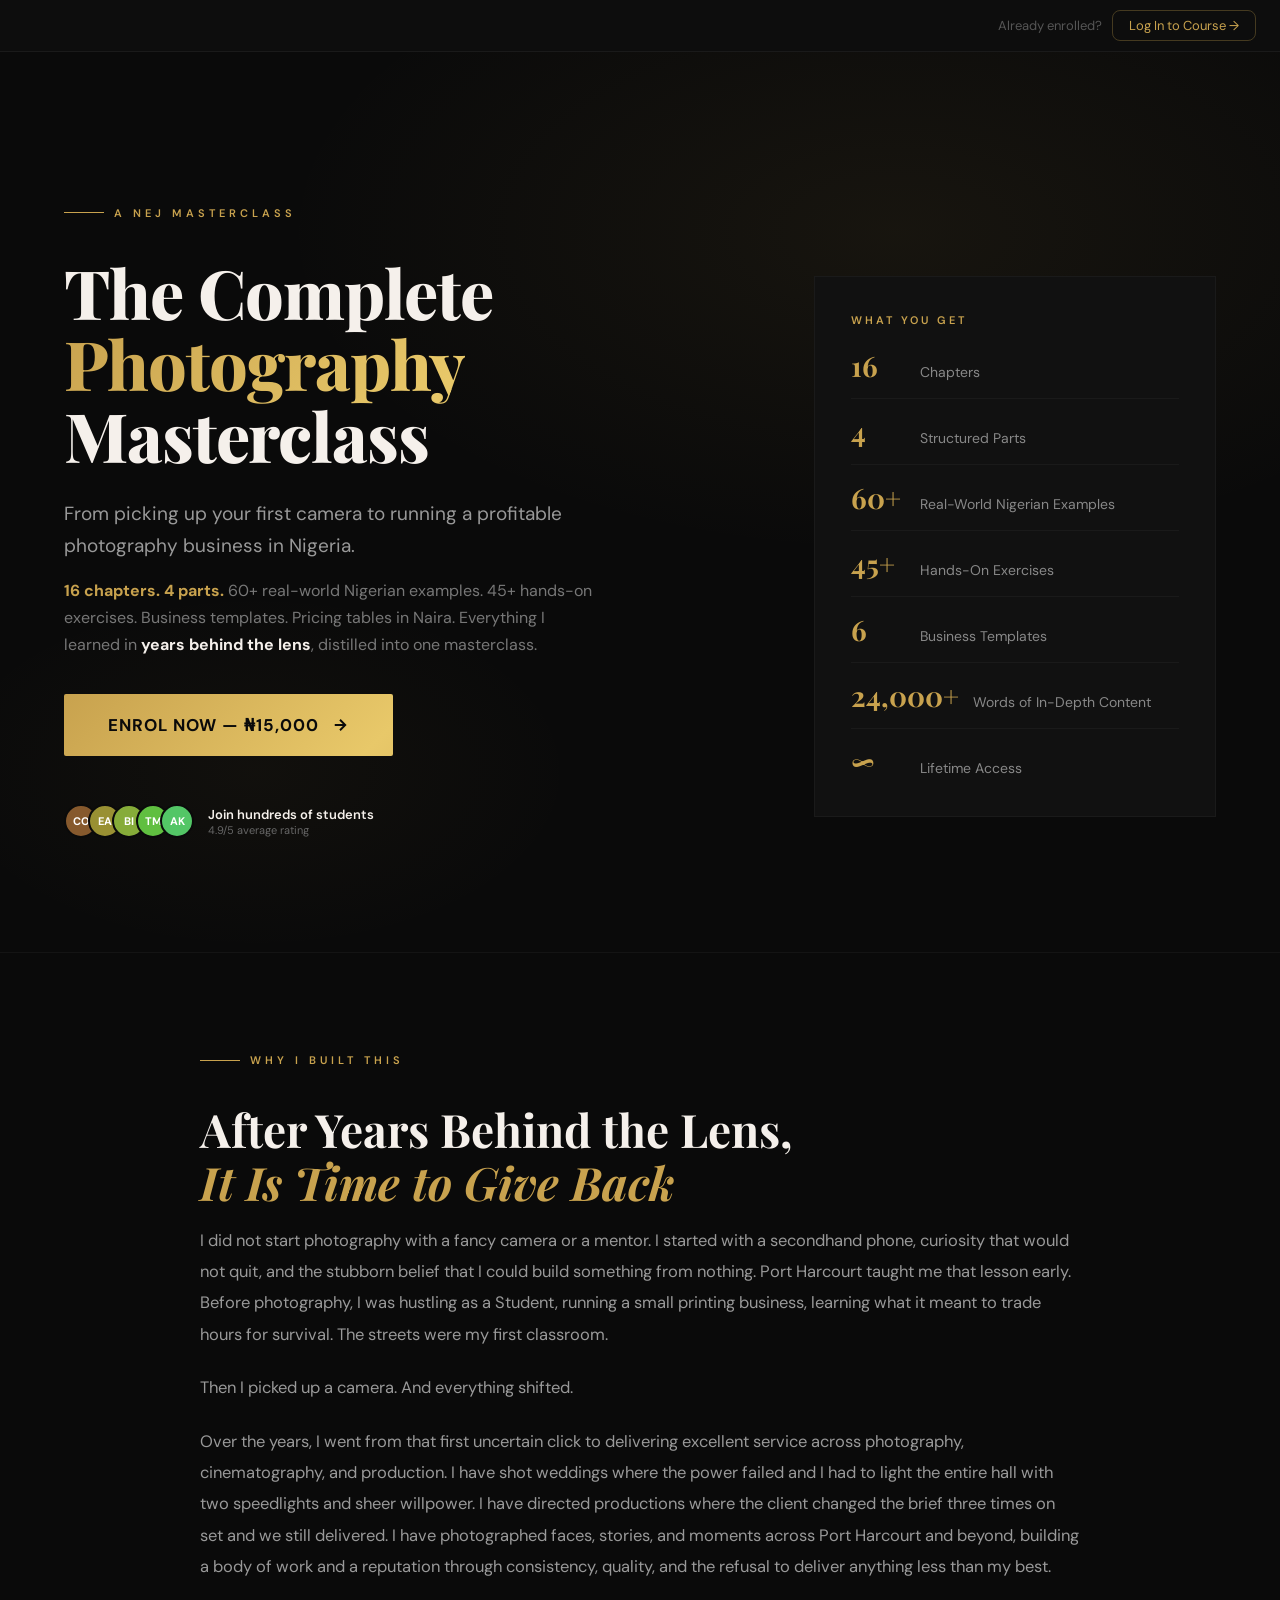
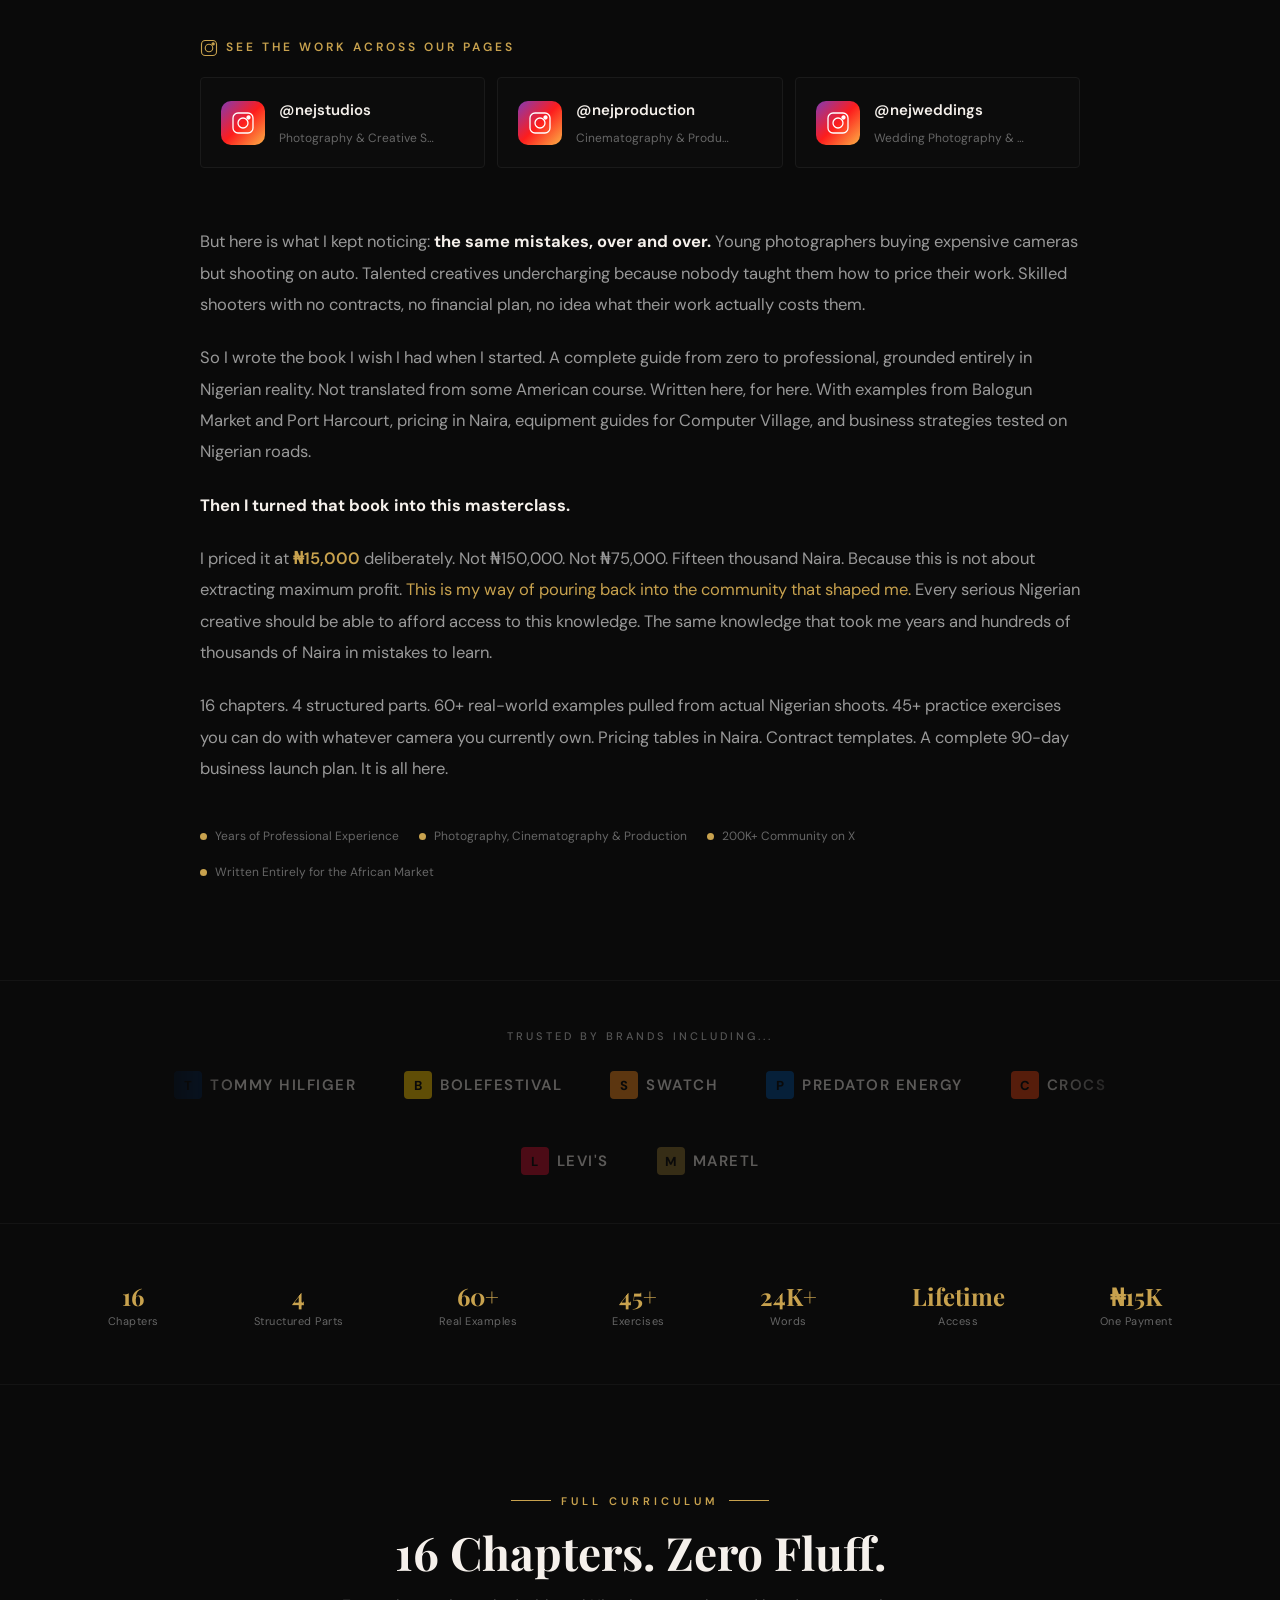
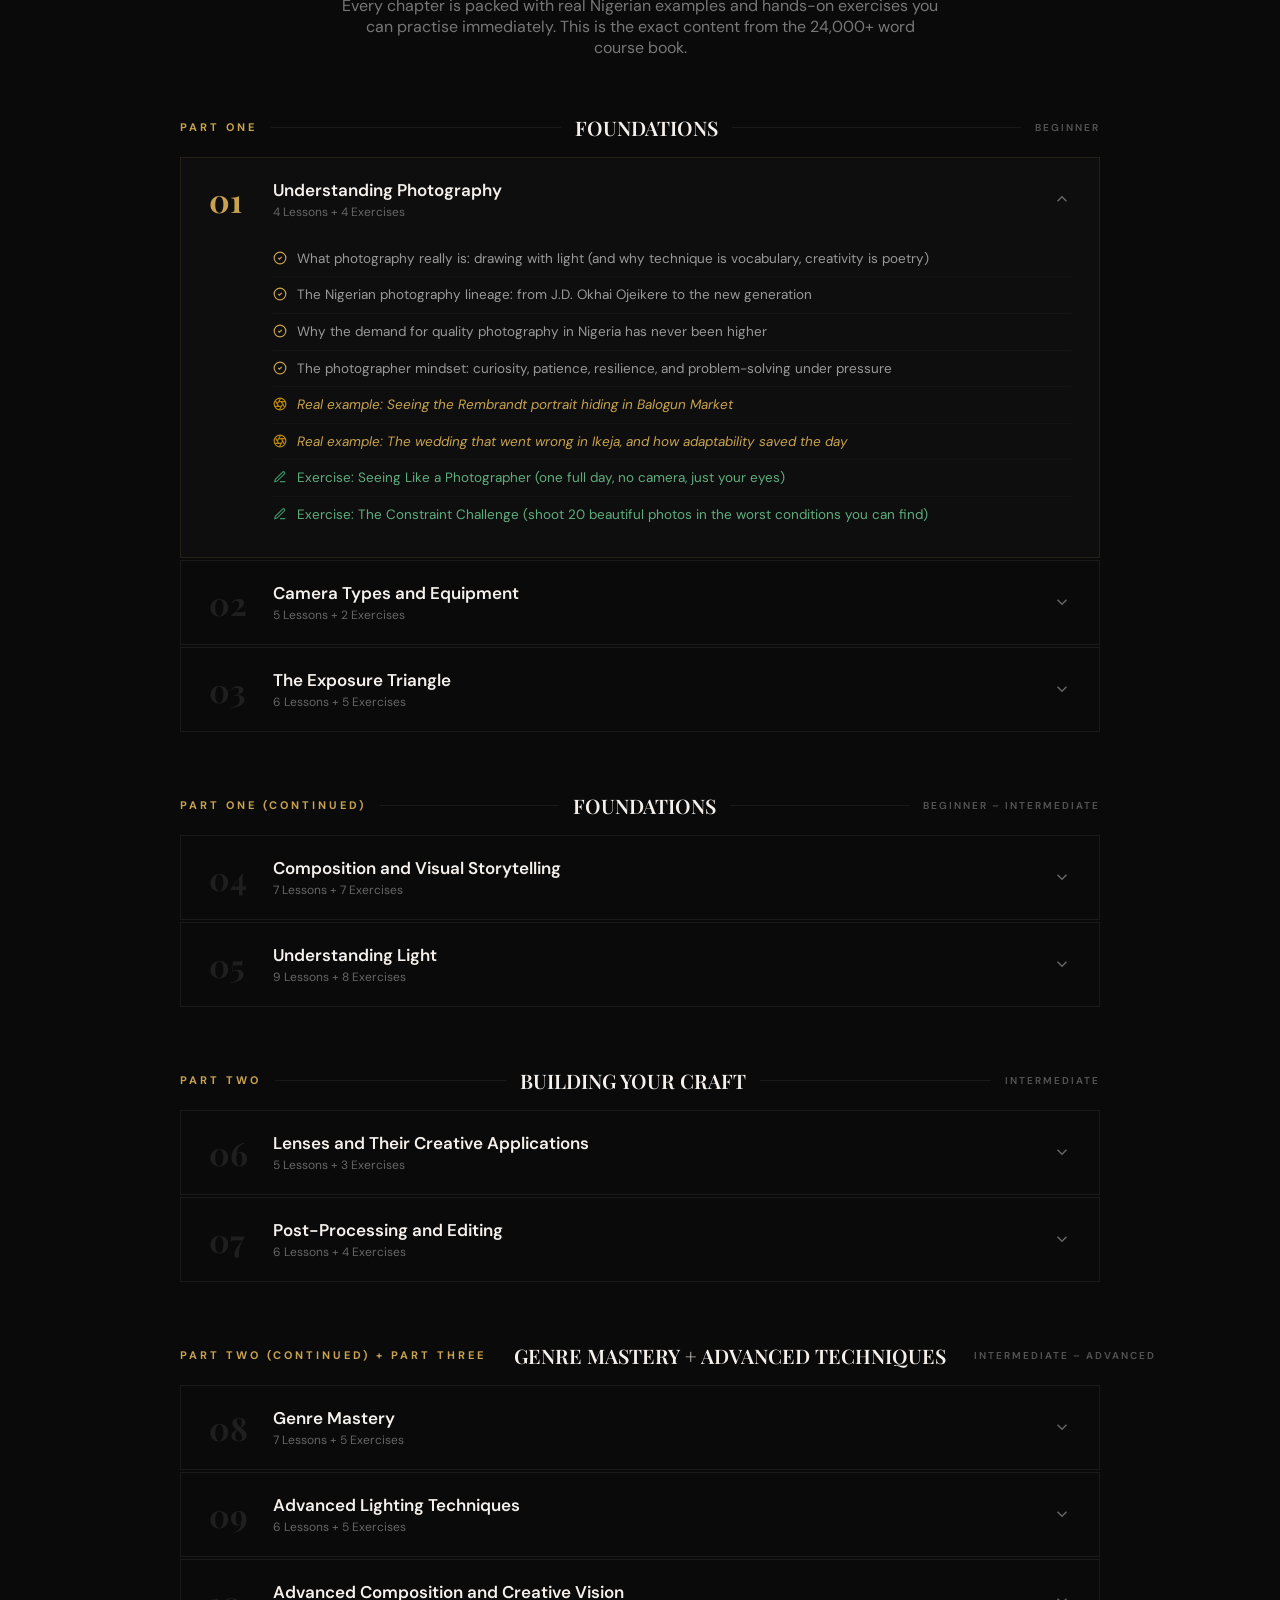
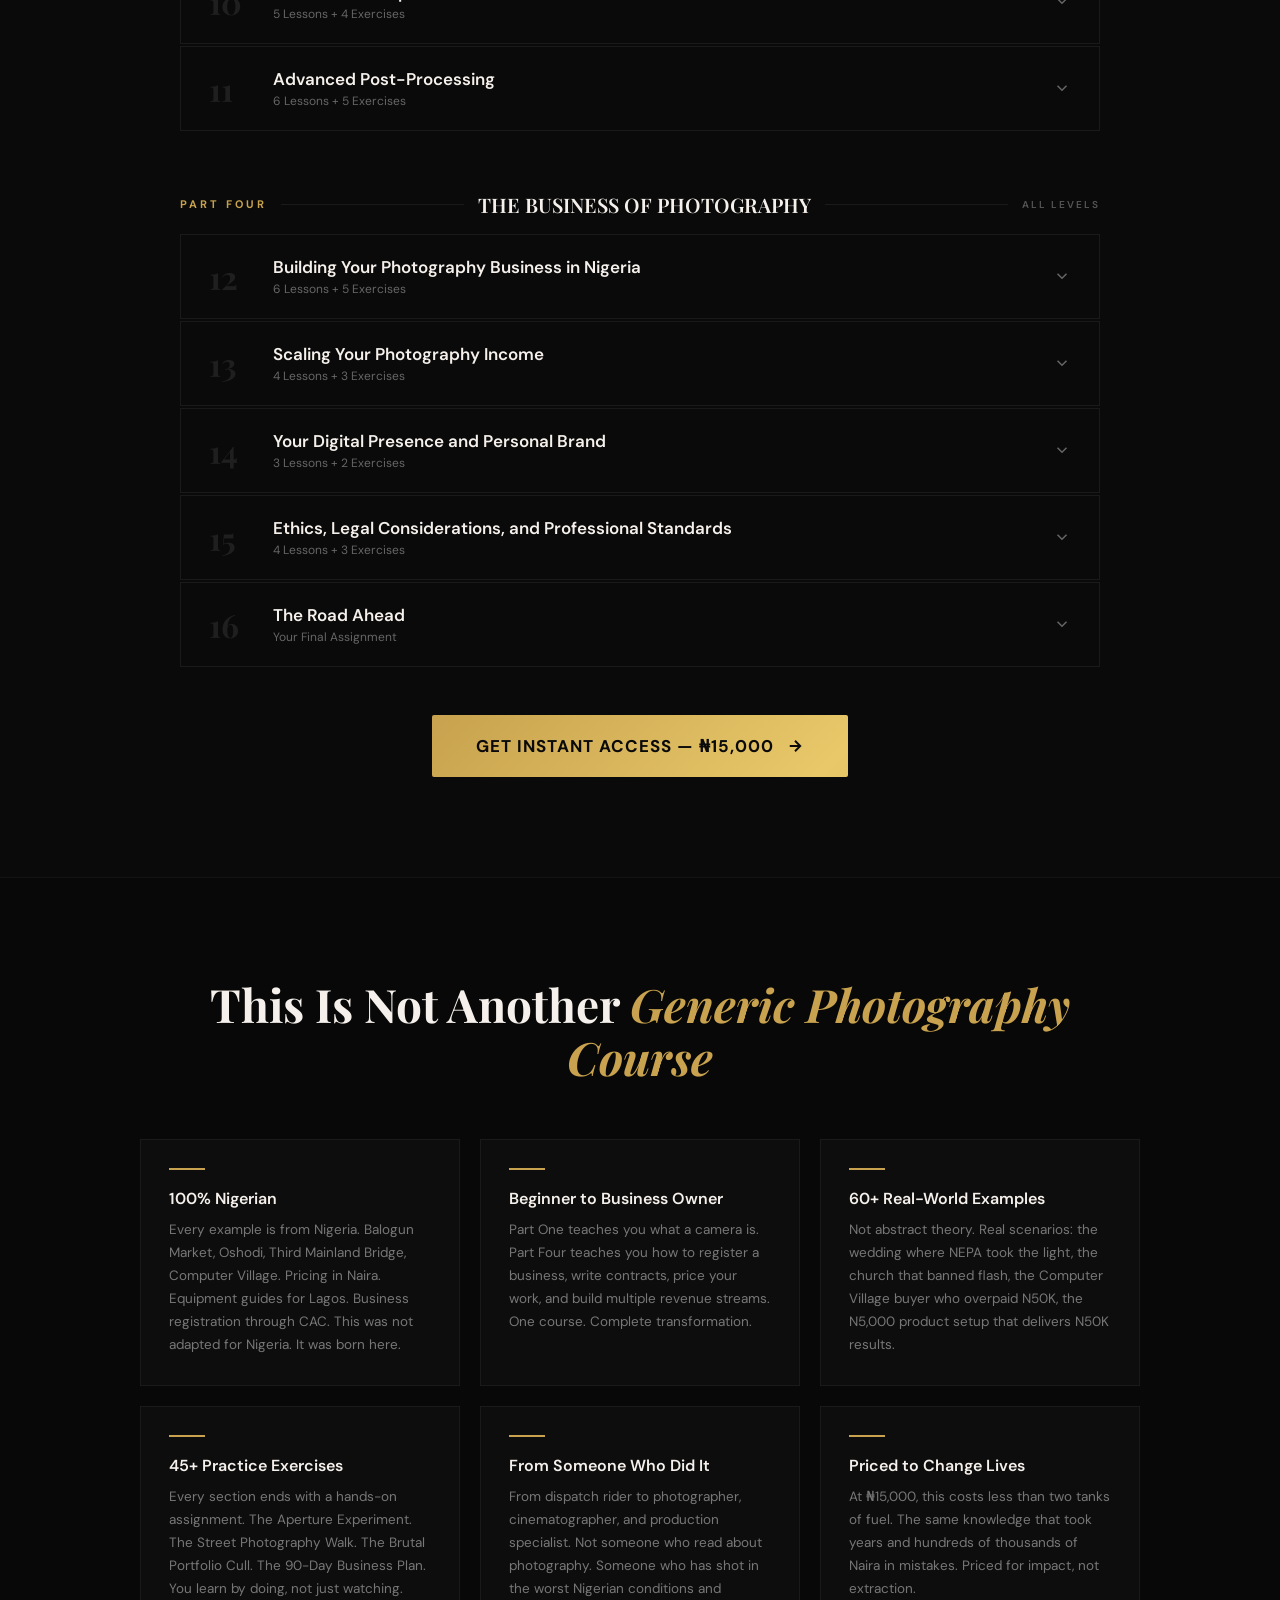
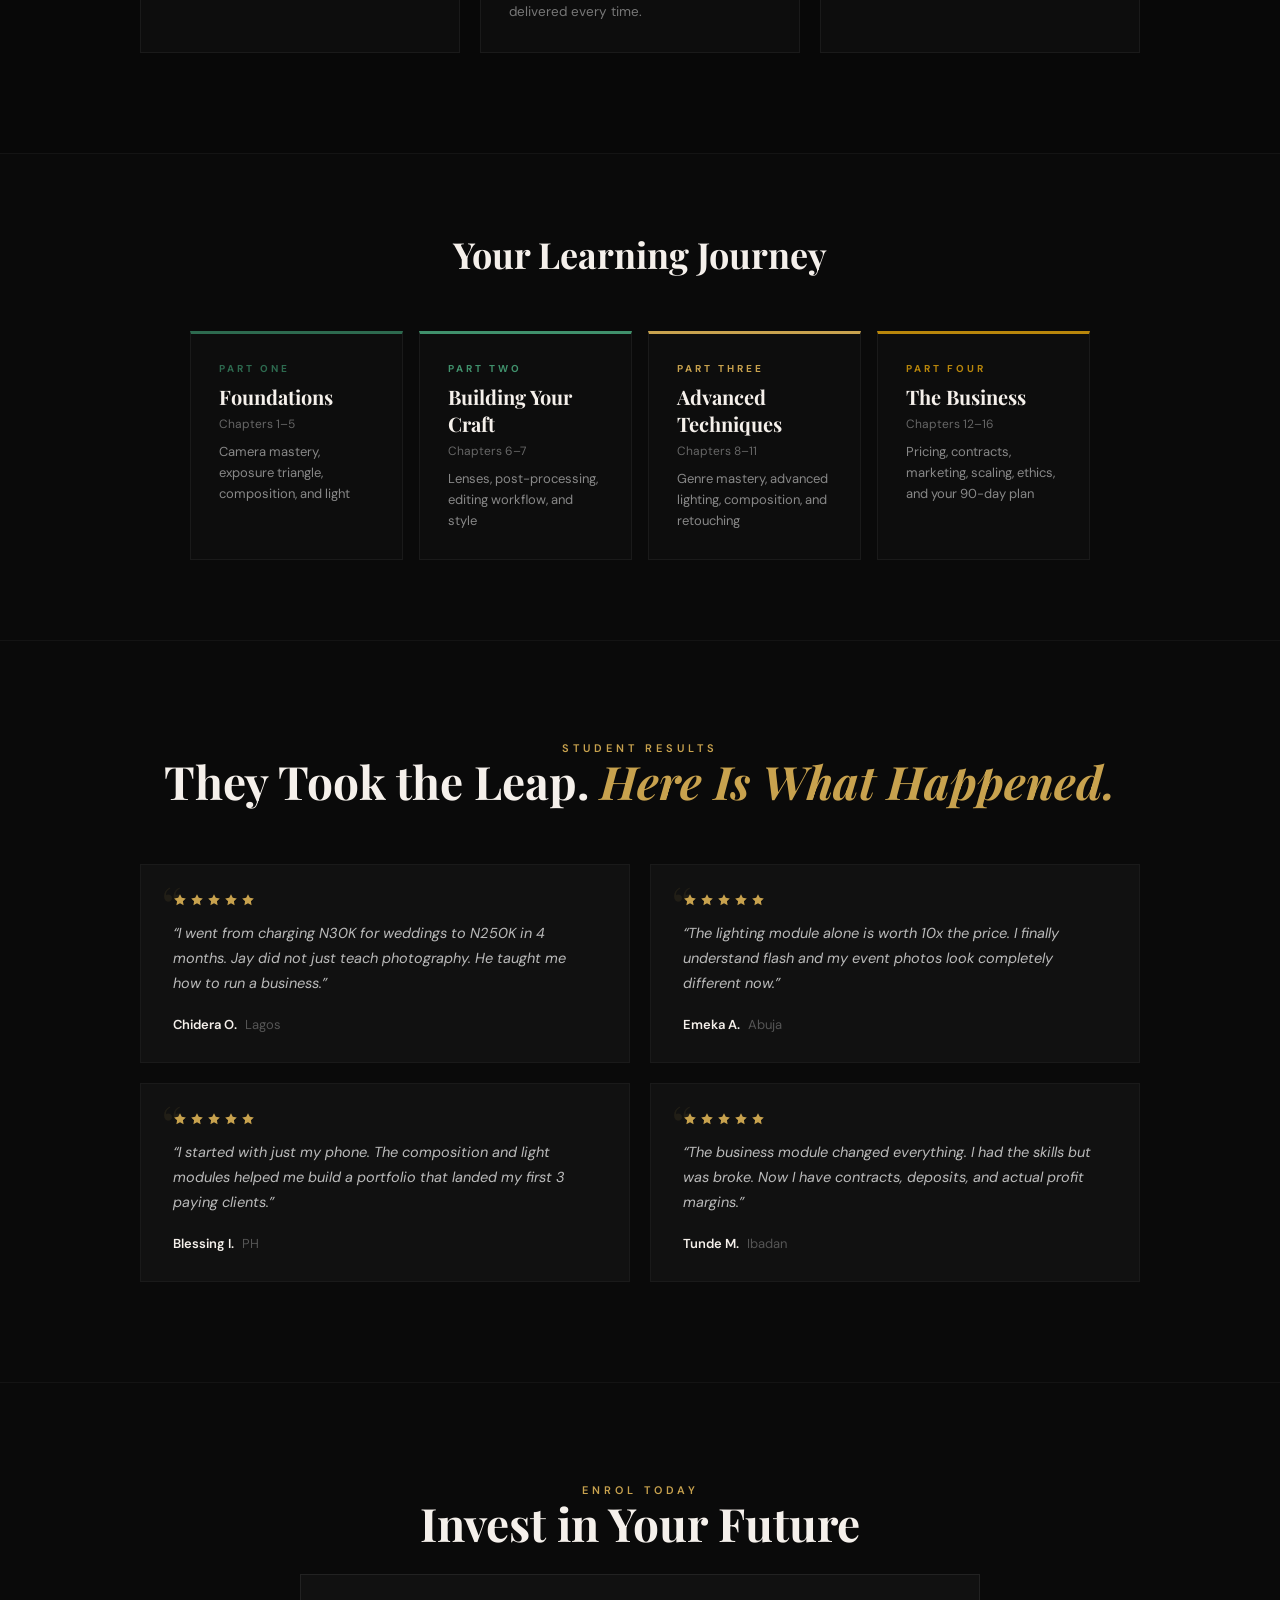
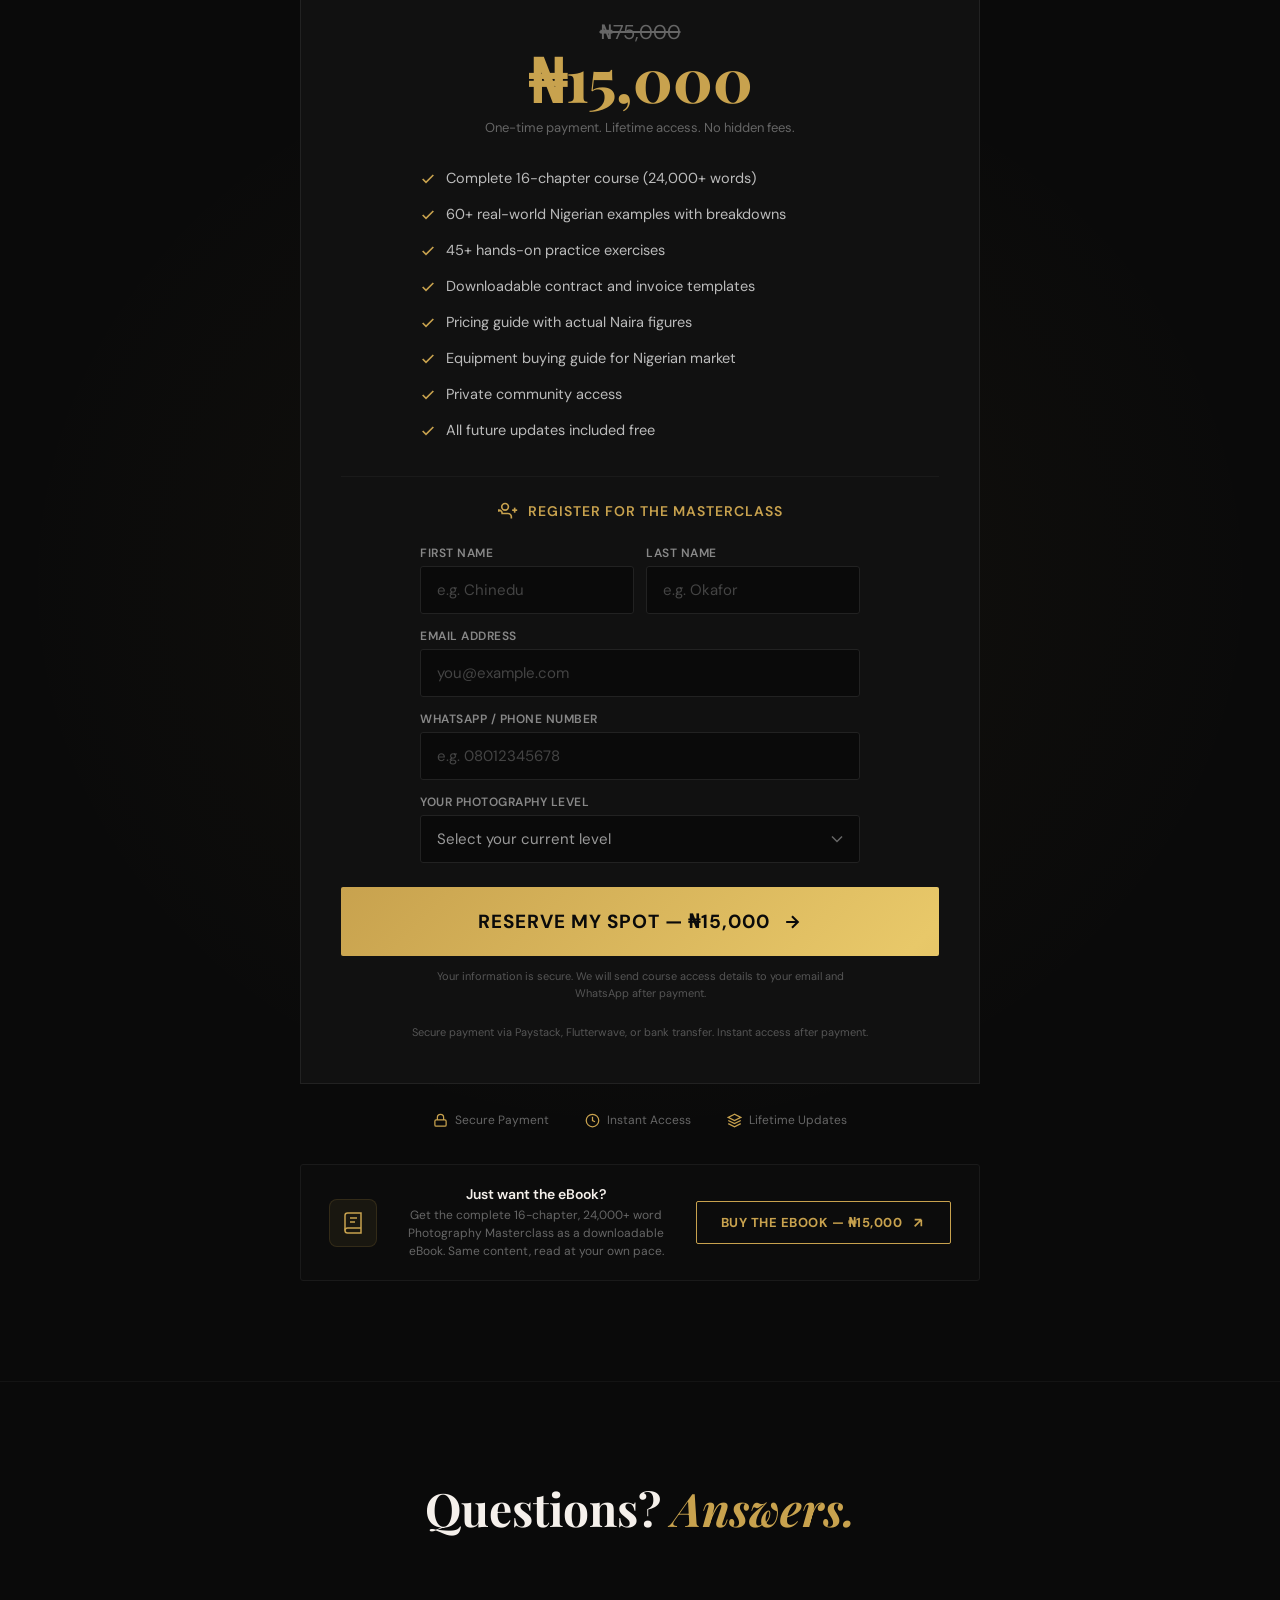
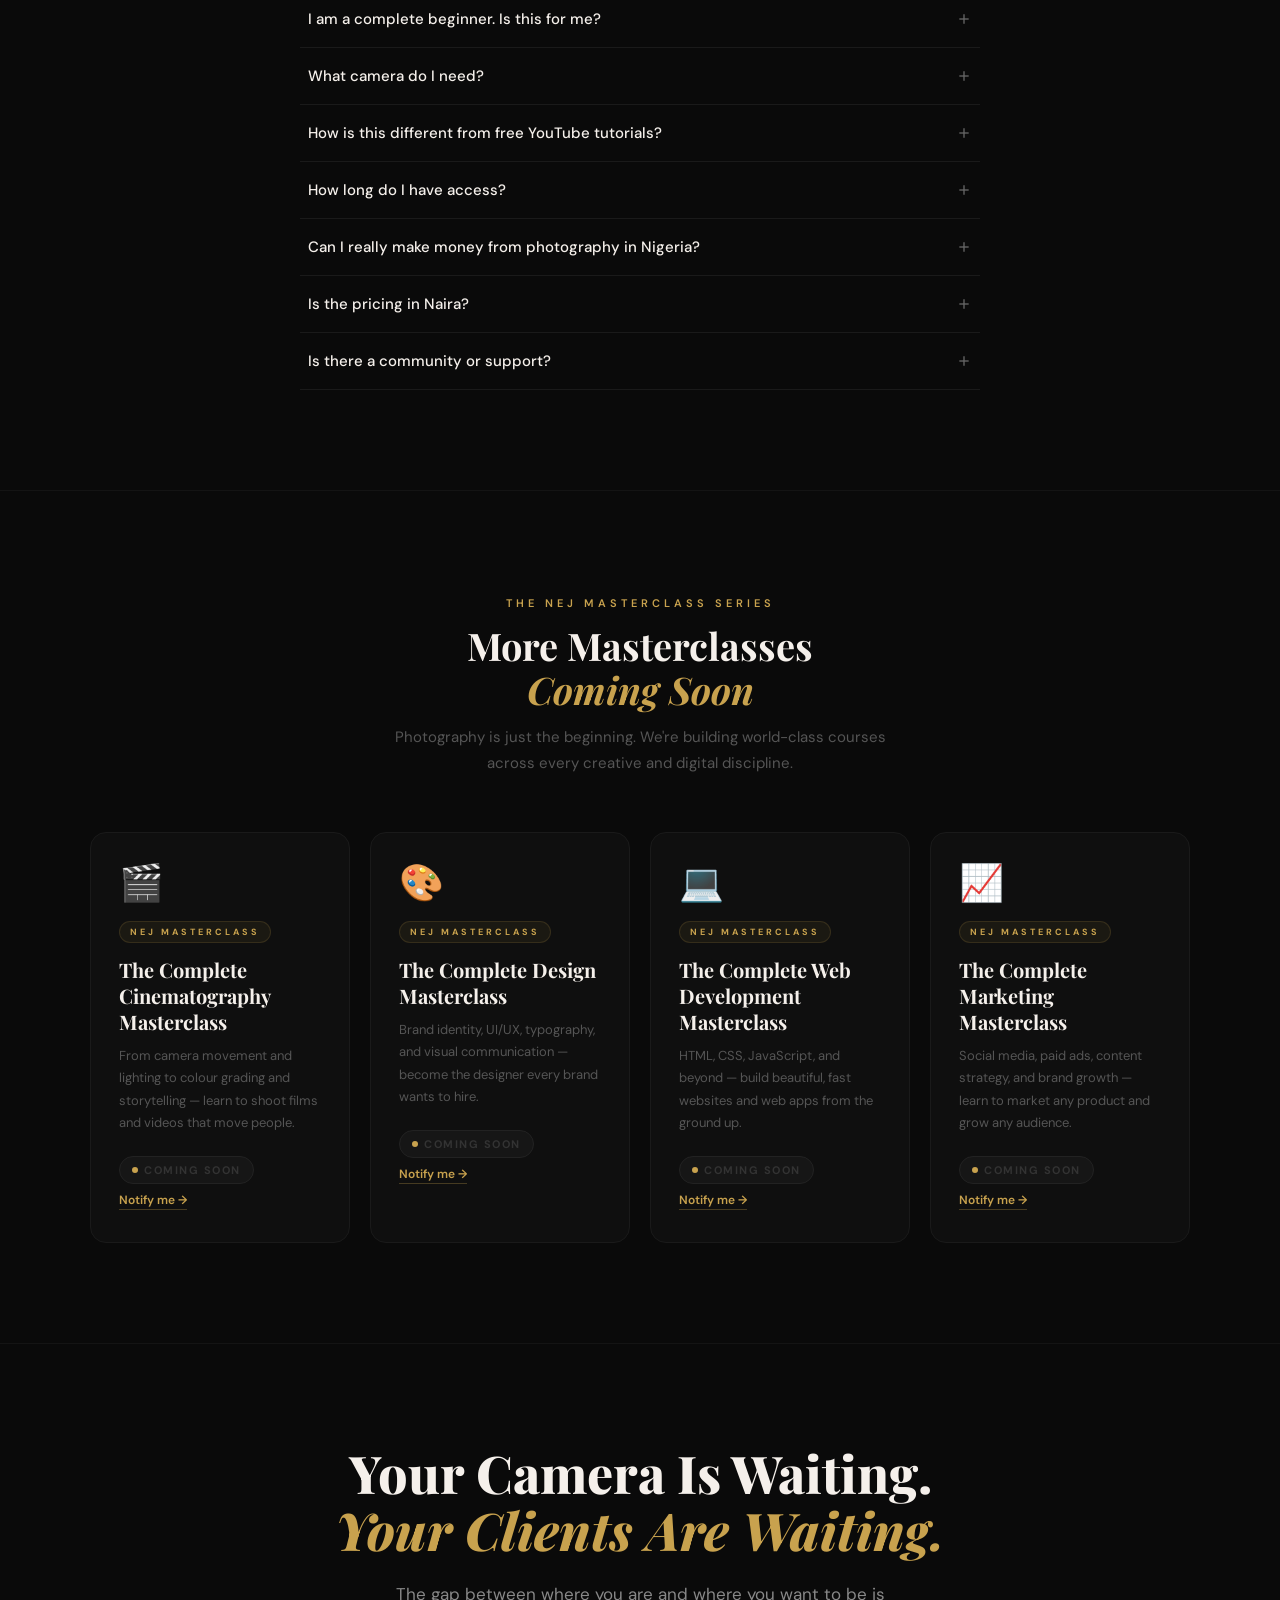
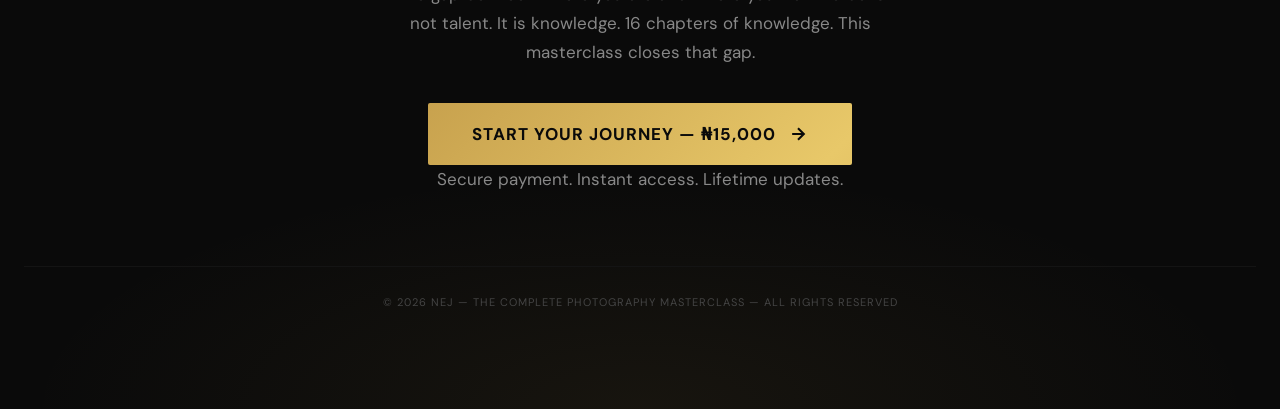
==== commit 2cee582d: "Add eBook download flow + clean URLs + supporting pages - New: ebook.html — Firebase-auth-gated eBoo" ====
--- a/index.html
+++ b/index.html
@@ -3,7 +3,7 @@
   <head>
     <meta charset="UTF-8" />
     <meta name="viewport" content="width=device-width, initial-scale=1.0" />
-    <title>The Complete Photography Masterclass | Jay</title>
+    <title>The Complete Photography Masterclass | NEJ Masterclass</title>
     <meta
       name="description"
       content="From picking up your first camera to running a profitable photography business in Nigeria. 16 chapters, 60+ real-world examples, 45+ exercises. Enrol for ₦15,000."
@@ -23,12 +23,12 @@
       t.src=v;s=b.getElementsByTagName(e)[0];
       s.parentNode.insertBefore(t,s)}(window, document,'script',
       'https://connect.facebook.net/en_US/fbevents.js');
-      fbq('init', '517290012136807');
+      fbq('init', '1439204833875332');
       fbq('track', 'PageView');
     </script>
     <noscript>
       <img height="1" width="1" style="display:none"
-        src="https://www.facebook.com/tr?id=517290012136807&ev=PageView&noscript=1" />
+        src="https://www.facebook.com/tr?id=1439204833875332&ev=PageView&noscript=1" />
     </noscript>
     <!-- End Facebook Pixel -->
   </head>
@@ -36,7 +36,7 @@
     <!-- ═══ TOP LOGIN BAR ═══ -->
     <div style="background:#0d0d0d; border-bottom:1px solid #1a1a1a; padding:10px 24px; display:flex; justify-content:flex-end; align-items:center; gap:10px;">
       <span style="font-size:13px; color:#555;">Already enrolled?</span>
-      <a href="login.html" style="font-size:13px; color:#c8a24e; text-decoration:none; border:1px solid rgba(200,162,78,0.3); border-radius:8px; padding:6px 16px; transition:border-color 0.2s;" onmouseover="this.style.borderColor='#c8a24e'" onmouseout="this.style.borderColor='rgba(200,162,78,0.3)'">Log In to Course →</a>
+      <a href="/login" style="font-size:13px; color:#c8a24e; text-decoration:none; border:1px solid rgba(200,162,78,0.3); border-radius:8px; padding:6px 16px; transition:border-color 0.2s;" onmouseover="this.style.borderColor='#c8a24e'" onmouseout="this.style.borderColor='rgba(200,162,78,0.3)'">Log In to Course →</a>
     </div>
     <!-- ═══ HERO ═══ -->
     <section class="hero">
@@ -726,6 +726,69 @@
       </div>
     </section>
 
+    <!-- ═══ MORE MASTERCLASSES ═══ -->
+    <section class="more-classes anim-section">
+      <div class="more-classes-inner">
+        <div class="more-classes-head">
+          <span class="section-label">The NEJ Masterclass Series</span>
+          <h2 class="section-title">More Masterclasses<br /><span class="gold italic">Coming Soon</span></h2>
+          <p class="section-sub">Photography is just the beginning. We're building world-class courses across every creative and digital discipline.</p>
+        </div>
+
+        <div class="more-grid">
+
+          <!-- Cinematography -->
+          <div class="more-card">
+            <span class="more-card-icon">🎬</span>
+            <div class="more-card-tag">NEJ Masterclass</div>
+            <div class="more-card-title">The Complete Cinematography Masterclass</div>
+            <div class="more-card-desc">From camera movement and lighting to colour grading and storytelling — learn to shoot films and videos that move people.</div>
+            <div class="more-card-footer">
+              <span class="coming-soon-badge"><span class="dot"></span>Coming Soon</span>
+              <a href="#regForm" class="notify-link">Notify me →</a>
+            </div>
+          </div>
+
+          <!-- Design -->
+          <div class="more-card">
+            <span class="more-card-icon">🎨</span>
+            <div class="more-card-tag">NEJ Masterclass</div>
+            <div class="more-card-title">The Complete Design Masterclass</div>
+            <div class="more-card-desc">Brand identity, UI/UX, typography, and visual communication — become the designer every brand wants to hire.</div>
+            <div class="more-card-footer">
+              <span class="coming-soon-badge"><span class="dot"></span>Coming Soon</span>
+              <a href="#regForm" class="notify-link">Notify me →</a>
+            </div>
+          </div>
+
+          <!-- Web Development -->
+          <div class="more-card">
+            <span class="more-card-icon">💻</span>
+            <div class="more-card-tag">NEJ Masterclass</div>
+            <div class="more-card-title">The Complete Web Development Masterclass</div>
+            <div class="more-card-desc">HTML, CSS, JavaScript, and beyond — build beautiful, fast websites and web apps from the ground up.</div>
+            <div class="more-card-footer">
+              <span class="coming-soon-badge"><span class="dot"></span>Coming Soon</span>
+              <a href="#regForm" class="notify-link">Notify me →</a>
+            </div>
+          </div>
+
+          <!-- Marketing -->
+          <div class="more-card">
+            <span class="more-card-icon">📈</span>
+            <div class="more-card-tag">NEJ Masterclass</div>
+            <div class="more-card-title">The Complete Marketing Masterclass</div>
+            <div class="more-card-desc">Social media, paid ads, content strategy, and brand growth — learn to market any product and grow any audience.</div>
+            <div class="more-card-footer">
+              <span class="coming-soon-badge"><span class="dot"></span>Coming Soon</span>
+              <a href="#regForm" class="notify-link">Notify me →</a>
+            </div>
+          </div>
+
+        </div>
+      </div>
+    </section>
+
     <!-- ═══ FINAL CTA ═══ -->
     <section class="final-cta">
       <div class="final-cta-inner">
--- a/styles.css
+++ b/styles.css
@@ -1129,6 +1129,139 @@
   color: #444;
   letter-spacing: 1px;
 }
+
+/* ═══ MORE MASTERCLASSES ═══ */
+.more-classes {
+  padding: 100px 24px;
+  background: #0a0a0a;
+  border-top: 1px solid #141414;
+}
+.more-classes-inner {
+  max-width: 1100px;
+  margin: 0 auto;
+}
+.more-classes-head {
+  text-align: center;
+  margin-bottom: 56px;
+}
+.more-classes-head .section-label {
+  display: inline-block;
+  margin-bottom: 14px;
+}
+.more-classes-head .section-title {
+  font-size: clamp(26px, 3vw, 38px);
+  margin-bottom: 14px;
+}
+.more-classes-head .section-sub {
+  font-size: 15px;
+  color: #555;
+  max-width: 520px;
+  margin: 0 auto;
+  line-height: 1.7;
+}
+.more-grid {
+  display: grid;
+  grid-template-columns: repeat(auto-fit, minmax(240px, 1fr));
+  gap: 20px;
+}
+.more-card {
+  background: #0f0f0f;
+  border: 1px solid #1a1a1a;
+  border-radius: 16px;
+  padding: 32px 28px;
+  position: relative;
+  overflow: hidden;
+  transition: border-color 0.3s, transform 0.3s;
+  cursor: default;
+}
+.more-card::before {
+  content: '';
+  position: absolute;
+  inset: 0;
+  opacity: 0;
+  transition: opacity 0.3s;
+  border-radius: 16px;
+}
+.more-card:hover {
+  border-color: rgba(200,162,78,0.3);
+  transform: translateY(-4px);
+}
+.more-card:hover::before { opacity: 1; }
+
+.more-card-icon {
+  font-size: 36px;
+  margin-bottom: 18px;
+  display: block;
+  line-height: 1;
+}
+.more-card-tag {
+  display: inline-block;
+  font-size: 9px;
+  font-weight: 700;
+  letter-spacing: 3px;
+  text-transform: uppercase;
+  color: #c8a24e;
+  background: rgba(200,162,78,0.07);
+  border: 1px solid rgba(200,162,78,0.15);
+  padding: 4px 10px;
+  border-radius: 20px;
+  margin-bottom: 14px;
+}
+.more-card-title {
+  font-family: "Playfair Display", serif;
+  font-size: 20px;
+  font-weight: 700;
+  color: #f5f0eb;
+  margin-bottom: 10px;
+  line-height: 1.3;
+}
+.more-card-desc {
+  font-size: 13px;
+  color: #555;
+  line-height: 1.7;
+  margin-bottom: 22px;
+}
+.more-card-footer {
+  display: flex;
+  align-items: center;
+  justify-content: space-between;
+  flex-wrap: wrap;
+  gap: 8px;
+}
+.coming-soon-badge {
+  display: inline-flex;
+  align-items: center;
+  gap: 6px;
+  font-size: 11px;
+  font-weight: 700;
+  letter-spacing: 1.5px;
+  text-transform: uppercase;
+  color: #333;
+  background: #161616;
+  border: 1px solid #222;
+  padding: 6px 12px;
+  border-radius: 20px;
+}
+.coming-soon-badge .dot {
+  width: 6px; height: 6px;
+  background: #c8a24e;
+  border-radius: 50%;
+  animation: pulse 2s ease-in-out infinite;
+}
+@keyframes pulse {
+  0%, 100% { opacity: 1; transform: scale(1); }
+  50%       { opacity: 0.4; transform: scale(0.8); }
+}
+.notify-link {
+  font-size: 12px;
+  color: #c8a24e;
+  text-decoration: none;
+  font-weight: 600;
+  border-bottom: 1px solid rgba(200,162,78,0.3);
+  padding-bottom: 1px;
+  transition: border-color 0.2s;
+}
+.notify-link:hover { border-color: #c8a24e; }
 
 /* ═══ RESPONSIVE ═══ */
 @media (max-width: 768px) {
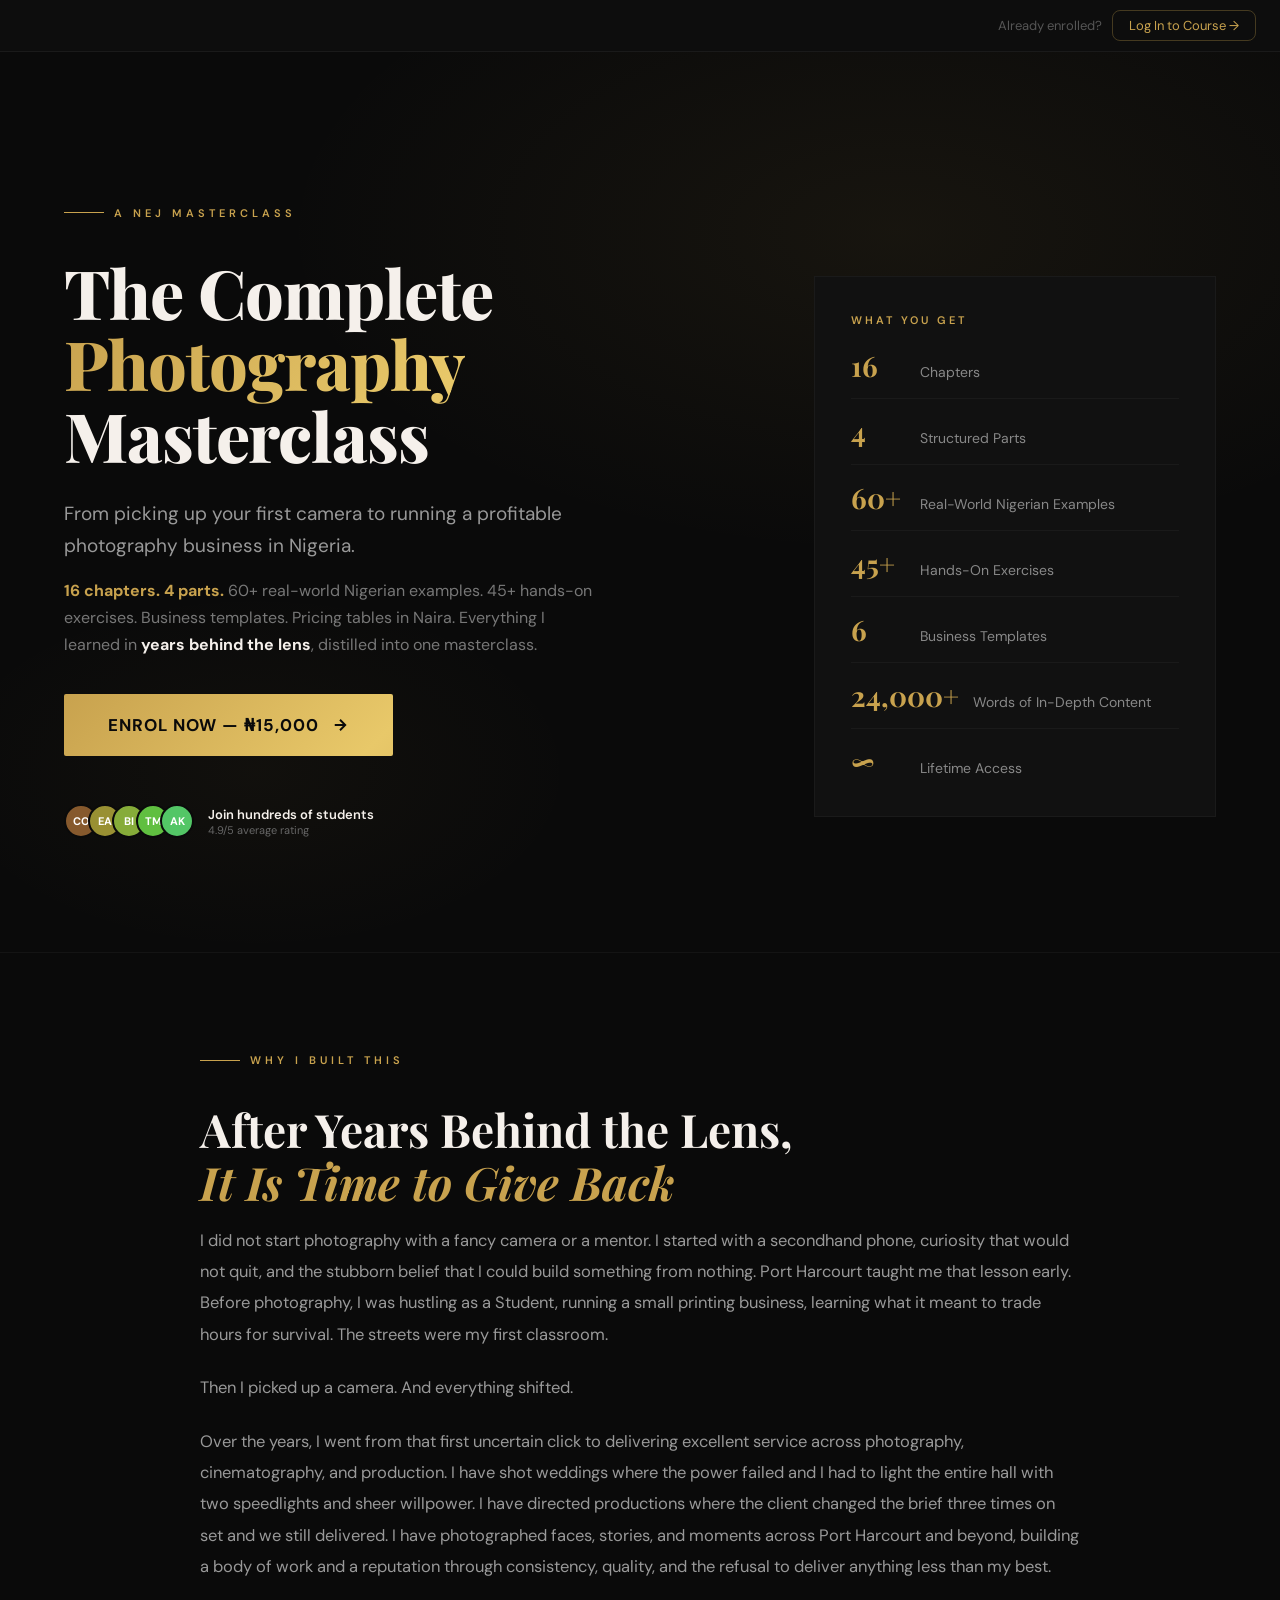
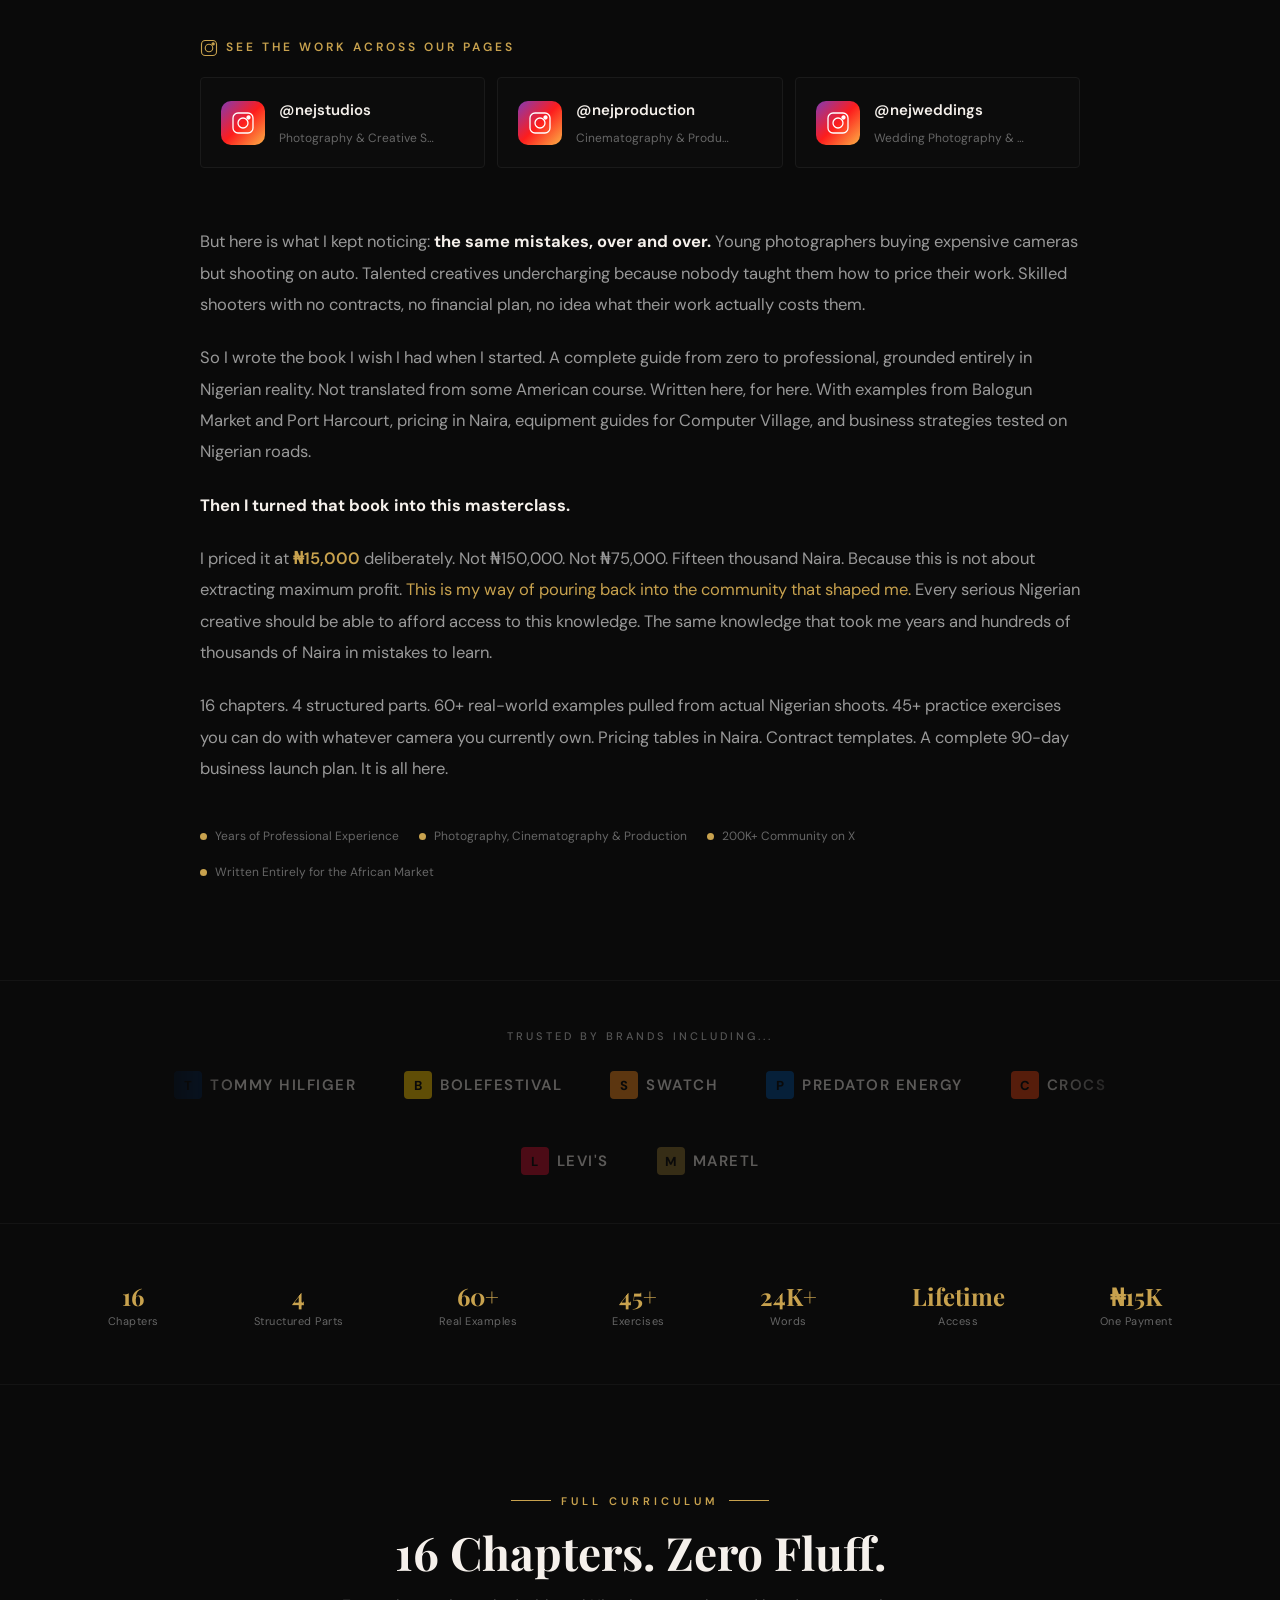
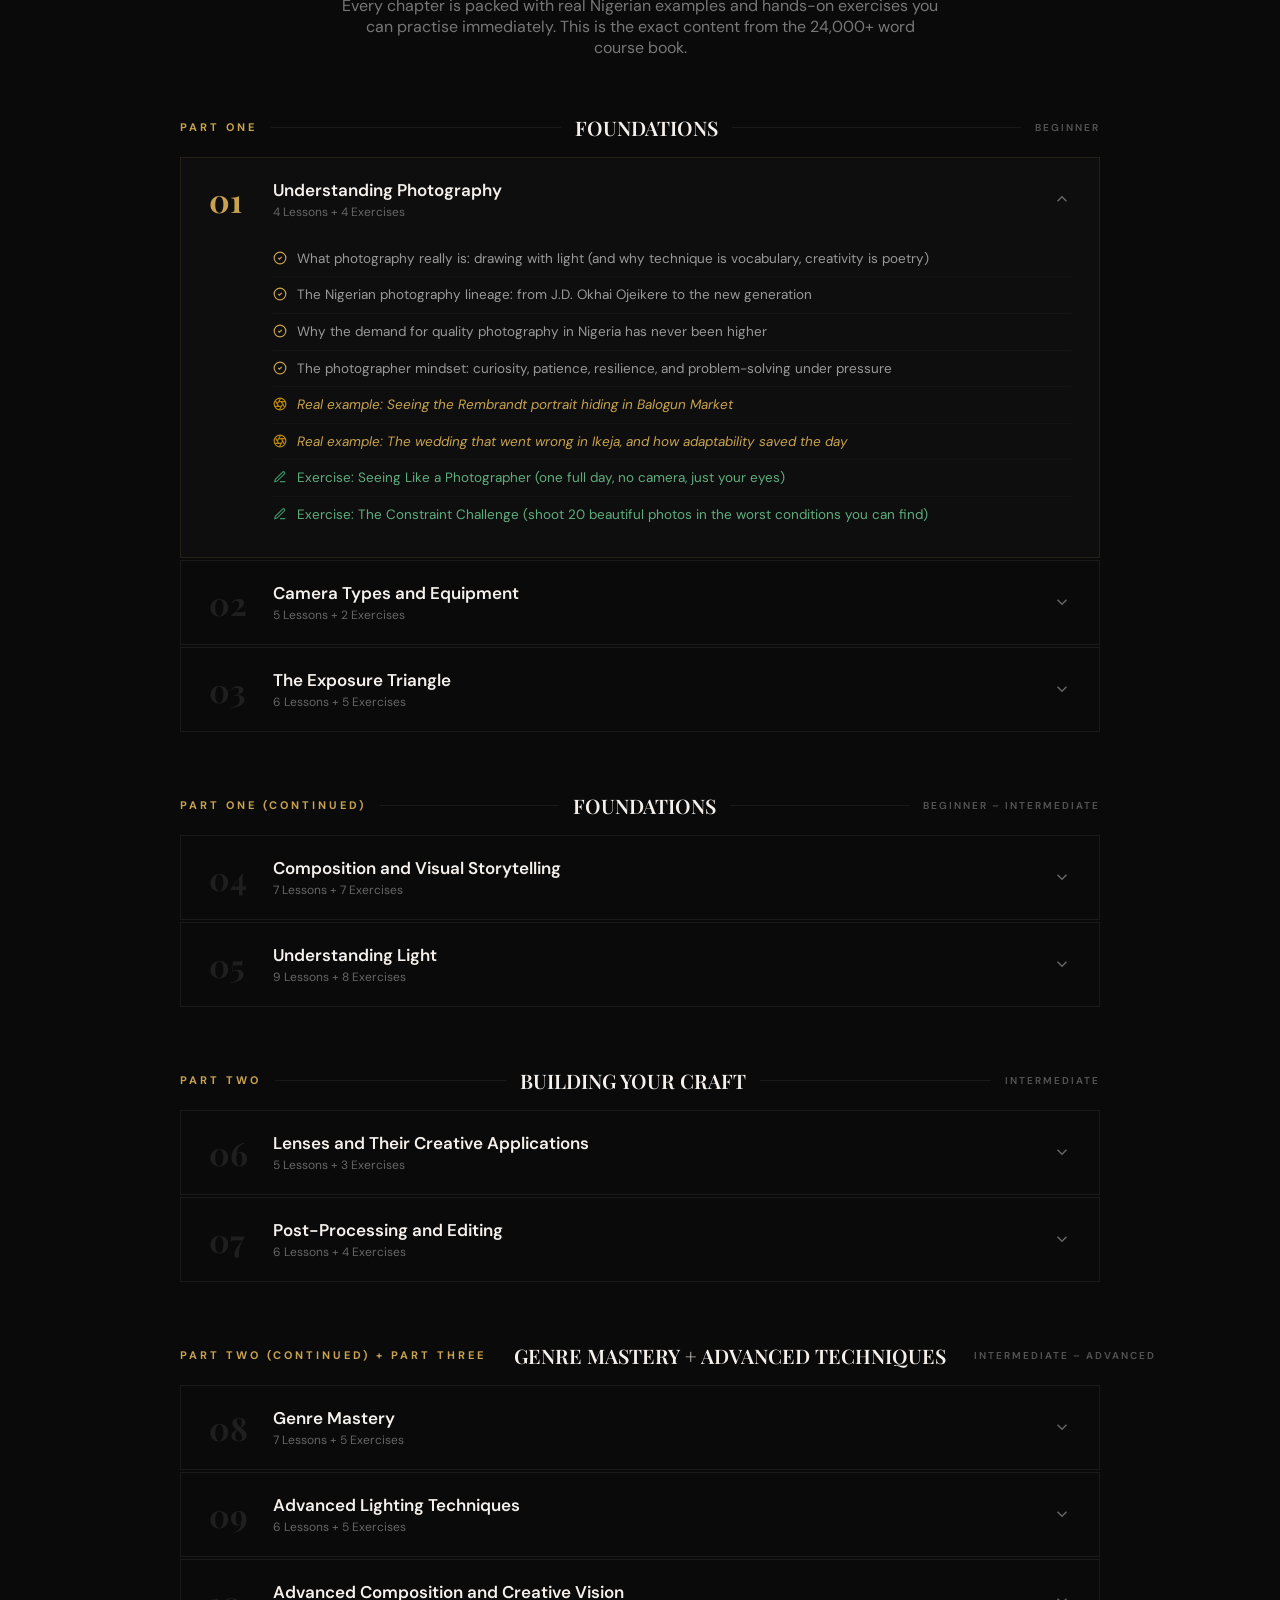
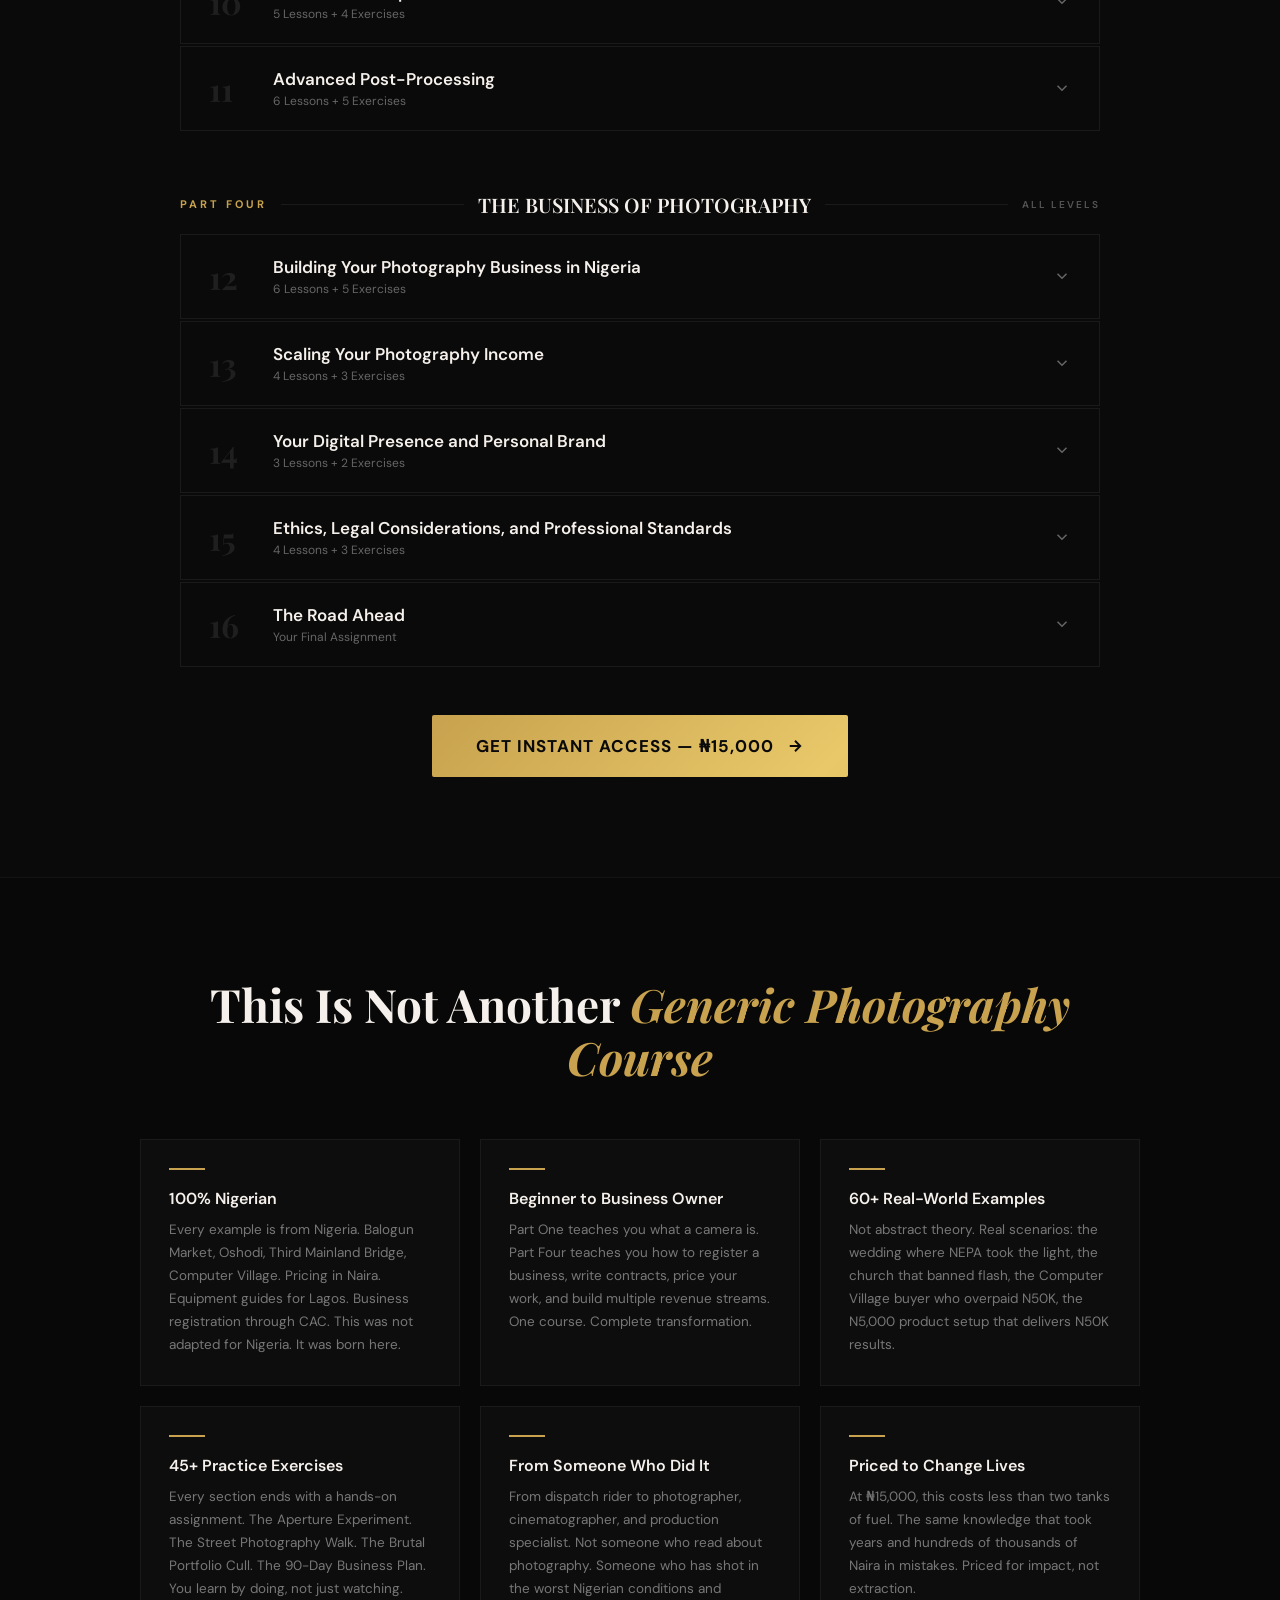
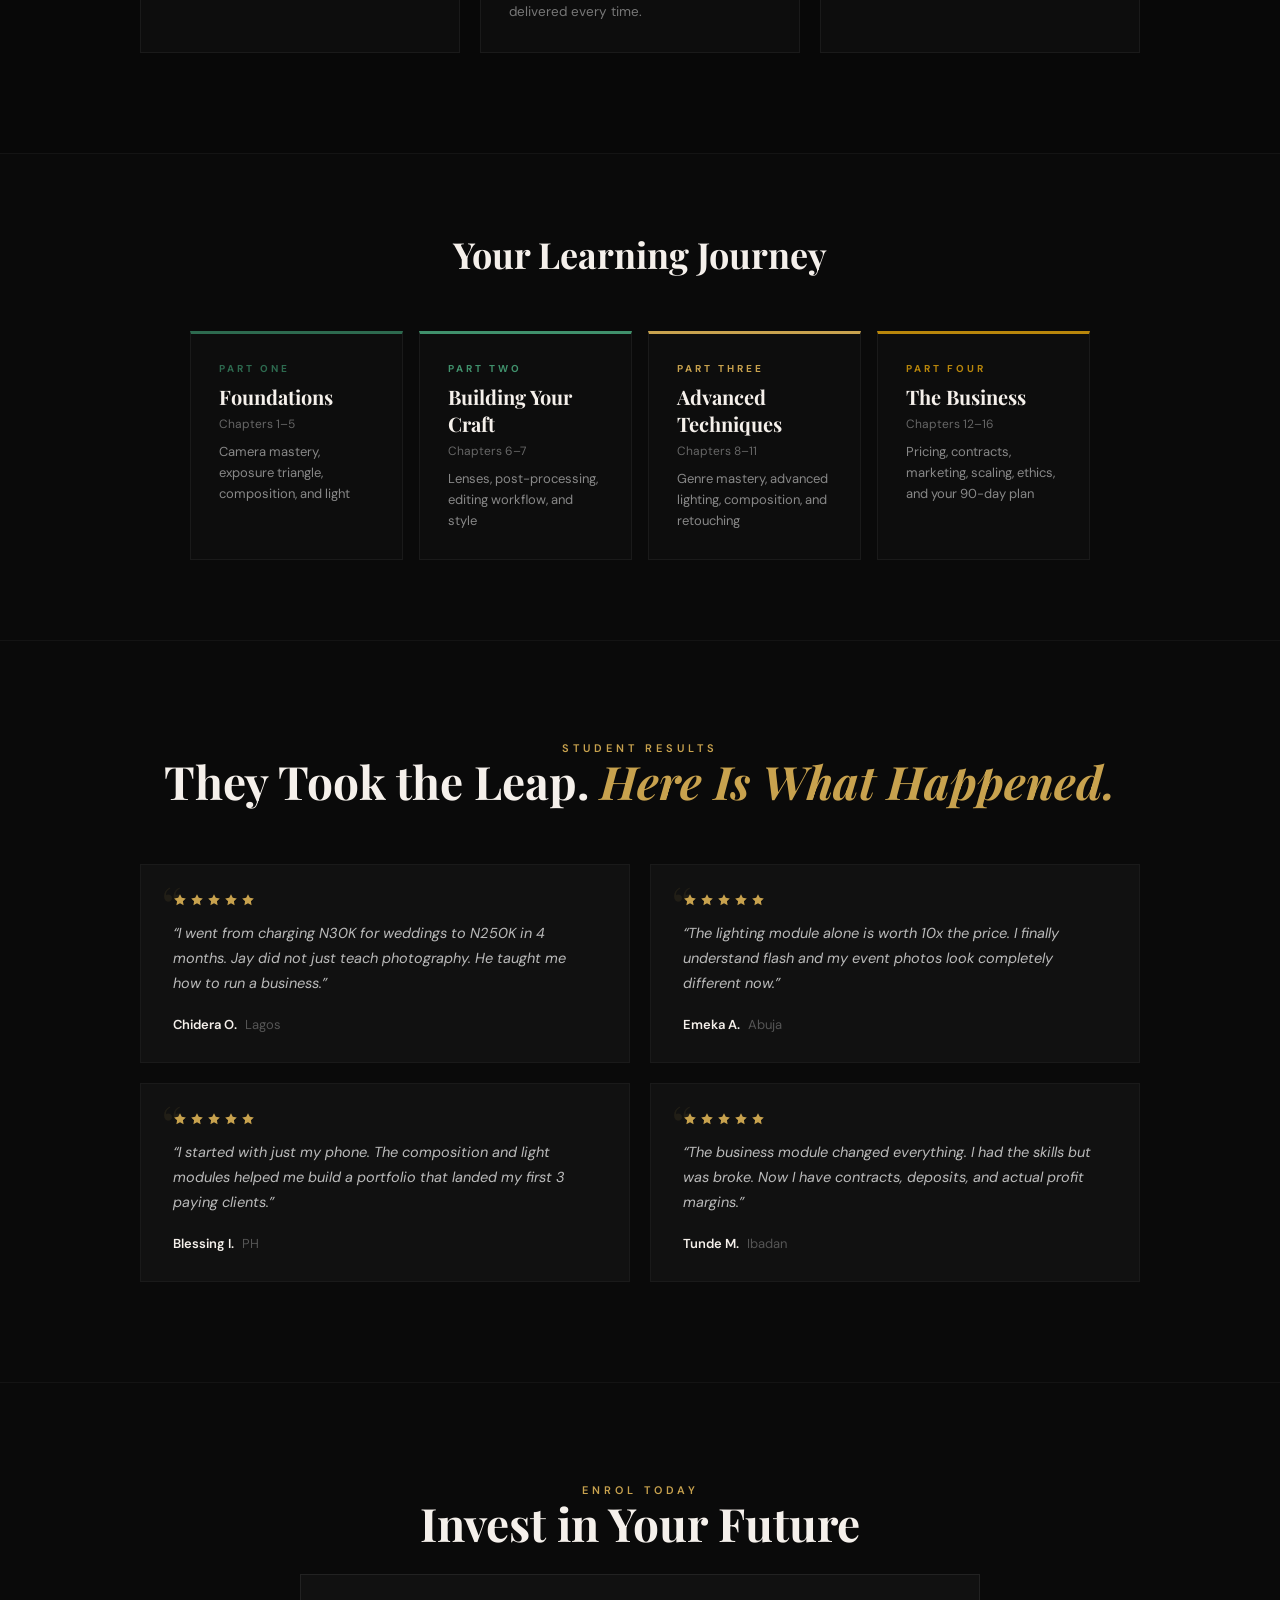
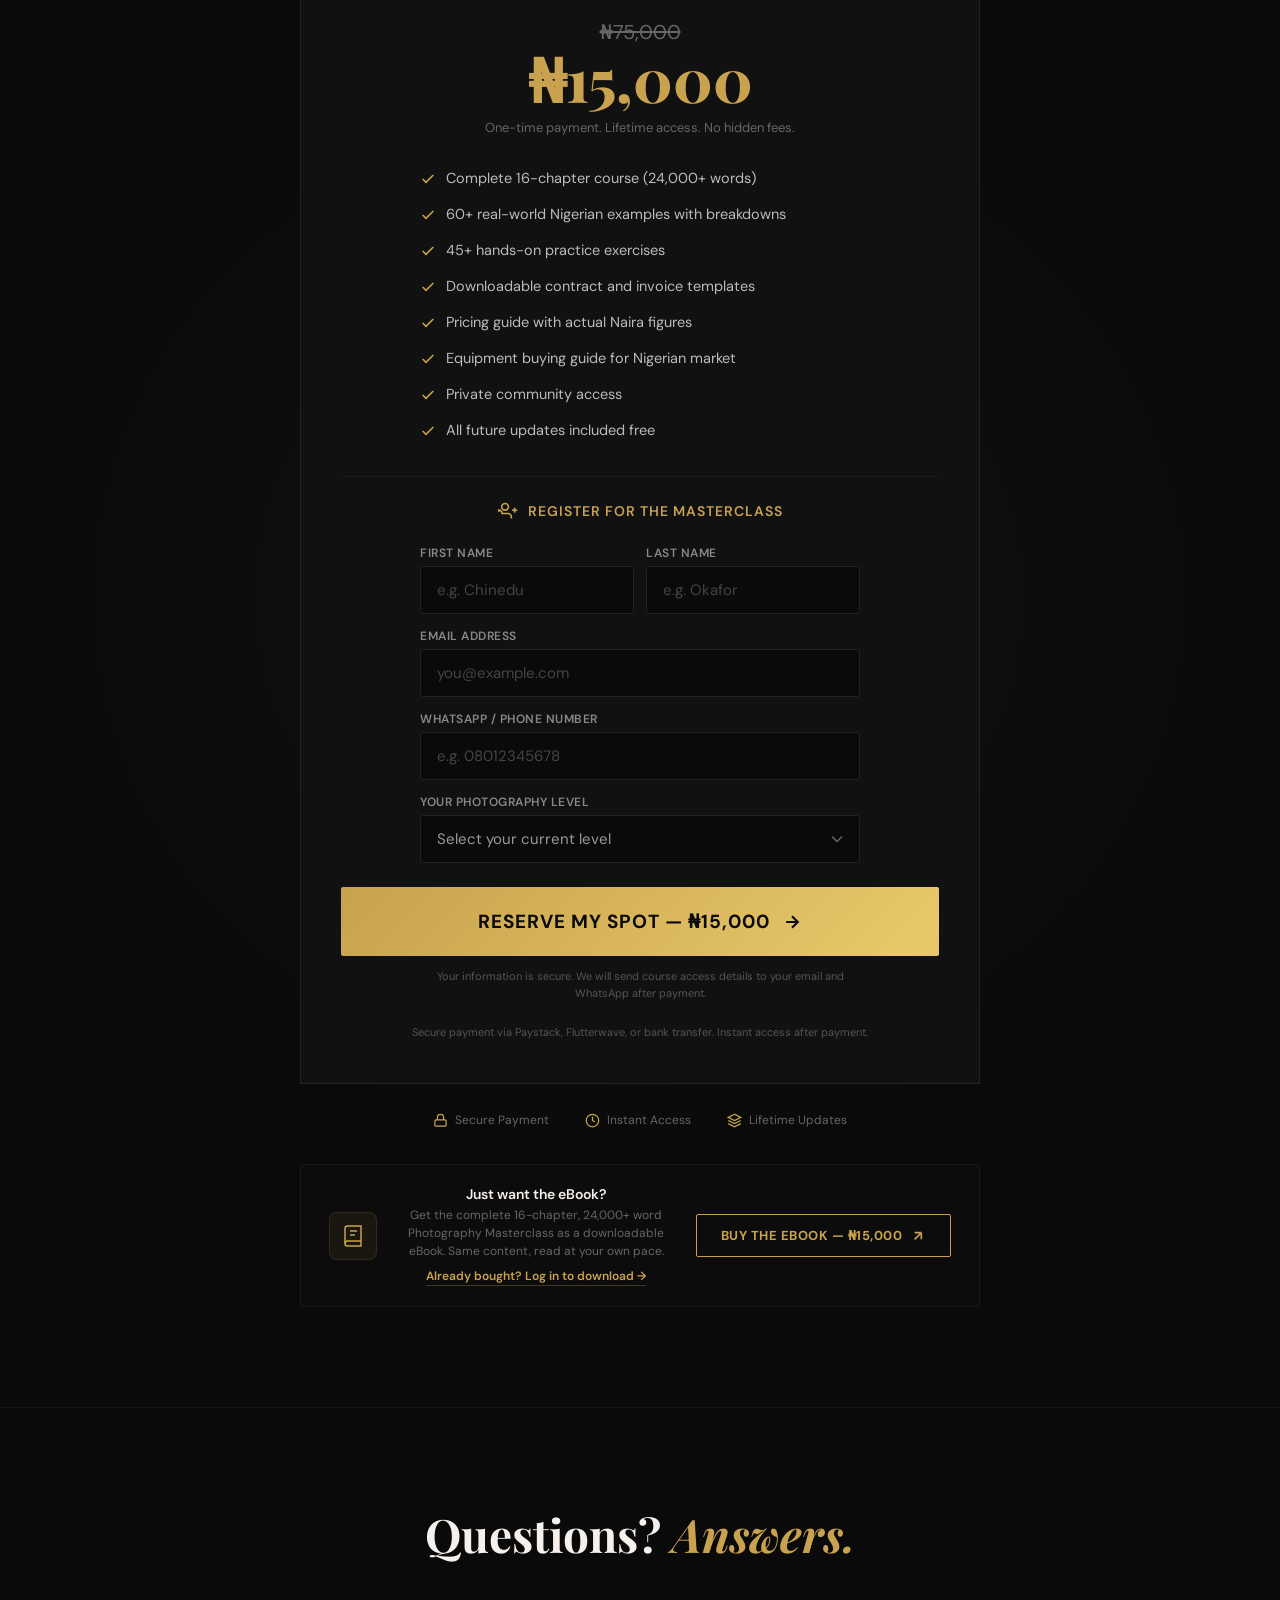
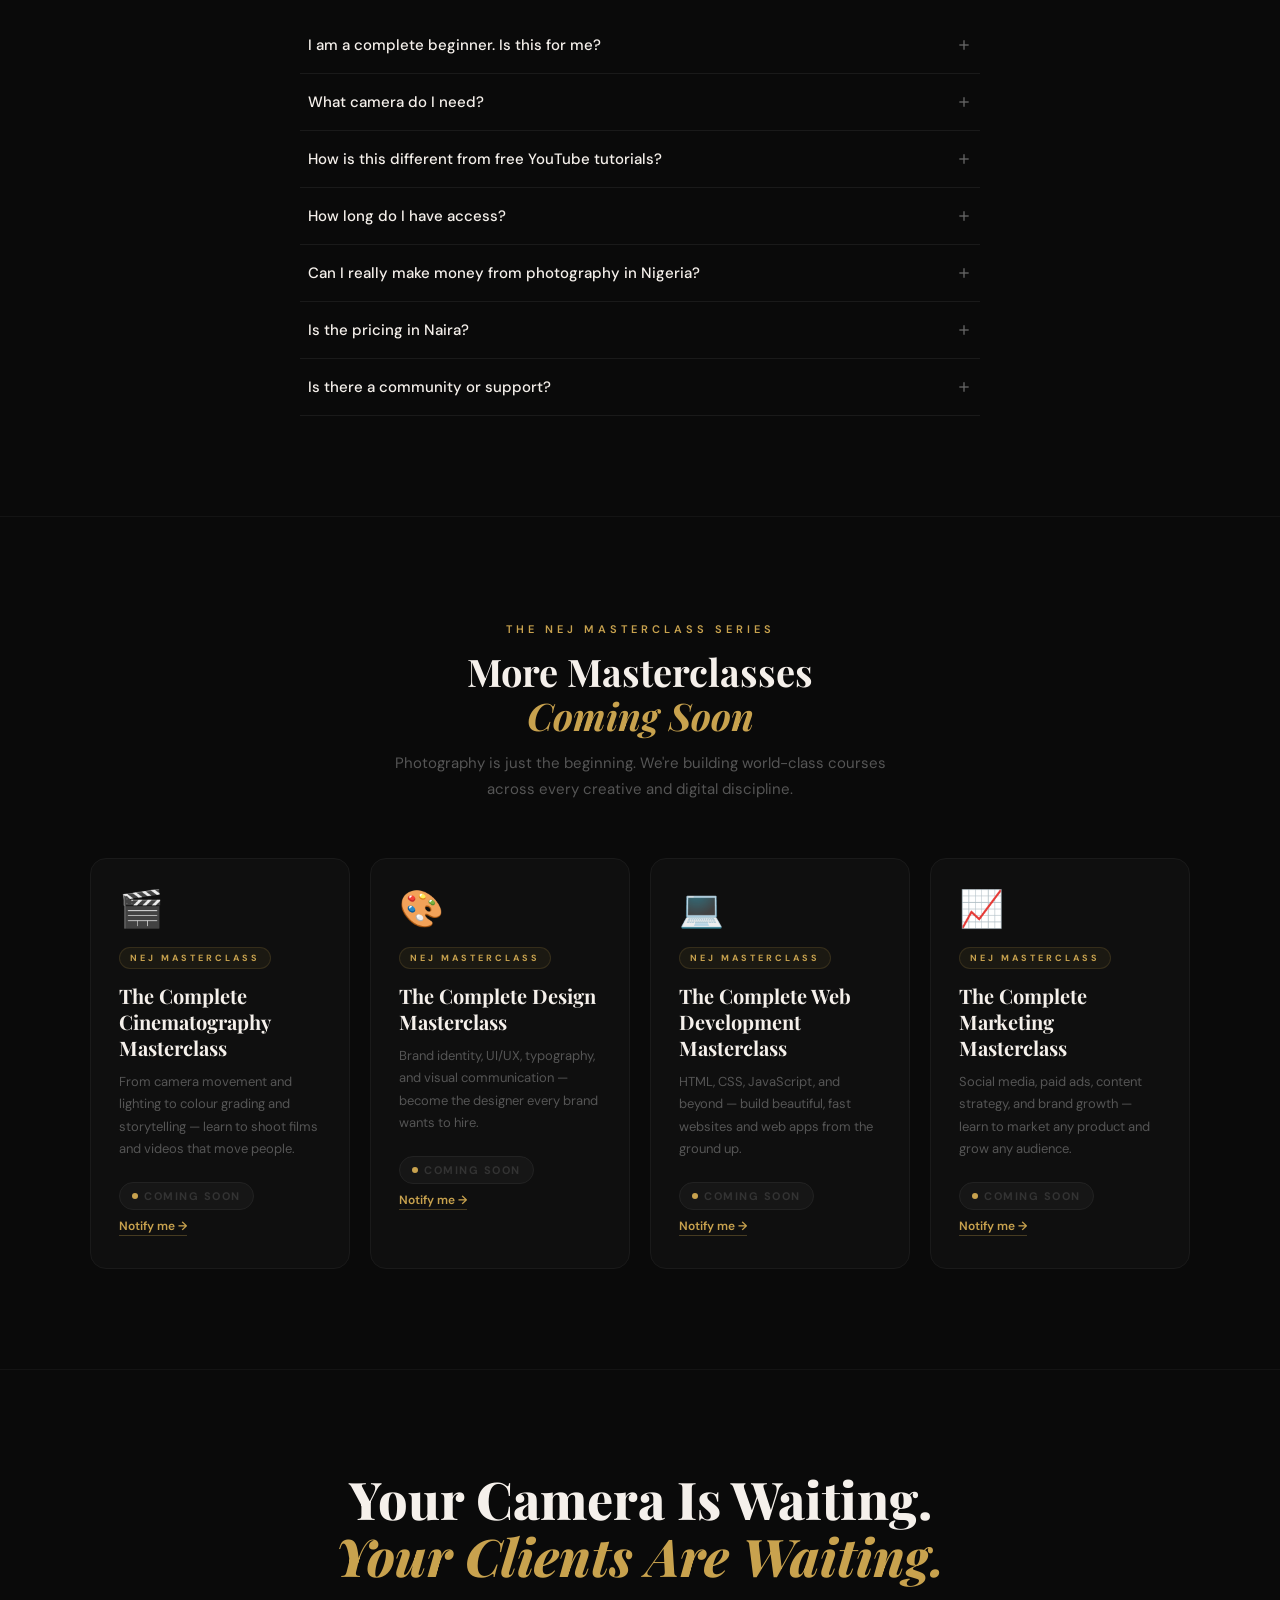
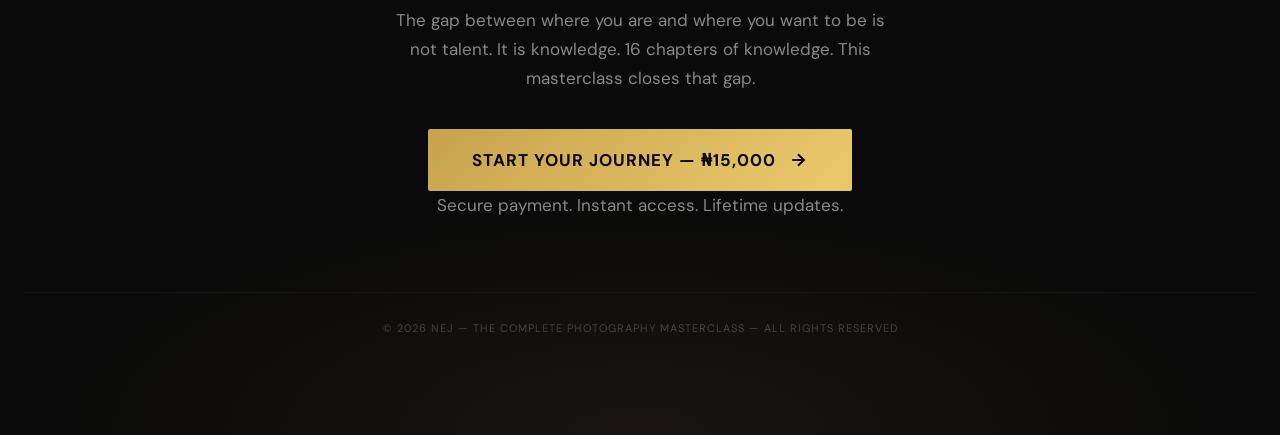
==== commit 6763d1db: "Add "log in to download" link to eBook CTA on landing page Existing buyers had no entry point to the" ====
--- a/index.html
+++ b/index.html
@@ -691,6 +691,9 @@
                 Masterclass as a downloadable eBook. Same content, read at your
                 own pace.
               </p>
+              <a href="/ebook" class="ebook-login-link"
+                >Already bought? Log in to download &rarr;</a
+              >
             </div>
             <a
               href="#"
--- a/styles.css
+++ b/styles.css
@@ -859,6 +859,21 @@
   font-size: 12px;
   color: #666;
   line-height: 1.5;
+}
+.ebook-login-link {
+  display: inline-block;
+  margin-top: 8px;
+  font-size: 12px;
+  font-weight: 600;
+  color: #c8a24e;
+  text-decoration: none;
+  border-bottom: 1px solid rgba(200, 162, 78, 0.3);
+  padding-bottom: 1px;
+  transition: border-color 0.2s, color 0.2s;
+}
+.ebook-login-link:hover {
+  border-color: #c8a24e;
+  color: #e8c869;
 }
 .ebook-btn {
   display: inline-flex;
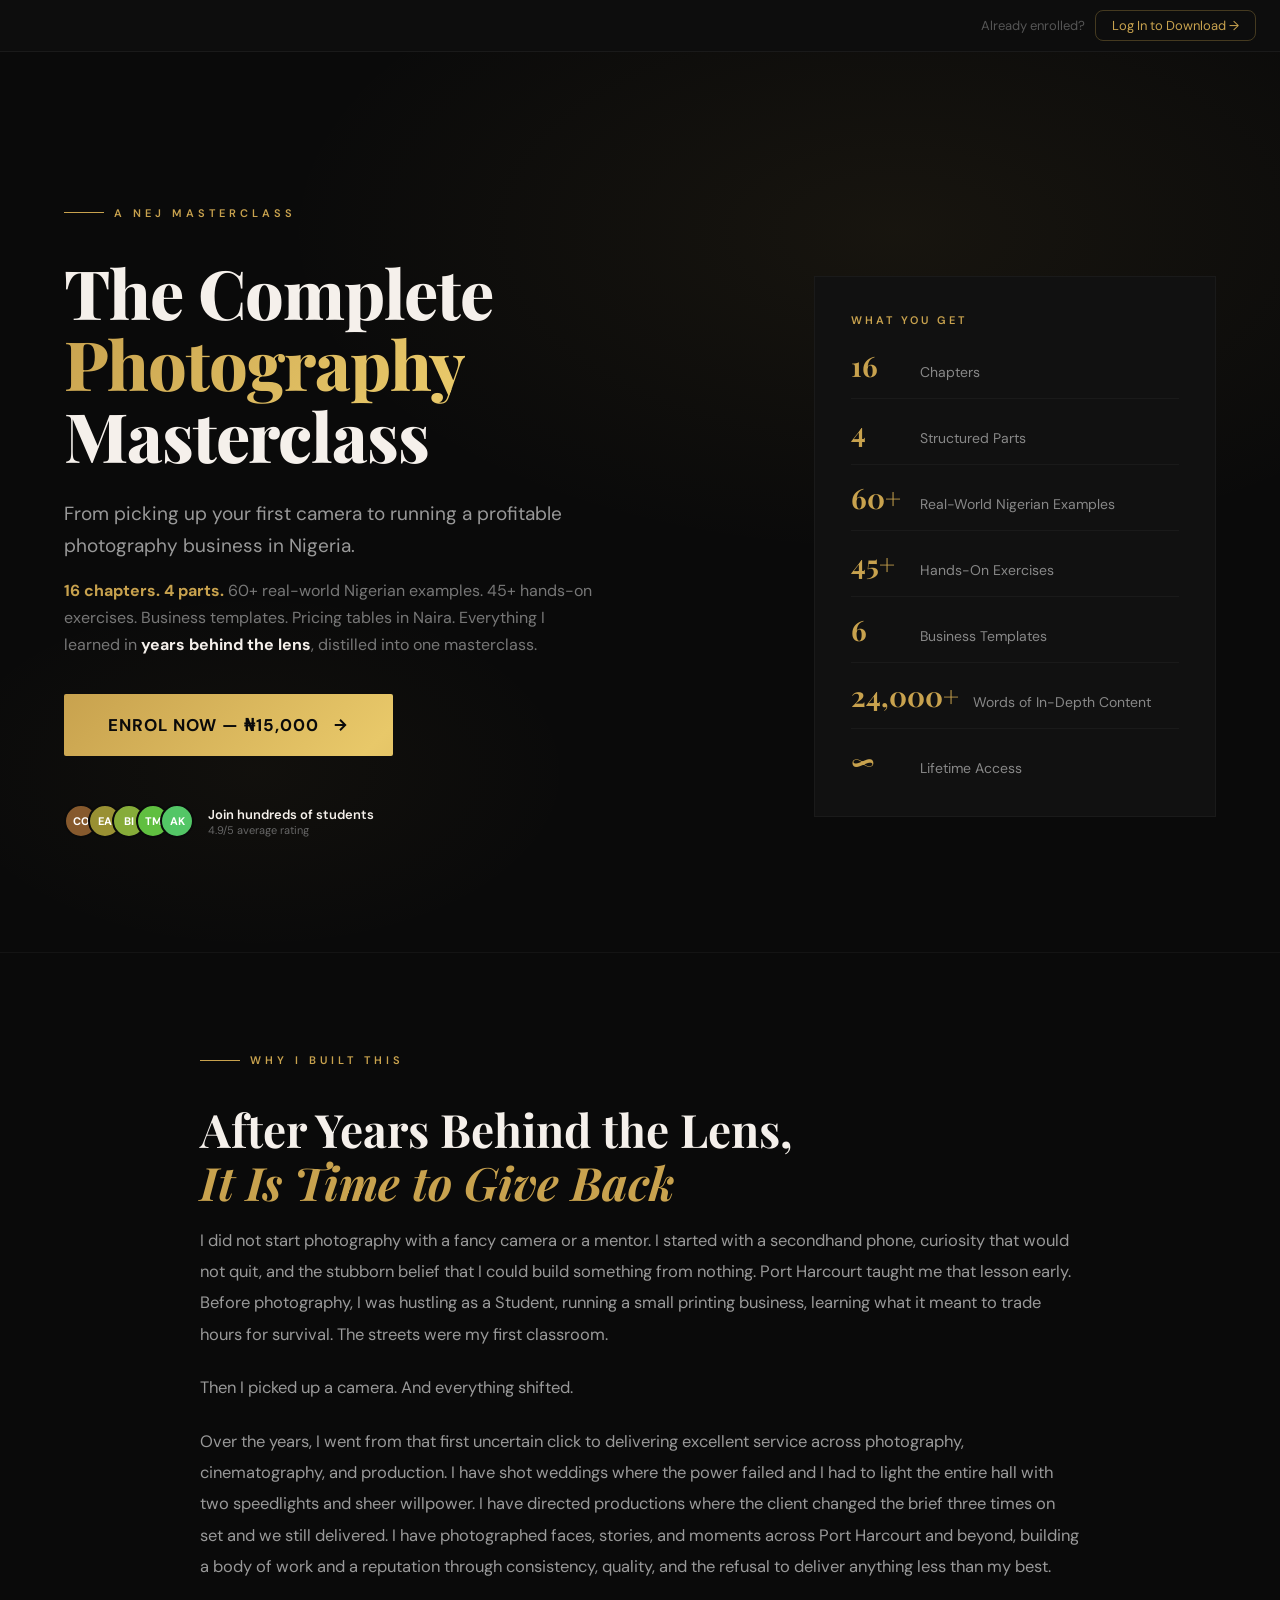
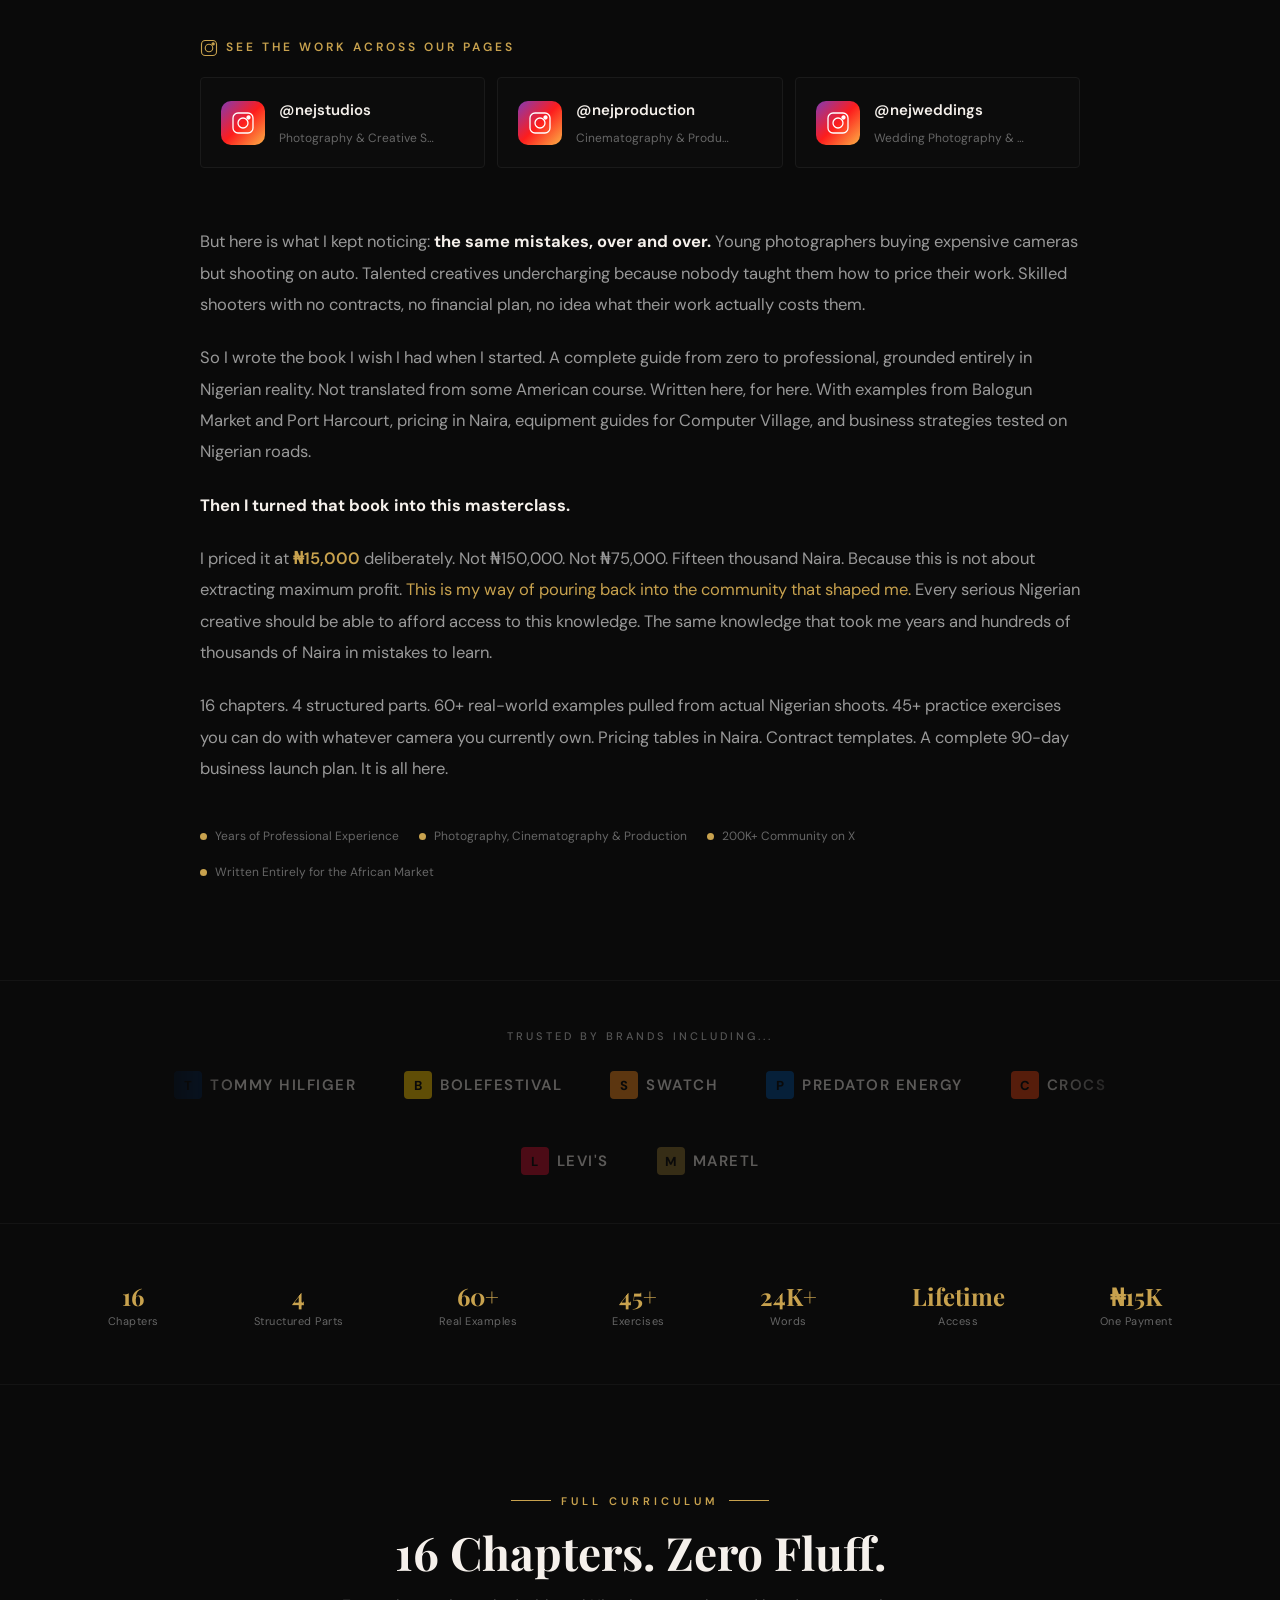
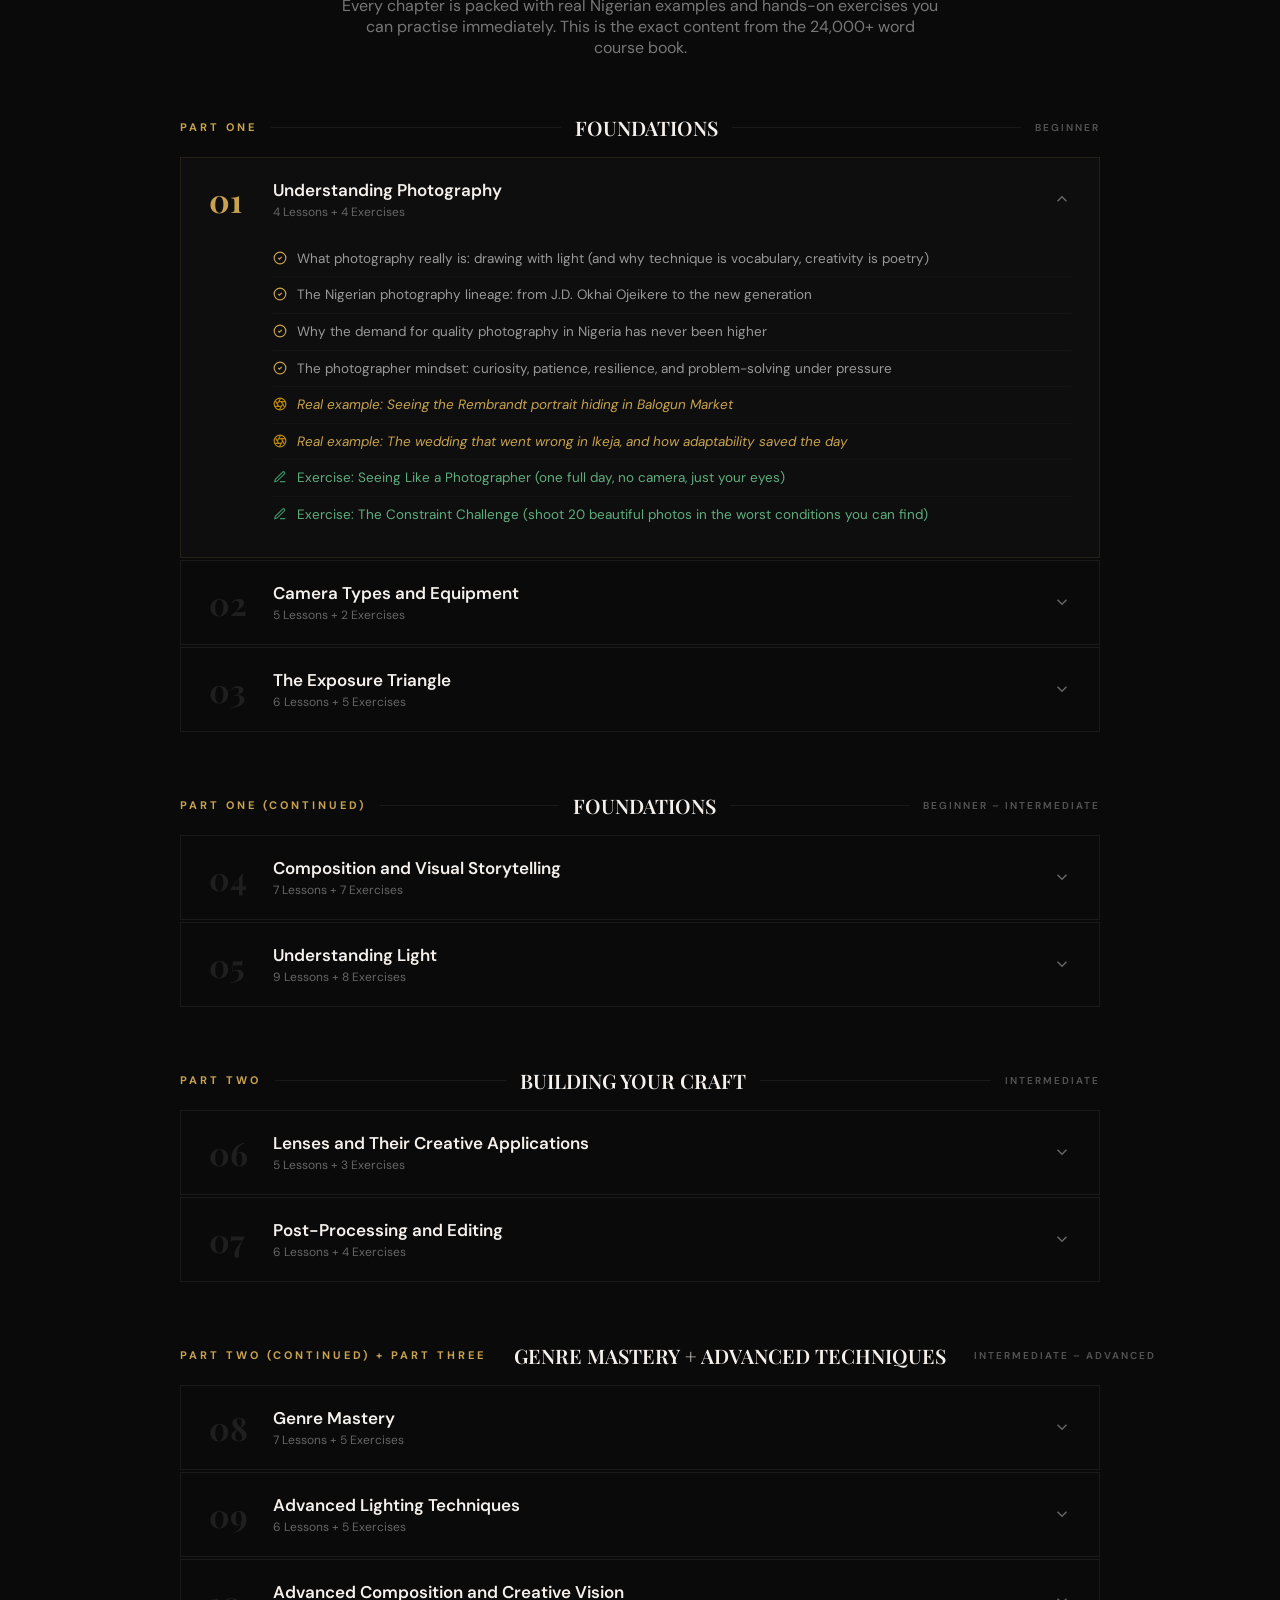
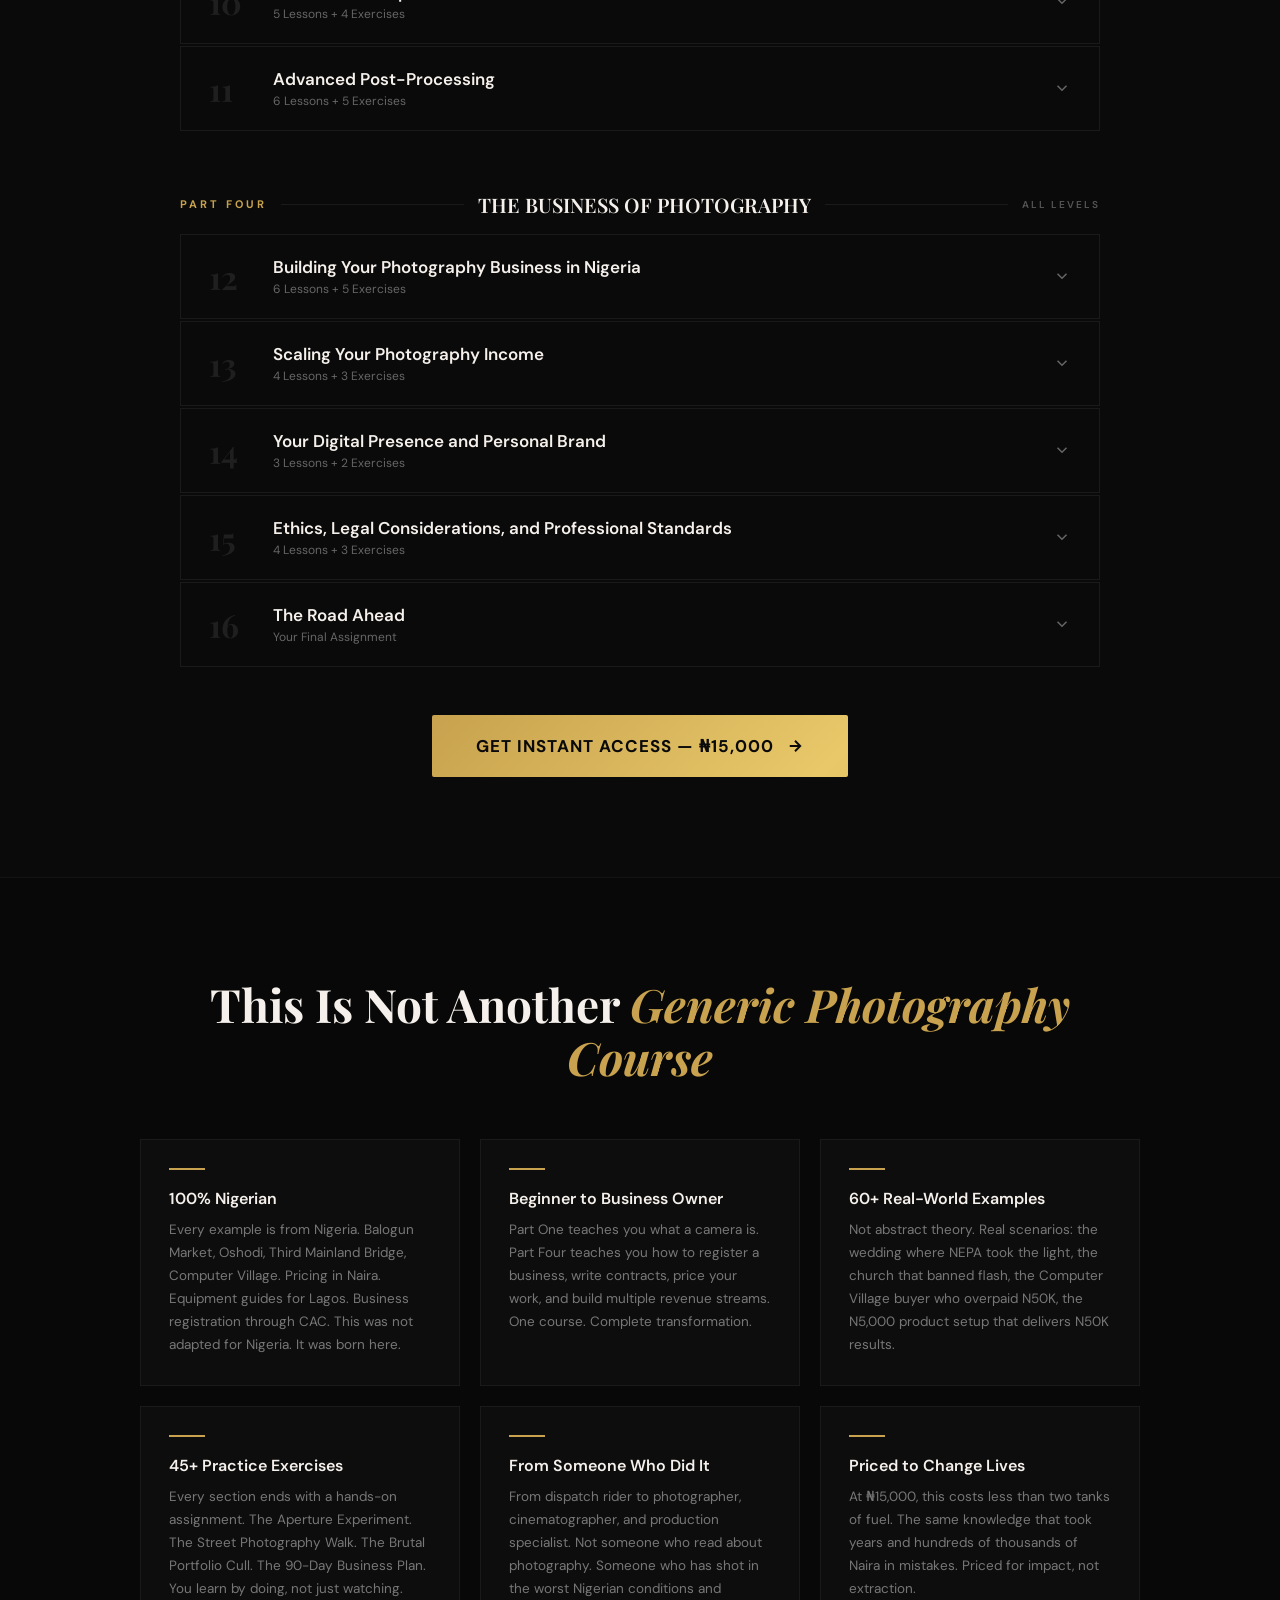
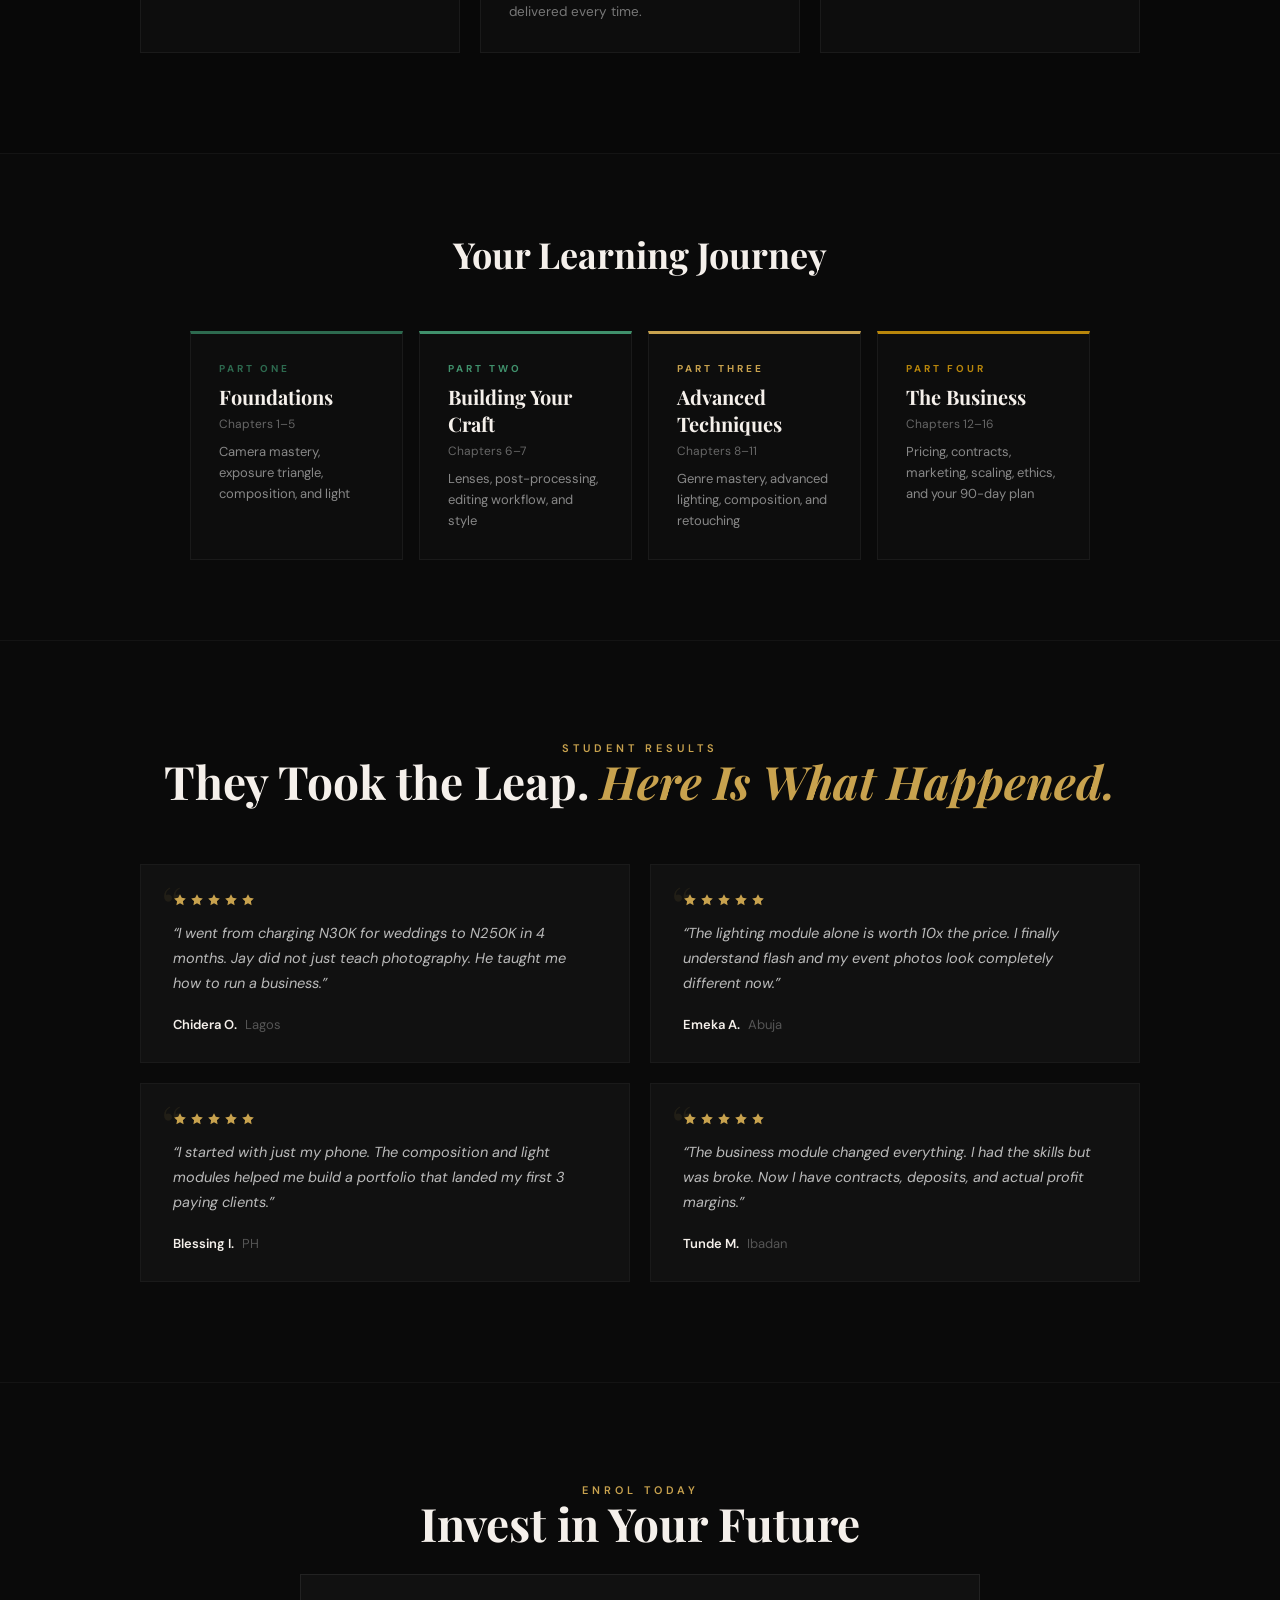
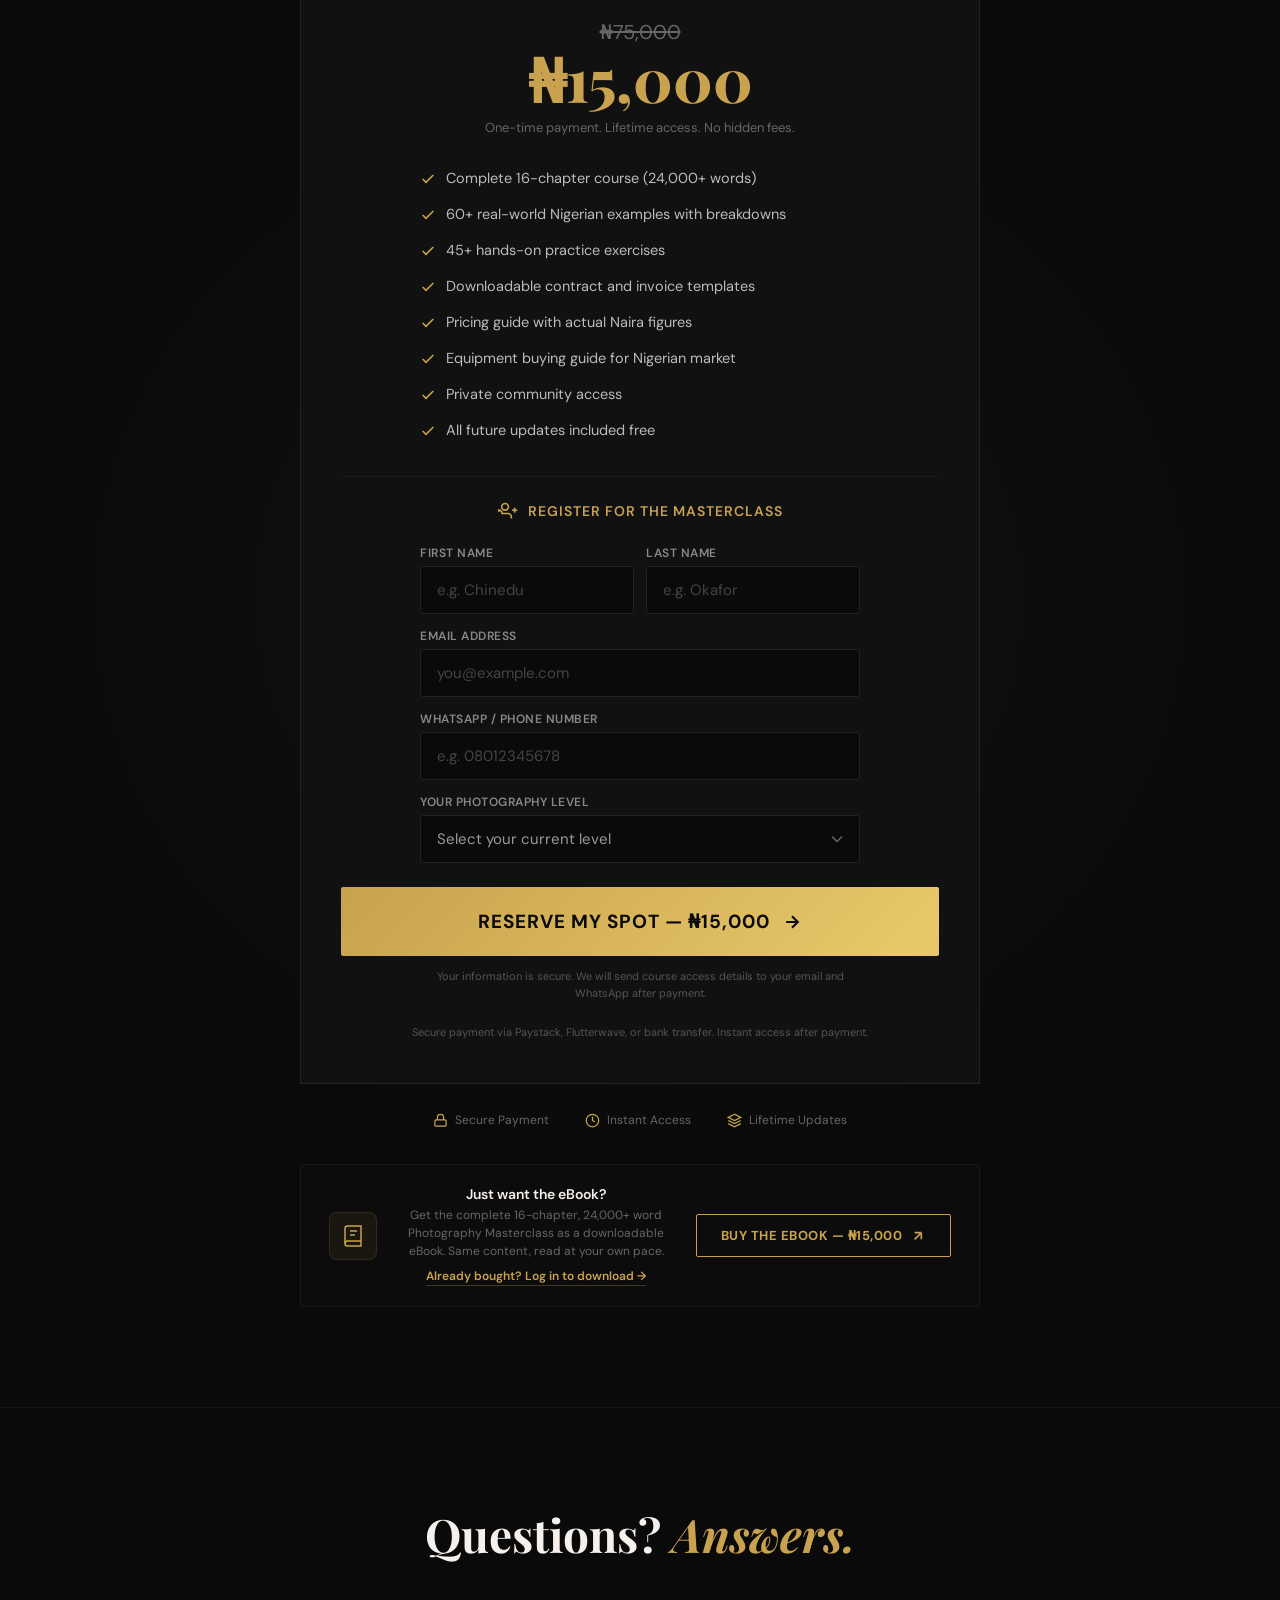
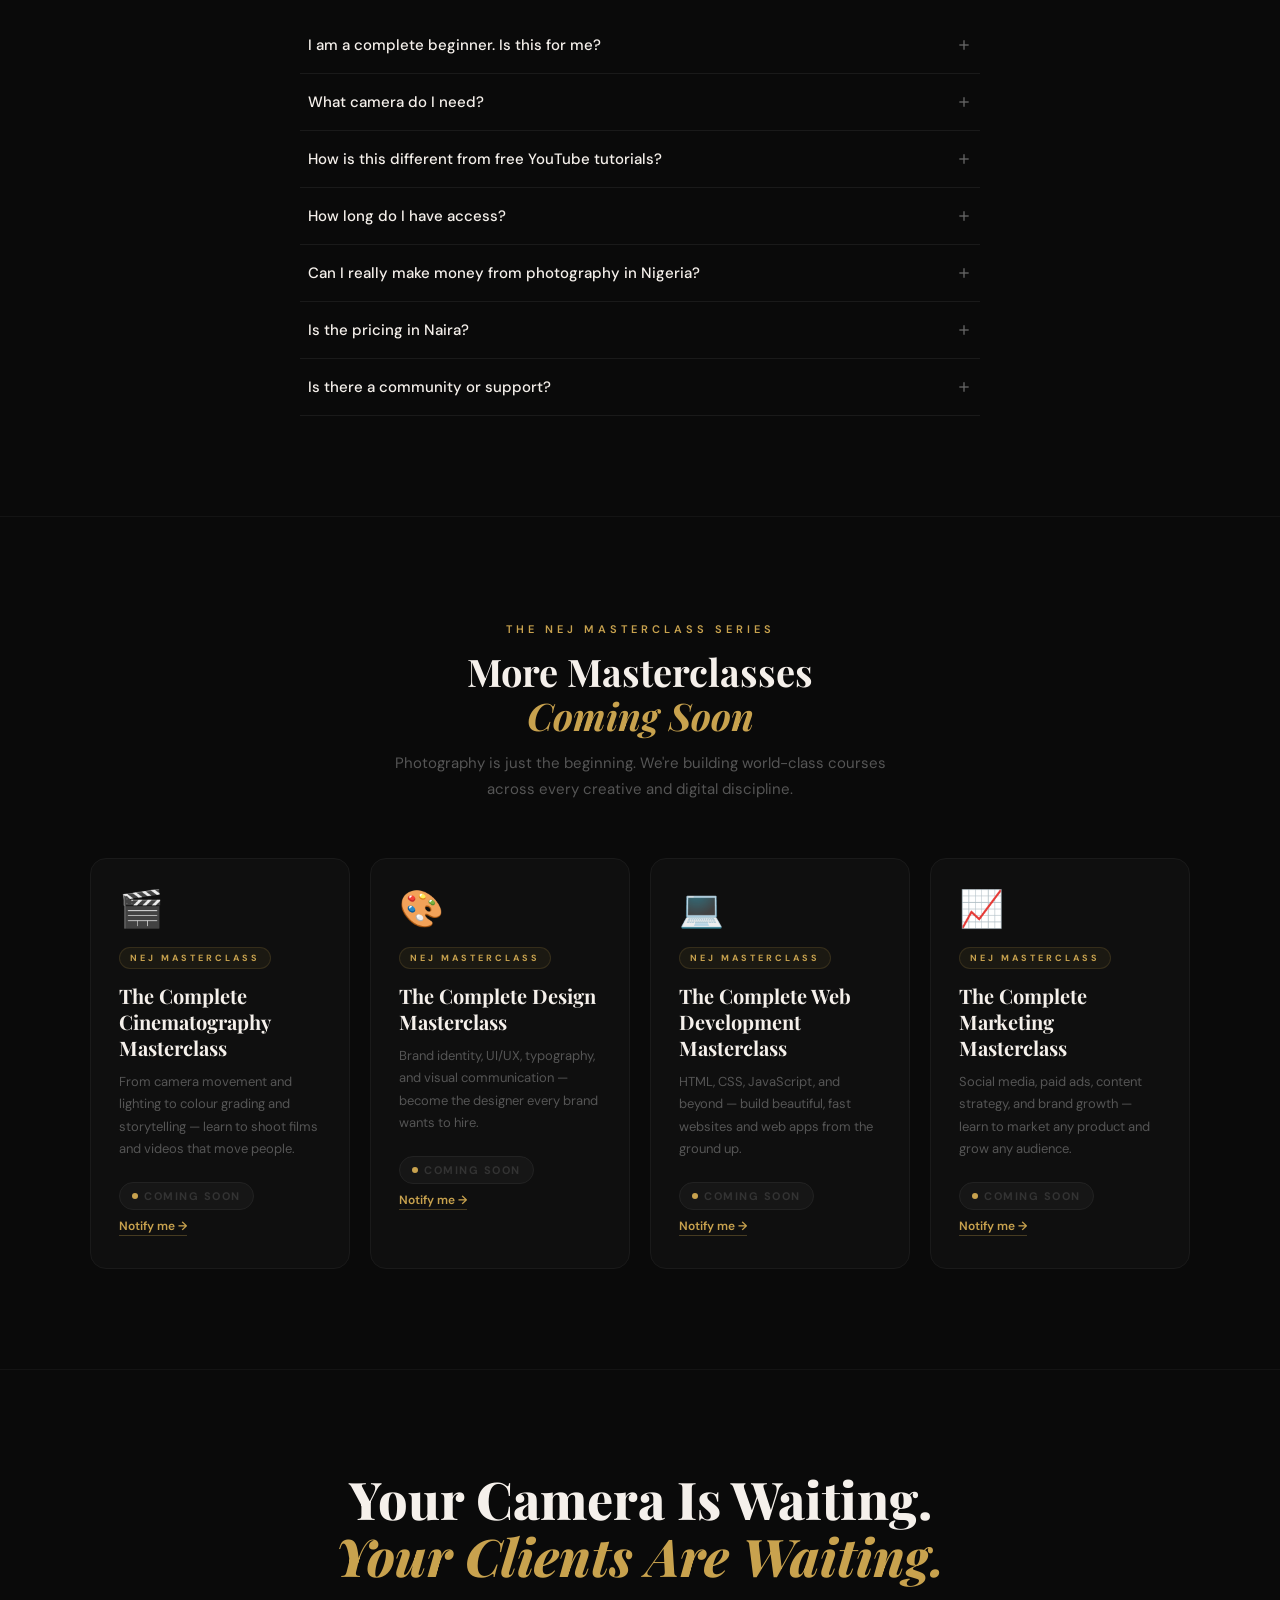
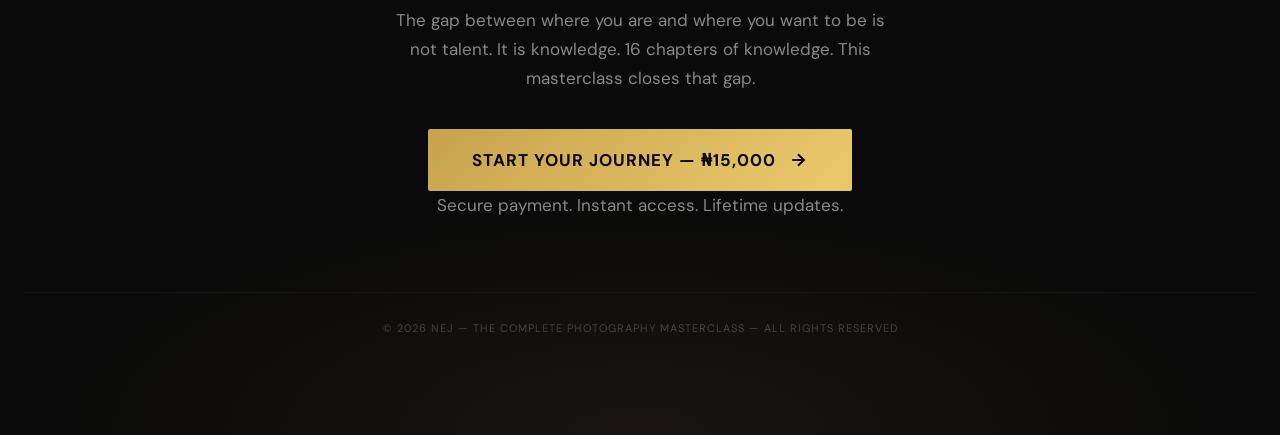
==== commit 145c746f: "Default login flow to eBook download (masterclass on hiatus) Video course is sunset for now. Reroute" ====
--- a/index.html
+++ b/index.html
@@ -36,7 +36,7 @@
     <!-- ═══ TOP LOGIN BAR ═══ -->
     <div style="background:#0d0d0d; border-bottom:1px solid #1a1a1a; padding:10px 24px; display:flex; justify-content:flex-end; align-items:center; gap:10px;">
       <span style="font-size:13px; color:#555;">Already enrolled?</span>
-      <a href="/login" style="font-size:13px; color:#c8a24e; text-decoration:none; border:1px solid rgba(200,162,78,0.3); border-radius:8px; padding:6px 16px; transition:border-color 0.2s;" onmouseover="this.style.borderColor='#c8a24e'" onmouseout="this.style.borderColor='rgba(200,162,78,0.3)'">Log In to Course →</a>
+      <a href="/login" style="font-size:13px; color:#c8a24e; text-decoration:none; border:1px solid rgba(200,162,78,0.3); border-radius:8px; padding:6px 16px; transition:border-color 0.2s;" onmouseover="this.style.borderColor='#c8a24e'" onmouseout="this.style.borderColor='rgba(200,162,78,0.3)'">Log In to Download →</a>
     </div>
     <!-- ═══ HERO ═══ -->
     <section class="hero">
